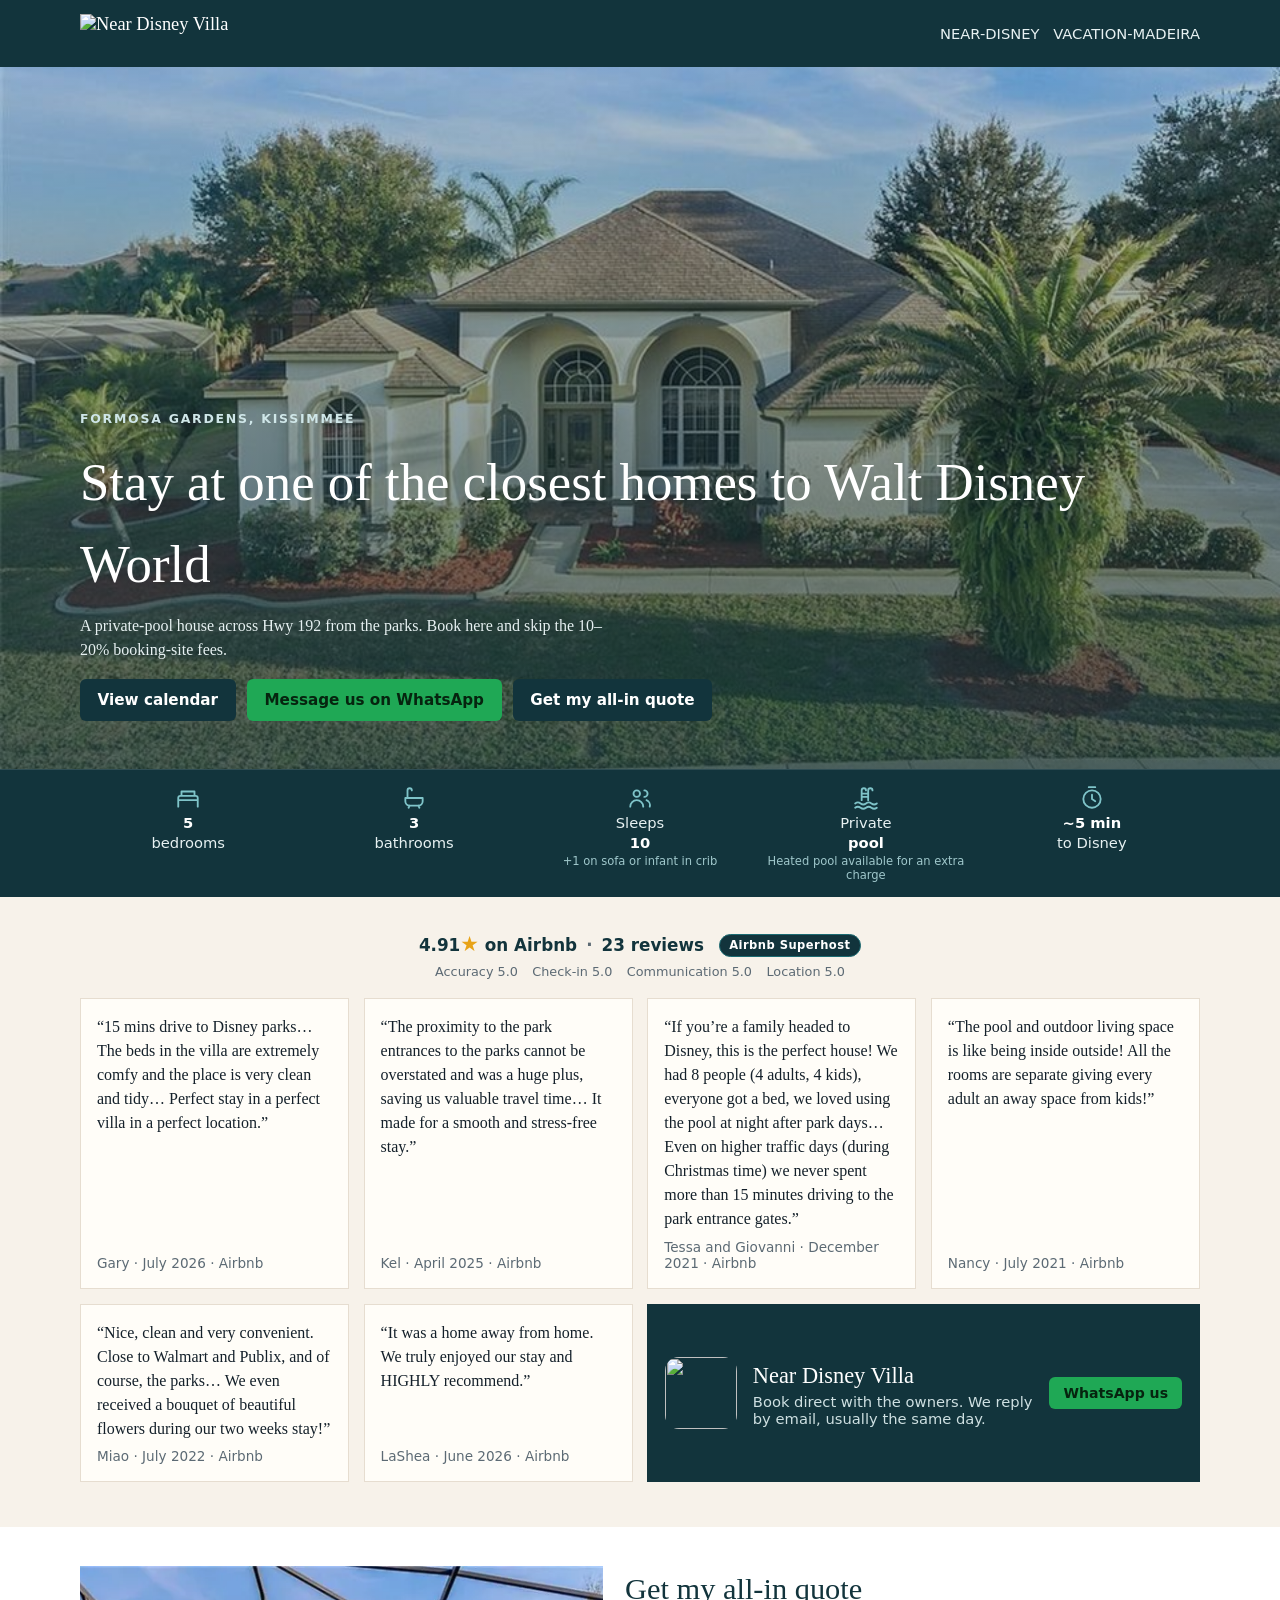
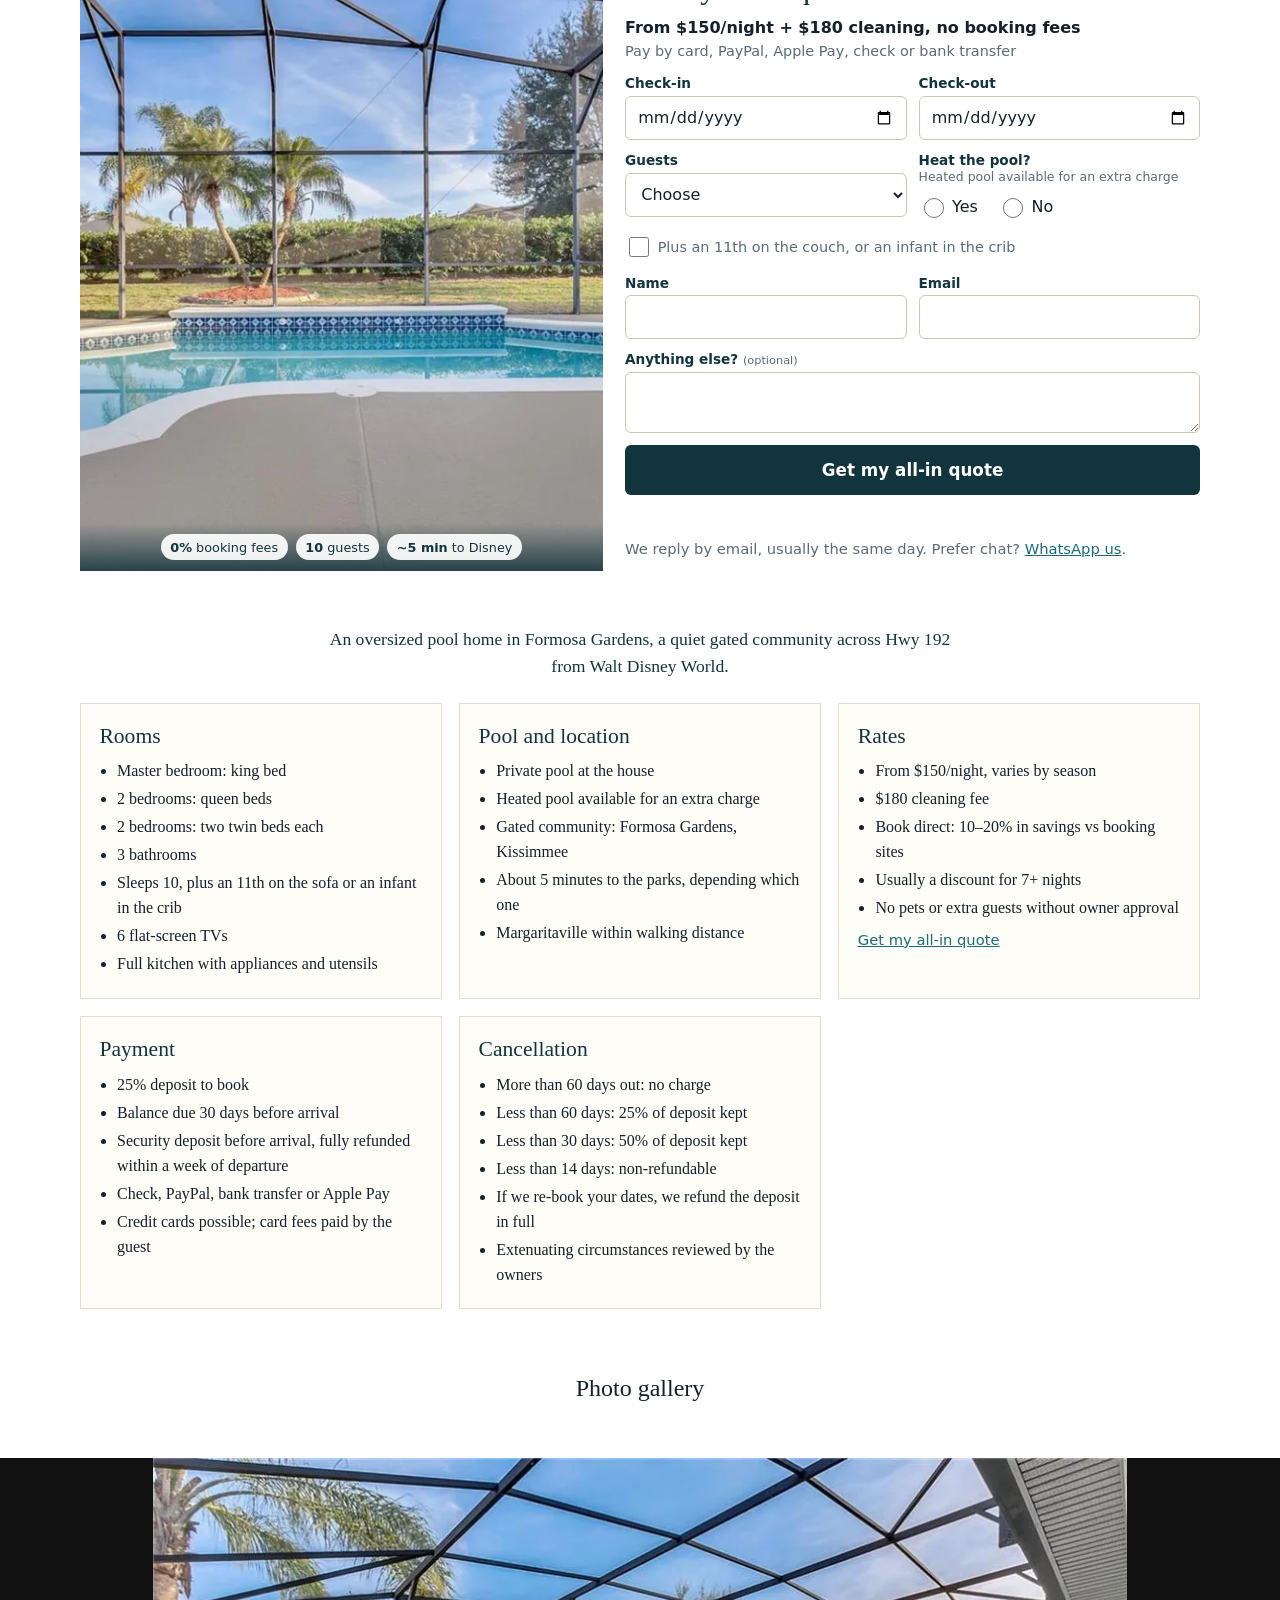
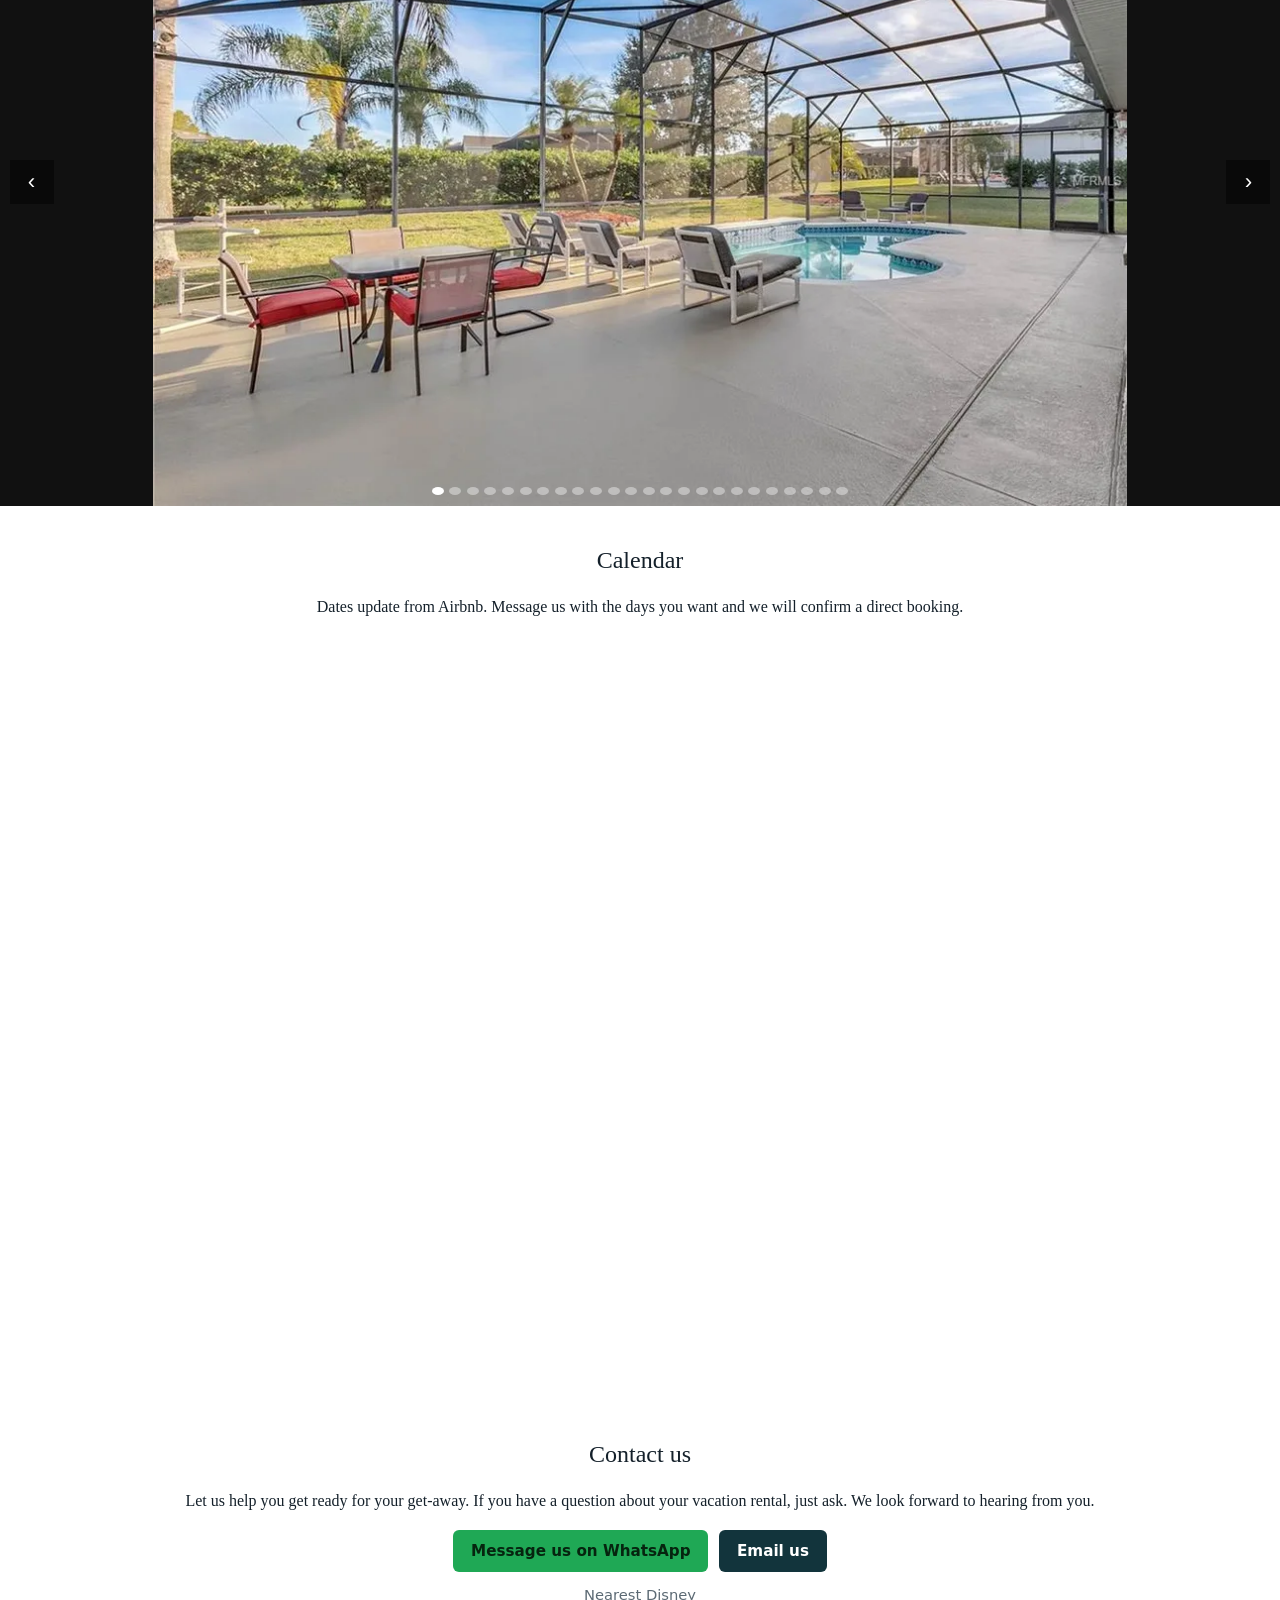
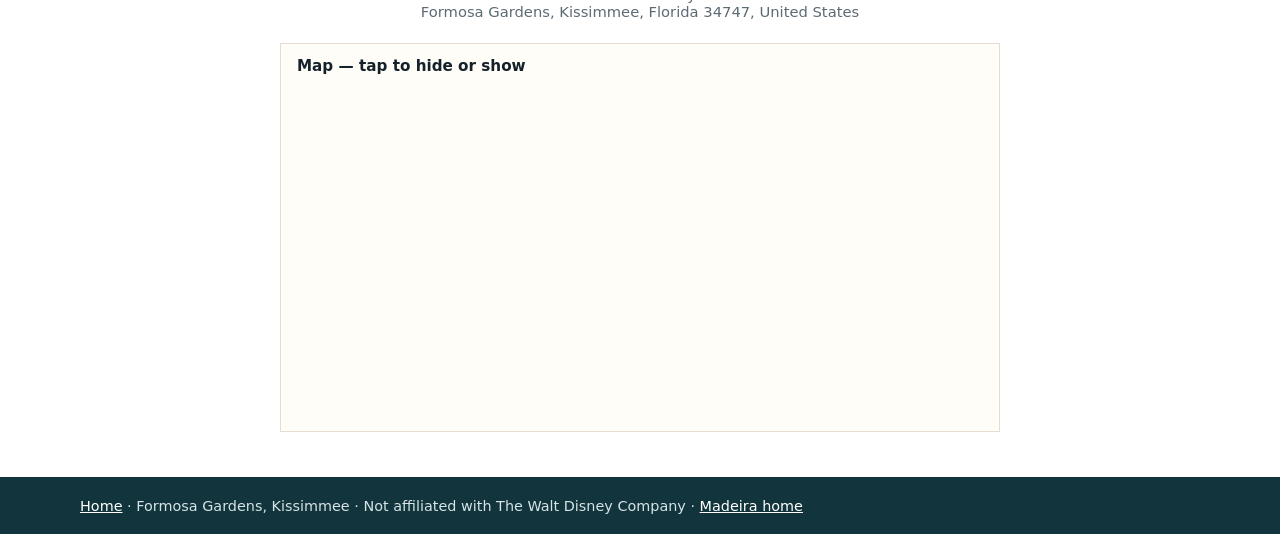
==== public/disney/index.html @ 1e50f890 "Reviews: drop Cleanliness/Value scores; add removable Airbnb Superhost text badge - Category row now" ====
<!DOCTYPE html>
<html lang="en">
<head>
<meta charset="utf-8">
<meta name="viewport" content="width=device-width, initial-scale=1">
<title>Near Disney Villa | 5-bedroom pool home in Formosa Gardens</title>
<meta name="description" content="5-bedroom pool home in Formosa Gardens, Kissimmee. Sleeps 10. Book direct and save 10&ndash;20%.">
<link rel="canonical" href="https://near-disney.com/disney/">
<meta property="og:type" content="website">
<meta property="og:site_name" content="Near-Disney">
<meta property="og:url" content="https://near-disney.com/disney/">
<meta property="og:title" content="5-bedroom pool home near Disney | Book direct">
<meta property="og:description" content="Book direct and skip the 10&ndash;20% booking-site fees. Private pool, sleeps 10, about 5 minutes to Disney.">
<meta property="og:image" content="https://near-disney.com/images/og-disney-1200x630-v2.jpg">
<meta property="og:image:width" content="1200">
<meta property="og:image:height" content="630">
<meta property="og:image:alt" content="Aerial view of the Formosa Gardens home with Walt Disney World on the horizon">
<meta name="twitter:card" content="summary_large_image">
<meta name="twitter:title" content="5-bedroom pool home near Disney | Book direct">
<meta name="twitter:description" content="Book direct and skip the 10&ndash;20% booking-site fees. Private pool, sleeps 10, about 5 minutes to Disney.">
<meta name="twitter:image" content="https://near-disney.com/images/og-disney-1200x630-v2.jpg">
<meta name="twitter:image:alt" content="Aerial view of the Formosa Gardens home with Walt Disney World on the horizon">
<link rel="icon" href="/favicon.ico" sizes="any">
<link rel="icon" href="/favicon.svg" type="image/svg+xml">
<link rel="icon" href="/favicon-32.png" type="image/png" sizes="32x32">
<link rel="apple-touch-icon" href="/apple-touch-icon.png">
<link rel="manifest" href="/site.webmanifest">
<link rel="stylesheet" href="../css/site.css">
<style>html{scroll-behavior:smooth}#calendar{scroll-margin-top:4.6rem}</style>
</head>
<body class="brochure">
<header><div class="wrap top">
  <!-- BRAND SLOT: logo option 1 "Arch & Pool" (light tile for navy/red headers). Files: /images/brand/ -->
  <a class="brand brand-slot" href="/"><img class="brand-logo" src="/images/brand/header-near-disney-villa.svg" alt="Near Disney Villa" height="40"></a>
  <nav>
    <a href="/disney/">NEAR-DISNEY</a>
    <a href="/madeira/">VACATION-MADEIRA</a>
  </nav>
</div></header>

<section class="hero-photo florida">
  <div class="wrap inner">
    <p class="kicker" style="color:#cfe6e8">Formosa Gardens, Kissimmee</p>
    <h1>Stay at one of the closest homes to Walt Disney World</h1>
    <p>A private-pool house across Hwy 192 from the parks. Book here and skip the 10&ndash;20% booking-site fees.</p>
    <div class="cta">
      <a class="btn mail" href="#calendar">View calendar</a>
      <a class="btn wa" href="https://wa.me/15085071559?text=Hi%20-%20question%20about%20the%20Formosa%20Gardens%20home">Message us on WhatsApp</a>
      <a class="btn mail" href="#quote">Get my all-in quote</a>
    </div>
  </div>
</section>
<div class="facts-band"><div class="wrap">
  <ul class="quick-facts" aria-label="Quick facts">
    <li><svg viewBox="0 0 24 24" aria-hidden="true"><path d="M3 18v-6a2 2 0 0 1 2-2h14a2 2 0 0 1 2 2v6M3 14h18M3 18v2M21 18v2M6 10V6h12v4"/></svg><b>5</b> bedrooms</li>
    <li><svg viewBox="0 0 24 24" aria-hidden="true"><path d="M4 12h16v3a4 4 0 0 1-4 4H8a4 4 0 0 1-4-4zM6 12V5a2 2 0 0 1 4 0M8 19l-1 2M16 19l1 2"/></svg><b>3</b> bathrooms</li>
    <li><svg viewBox="0 0 24 24" aria-hidden="true"><circle cx="9" cy="8" r="3"/><path d="M3 20a6 6 0 0 1 12 0M16 5a3 3 0 0 1 0 6M18 14a5 5 0 0 1 3 6"/></svg>Sleeps <b>10</b><small>+1 on sofa or infant in crib</small></li>
    <li><svg viewBox="0 0 24 24" aria-hidden="true"><path d="M2 17c2-1.5 3-1.5 5 0s3 1.5 5 0 3-1.5 5 0 3 1.5 5 0M2 21c2-1.5 3-1.5 5 0s3 1.5 5 0 3-1.5 5 0 3 1.5 5 0M8 14V5a2 2 0 0 1 4 0M14 14V5a2 2 0 0 1 4 0M8 8h6M8 11h6"/></svg>Private <b>pool</b><small>Heated pool available for an extra charge</small></li>
    <li><svg viewBox="0 0 24 24" aria-hidden="true"><circle cx="12" cy="13" r="8"/><path d="M12 9v4l3 2M9 2h6"/></svg><b>~5 min</b> to Disney</li>
  </ul>
</div></div>


<!-- Guest reviews: excerpts from Airbnb listing 45578987 (source: /workspace/reviews/airbnb_sea_pearl_reviews.txt). No Review/AggregateRating JSON-LD on purpose. -->
<section class="reviews" id="reviews" aria-label="Guest reviews">
  <div class="wrap">
    <div class="reviews-head">
      <p class="rating">4.91<span class="star-big">&#9733;</span> on Airbnb <span class="dot">&middot;</span> 23 reviews
        <!-- Superhost badge: remove this span if the status cannot be confirmed --><span class="superhost-badge">Airbnb Superhost</span></p>
      <ul class="rating-cats" aria-label="Airbnb category ratings">
        <li>Accuracy 5.0</li><li>Check-in 5.0</li><li>Communication 5.0</li><li>Location 5.0</li>
      </ul>
    </div>
    <div class="review-grid">
    <figure class="review-card">
      <blockquote>&ldquo;15 mins drive to Disney parks… The beds in the villa are extremely comfy and the place is very clean and tidy… Perfect stay in a perfect villa in a perfect location.&rdquo;</blockquote>
      <figcaption>Gary &middot; July 2026 &middot; Airbnb</figcaption>
    </figure>
    <figure class="review-card">
      <blockquote>&ldquo;The proximity to the park entrances to the parks cannot be overstated and was a huge plus, saving us valuable travel time… It made for a smooth and stress-free stay.&rdquo;</blockquote>
      <figcaption>Kel &middot; April 2025 &middot; Airbnb</figcaption>
    </figure>
    <figure class="review-card">
      <blockquote>&ldquo;If you’re a family headed to Disney, this is the perfect house! We had 8 people (4 adults, 4 kids), everyone got a bed, we loved using the pool at night after park days… Even on higher traffic days (during Christmas time) we never spent more than 15 minutes driving to the park entrance gates.&rdquo;</blockquote>
      <figcaption>Tessa and Giovanni &middot; December 2021 &middot; Airbnb</figcaption>
    </figure>
    <figure class="review-card">
      <blockquote>&ldquo;The pool and outdoor living space is like being inside outside! All the rooms are separate giving every adult an away space from kids!&rdquo;</blockquote>
      <figcaption>Nancy &middot; July 2021 &middot; Airbnb</figcaption>
    </figure>
    <figure class="review-card">
      <blockquote>&ldquo;Nice, clean and very convenient. Close to Walmart and Publix, and of course, the parks… We even received a bouquet of beautiful flowers during our two weeks stay!&rdquo;</blockquote>
      <figcaption>Miao &middot; July 2022 &middot; Airbnb</figcaption>
    </figure>
    <figure class="review-card">
      <blockquote>&ldquo;It was a home away from home. We truly enjoyed our stay and HIGHLY recommend.&rdquo;</blockquote>
      <figcaption>LaShea &middot; June 2026 &middot; Airbnb</figcaption>
    </figure>
      <aside class="host-card brand-card">
        <img class="brand-card-mark" src="/images/brand/mark-option1-light.svg" alt="" width="72" height="72">
        <div class="brand-card-text">
          <p class="host-name">Near Disney Villa</p>
          <p class="host-line">Book direct with the owners. We reply by email, usually the same day.</p>
        </div>
        <a class="btn wa small" href="https://wa.me/15085071559?text=Hi%20-%20question%20about%20the%20Formosa%20Gardens%20home">WhatsApp us</a>
      </aside>
    </div>
  </div>
</section>

<section class="quote" id="quote">
  <div class="wrap quote-grid">
    <div class="quote-photo">
      <img src="../images/disney/D7.webp" alt="Private pool at the Formosa Gardens home" loading="lazy">
      <ul class="quote-icons">
        <li><b>0%</b> booking fees</li>
        <li><b>10</b> guests</li>
        <li><b>~5 min</b> to Disney</li>
      </ul>
    </div>
    <div class="quote-box">
      <h2>Get my all-in quote</h2>
      <p class="from-line">From $150/night + $180 cleaning, no booking fees</p>
      <p class="pay-line">Pay by card, PayPal, Apple Pay, check or bank transfer</p>
      <form id="quote-form" method="post" action="/api/quote" novalidate>
        <div class="row2">
          <label>Check-in<input type="date" name="checkin" required></label>
          <label>Check-out<input type="date" name="checkout" required></label>
        </div>
        <div class="row2">
          <label>Guests
            <select name="guests" required>
              <option value="">Choose</option>
              <option>1</option><option>2</option><option>3</option><option>4</option><option>5</option>
              <option>6</option><option>7</option><option>8</option><option>9</option><option>10</option>
            </select>
          </label>
          <fieldset class="pool">
            <legend>Heat the pool? <small>Heated pool available for an extra charge</small></legend>
            <label class="inline"><input type="radio" name="pool_heat" value="yes" required> Yes</label>
            <label class="inline"><input type="radio" name="pool_heat" value="no"> No</label>
          </fieldset>
        </div>
        <label class="inline check"><input type="checkbox" name="extra" value="yes"> Plus an 11th on the couch, or an infant in the crib</label>
        <div class="row2">
          <label>Name<input type="text" name="name" autocomplete="name" maxlength="100" required></label>
          <label>Email<input type="email" name="email" autocomplete="email" maxlength="200" required></label>
        </div>
        <label>Anything else? <small>(optional)</small><textarea name="message" rows="2" maxlength="1000"></textarea></label>
        <div class="hp" aria-hidden="true"><label>Website<input type="text" name="website" tabindex="-1" autocomplete="off"></label></div>
        <input type="hidden" name="t" value="">
        <button class="btn mail big" type="submit">Get my all-in quote</button>
        <p class="form-status" role="status" aria-live="polite"></p>
        <p class="note">We reply by email, usually the same day. Prefer chat? <a href="https://wa.me/15085071559?text=Hi%20-%20question%20about%20the%20Formosa%20Gardens%20home">WhatsApp us</a>.</p>
      </form>
    </div>
  </div>
</section>

<section class="wrap info-lists" id="info">
  <p class="info-lead">An oversized pool home in Formosa Gardens, a quiet gated community across Hwy 192 from Walt Disney World.</p>
  <div class="info-grid">
    <div>
      <h2>Rooms</h2>
      <ul class="facts">
        <li>Master bedroom: king bed</li>
        <li>2 bedrooms: queen beds</li>
        <li>2 bedrooms: two twin beds each</li>
        <li>3 bathrooms</li>
        <li>Sleeps 10, plus an 11th on the sofa or an infant in the crib</li>
        <li>6 flat-screen TVs</li>
        <li>Full kitchen with appliances and utensils</li>
      </ul>
    </div>
    <div>
      <h2>Pool and location</h2>
      <ul class="facts">
        <li>Private pool at the house</li>
        <li>Heated pool available for an extra charge</li>
        <li>Gated community: Formosa Gardens, Kissimmee</li>
        <li>About 5 minutes to the parks, depending which one</li>
        <li>Margaritaville within walking distance</li>
      </ul>
    </div>
    <div>
      <h2>Rates</h2>
      <ul class="facts">
        <li>From $150/night, varies by season</li>
        <li>$180 cleaning fee</li>
        <li>Book direct: 10&ndash;20% in savings vs booking sites</li>
        <li>Usually a discount for 7+ nights</li>
        <li>No pets or extra guests without owner approval</li>
      </ul>
      <p class="note"><a href="#quote">Get my all-in quote</a></p>
    </div>
    <div>
      <h2>Payment</h2>
      <ul class="facts">
        <li>25% deposit to book</li>
        <li>Balance due 30 days before arrival</li>
        <li>Security deposit before arrival, fully refunded within a week of departure</li>
        <li>Check, PayPal, bank transfer or Apple Pay</li>
        <li>Credit cards possible; card fees paid by the guest</li>
      </ul>
    </div>
    <div>
      <h2>Cancellation</h2>
      <ul class="facts">
        <li>More than 60 days out: no charge</li>
        <li>Less than 60 days: 25% of deposit kept</li>
        <li>Less than 30 days: 50% of deposit kept</li>
        <li>Less than 14 days: non-refundable</li>
        <li>If we re-book your dates, we refund the deposit in full</li>
        <li>Extenuating circumstances reviewed by the owners</li>
      </ul>
    </div>
  </div>
</section>

<section class="wrap contact-block">
  <h2>Photo gallery</h2>
</section>
<div class="slideshow" id="show">
  <div class="stage"></div>
  <button class="slide-btn prev" type="button" aria-label="Previous">&#8249;</button>
  <button class="slide-btn next" type="button" aria-label="Next">&#8250;</button>
  <div class="dots"></div>
</div>

<section class="wrap contact-block" id="calendar">
  <h2>Calendar</h2>
  <p>Dates update from Airbnb. Message us with the days you want and we will confirm a direct booking.</p>
  <iframe class="owc" title="Florida availability" loading="lazy" sandbox="allow-scripts allow-same-origin allow-top-navigation allow-downloads" src="https://open-web-calendar.hosted.quelltext.eu/calendar.html?url=https%3A%2F%2Fwww.airbnb.com%2Fcalendar%2Fical%2F45578987.ics%3Fs%3D6a97f2d97a022d9abb7da57d04a6a2b1&amp;timezone=America%2FNew_York&amp;tab=month&amp;language=en&amp;title=Florida" style="width:100%;height:720px;border:0;background:#fff"></iframe>
</section>

<section class="wrap contact-block" id="contact">
  <h2>Contact us</h2>
  <p>Let us help you get ready for your get-away. If you have a question about your vacation rental, just ask. We look forward to hearing from you.</p>
  <div class="cta" style="justify-content:center">
    <a class="btn wa" href="https://wa.me/15085071559?text=Hi%20-%20question%20about%20the%20Formosa%20Gardens%20home">Message us on WhatsApp</a>
    <a class="btn mail" href="mailto:vacation@near-disney.com?subject=Formosa%20Gardens%20home">Email us</a>
  </div>
  <p class="note">Nearest Disney<br>Formosa Gardens, Kissimmee, Florida 34747, United States</p>
  <details class="map-box" open>
    <summary>Map — tap to hide or show</summary>
    <iframe title="Formosa Gardens map" loading="lazy" referrerpolicy="no-referrer-when-downgrade" src="https://maps.google.com/maps?q=28.339999767481828,-81.59702120678462&amp;z=14&amp;output=embed"></iframe>
  </details>
</section>

<footer><div class="wrap"><a href="/">Home</a> · Formosa Gardens, Kissimmee · Not affiliated with The Walt Disney Company · <a href="/madeira/">Madeira home</a></div></footer>
<script src="../js/slideshow.js"></script>
<script src="../js/quote.js"></script>
<script>startSlideshow(document.getElementById("show"), "disney", "D", ".webp", 26);</script>
</body>
</html>
---- public/css/site.css ----
:root{--ink:#14202a;--muted:#5c6a74;--paper:#f7f2ea;--card:#fffdf8;--line:#e6ddd0;--navy:#12343c;--teal:#1b6b72;--wa:#1fa855;--madeira:#c0392b}
*{box-sizing:border-box}body{margin:0;font-family:Georgia,serif;color:var(--ink);background:var(--paper);line-height:1.55}
img{max-width:100%;display:block}a{color:var(--teal)}
.wrap{width:min(1120px,calc(100% - 2rem));margin:0 auto}
header{background:var(--navy);color:#fff;position:sticky;top:0;z-index:20}
.top{display:flex;justify-content:space-between;align-items:center;gap:1rem;padding:.85rem 0;flex-wrap:wrap}
.brand{color:#fff;text-decoration:none;font:700 .95rem system-ui;letter-spacing:.06em}
nav{display:flex;gap:.85rem;flex-wrap:wrap}
nav a{color:#e7f1f2;text-decoration:none;font:400 .92rem system-ui}
.hero-home{padding:3rem 0 1rem;text-align:center}
.hero-home h1{font-size:clamp(2rem,5vw,3.2rem);margin:0 0 .4rem}
.hero-home p{color:var(--muted);max-width:36rem;margin:0 auto}
.destinations{display:grid;gap:1.2rem;padding:1.4rem 0 3.4rem}
@media(min-width:800px){.destinations{grid-template-columns:1fr 1fr}}
.dest{background:var(--card);border:1px solid var(--line);text-decoration:none;color:inherit;overflow:hidden}
.dest img,.dest .ph{width:100%;height:250px;object-fit:cover;background:#d7cfc2}
.dest .body{padding:1.1rem 1.15rem 1.25rem}
.dest h2{margin:0 0 .3rem}.dest p{margin:0;color:var(--muted);font-family:system-ui}
.dest:hover{outline:2px solid var(--teal)}
.slideshow{position:relative;background:#111}
.slideshow .stage{min-height:min(72vh,680px);display:grid;place-items:center;background:#111}
.slideshow img{width:100%;max-height:min(72vh,680px);height:auto;object-fit:contain;display:none;background:#111}
.slideshow img.on{display:block}
.slide-btn{position:absolute;top:50%;transform:translateY(-50%);background:rgba(0,0,0,.45);color:#fff;border:0;width:44px;height:44px;font-size:1.4rem;cursor:pointer}
.prev{left:.6rem}.next{right:.6rem}
.dots{position:absolute;left:0;right:0;bottom:.7rem;display:flex;justify-content:center;gap:.35rem;flex-wrap:wrap}
.dots button{width:8px;height:8px;border-radius:50%;border:0;background:rgba(255,255,255,.4);cursor:pointer}
.dots button.on{background:#fff}
.intro{padding:2rem 0 1rem}
.intro h1{margin:0 0 .35rem;font-size:clamp(1.8rem,4vw,2.5rem)}
.grid{display:grid;gap:1rem}
@media(min-width:720px){.two{grid-template-columns:1.15fr .85fr}.three{grid-template-columns:1fr 1fr 1fr}}
.card{background:var(--card);border:1px solid var(--line);padding:1.1rem 1.15rem}
.facts{margin:.25rem 0 0;padding-left:1.1rem}
.cta{display:flex;gap:.7rem;flex-wrap:wrap;margin-top:1rem}
.btn{display:inline-block;text-decoration:none;font:700 .95rem system-ui;padding:.75rem 1.1rem;border-radius:6px}
.wa{background:var(--wa);color:#06240f}.mail{background:var(--navy);color:#fff}
.block{padding:1.2rem 0 2.3rem}
footer{background:var(--navy);color:#d5e4e6;padding:1.3rem 0;font:400 .9rem system-ui}
footer a{color:#fff}
.note{color:var(--muted);font:400 .92rem system-ui}
.ph{display:grid;place-items:center;color:#6b6258;font:400 .9rem system-ui}
.brochure{background:#fff}
.kicker{font:600 .78rem system-ui;letter-spacing:.14em;text-transform:uppercase;color:var(--teal);margin:0 0 .35rem}
.story{max-width:46rem;margin:0 auto;padding:2.4rem 0 1.2rem;text-align:center}
.story h1,.story h2{margin:.2rem 0 .7rem;font-weight:400}
.story h1{font-size:clamp(1.9rem,4vw,2.8rem)}
.story p{margin:0 0 .9rem;font-size:1.05rem}
.split{display:grid;gap:1.6rem;padding:1.4rem 0 2.6rem}
@media(min-width:800px){.split{grid-template-columns:1fr 1fr;align-items:start}}
.split h2{margin-top:0;font-weight:400;color:var(--navy)}
.stay{background:#111;color:#eef6f6;text-align:center;padding:3.2rem 1rem}
.stay h2{margin:0 0 .5rem;font-weight:400;font-size:2rem;color:#fff}
.stay p{max-width:36rem;margin:0 auto 1rem;color:#c9c9c9}
.stay-split{display:grid;background:#111;color:#eef6f6}
@media(min-width:800px){.stay-split{grid-template-columns:1fr 1fr;align-items:stretch}}
.stay-split img{width:100%;height:100%;min-height:280px;object-fit:cover}
.stay-split .copy{padding:2.4rem 1.6rem;display:flex;flex-direction:column;justify-content:center}
.stay-split h2{margin:0 0 .6rem;font-weight:400;font-size:2rem;color:#fff}
.stay-split p{margin:0 0 1rem;color:#c9c9c9}
.contact-block{text-align:center;padding:2.2rem 0 2.8rem}
.contact-block h2{margin:0 0 .4rem;font-weight:400}
body.madeira{background:#fff;color:#333}
body.madeira header,body.madeira footer{background:var(--madeira)}
body.madeira .brand,body.madeira nav a,body.madeira footer a{color:#fff}
body.madeira .story h1{color:var(--madeira)}
body.madeira a{color:var(--madeira)}
body.madeira .mail{background:var(--madeira);color:#fff}
.circles{display:grid;gap:1.6rem;padding:0 0 2.8rem;text-align:center}
@media(min-width:800px){.circles{grid-template-columns:1fr 1fr 1fr}}
.circles h2{margin:.9rem 0 .45rem;font-weight:400;font-size:1.35rem}
.circles p{margin:0 auto;max-width:22rem;color:#555;font-size:.98rem}
.round{width:304px;height:304px;border-radius:50%;object-fit:cover;margin:0 auto;background:#e6e0d8;display:block}
.info-head{text-align:center;padding:2.4rem 0 0}
.info-head h2{color:var(--madeira);letter-spacing:.12em;font:700 1.6rem system-ui;margin:0 0 1.6rem}
.hero-photo{min-height:78vh;display:grid;align-items:end;color:#fff;background:#12343c center/cover no-repeat}
.hero-photo.florida{background-image:linear-gradient(180deg,rgba(18,52,60,.2),rgba(18,52,60,.72)),url("../images/disney/f-outside-background-v2.jpg")}
.hero-photo .inner{padding:5rem 0 3rem}
.hero-photo h1{margin:0 0 .5rem;font-size:clamp(2rem,5vw,3.3rem);font-weight:400;color:#fff}
.hero-photo p{margin:0 0 1rem;max-width:34rem;color:#e7f1f2}
.stack{max-width:46rem;margin:0 auto;padding:2.2rem 0 0}
.stack h2{margin:1.6rem 0 .5rem;font-weight:400;color:var(--navy)}
.stack p{margin:0 0 .9rem}
.map-box{margin:1.4rem auto 0;max-width:720px;text-align:left;background:var(--card);border:1px solid var(--line);padding:.8rem 1rem 1rem}
.map-box summary{cursor:pointer;font:600 .95rem system-ui;list-style:none}
.map-box iframe{width:100%;height:320px;border:0;margin-top:.8rem}
.cal{max-width:420px;margin:0 auto 2rem;background:var(--card);border:1px solid var(--line);padding:1rem 1.1rem 1.2rem}
.cal-bar{display:flex;justify-content:space-between;align-items:center;gap:.6rem;margin-bottom:.8rem}
.cal-title{margin:0;font:600 1rem system-ui}
.cal-bar button{border:1px solid var(--line);background:#fff;width:36px;height:36px;cursor:pointer}
.cal-grid{display:grid;grid-template-columns:repeat(7,1fr);gap:4px}
.cal-grid .dow{font:600 .72rem system-ui;color:var(--muted);text-align:center;padding:.2rem 0}
.cal-grid .blank{min-height:36px}
.cal-grid button{border:0;min-height:36px;background:transparent;font:400 .9rem system-ui;cursor:pointer}
.cal-grid button.open{background:#e8f6ee}
.cal-grid button.busy{background:#ecdada;color:#7a3a3a;text-decoration:line-through;cursor:default}
.cal-grid button.past{color:#bbb;cursor:default}
.legend{display:flex;justify-content:center;gap:1rem;font:400 .85rem system-ui;color:var(--muted);margin:0 0 1rem}
.legend i{display:inline-block;width:12px;height:12px;margin-right:.3rem;vertical-align:middle}
.legend .o{background:#e8f6ee}.legend .b{background:#ecdada}
.owc{display:block;width:100%;max-width:900px;height:720px;border:0;margin:1rem auto 0;background:#fff}
/* Reviews block + quote form (Create pass 1) */
.ph-chip{display:inline-block;background:#fff3c4;color:#6b5200;border:1px dashed #c9a100;border-radius:4px;padding:0 .35rem;font:600 .9em system-ui}
.ph-text{color:#8a7a52;font-style:italic}
.reviews{background:var(--paper);padding:2.2rem 0 2.4rem}
.reviews-head{text-align:center;margin-bottom:1.2rem}
.rating{font:600 1.05rem system-ui;color:var(--navy);margin:0}
.star-big{color:#e8a317;font-size:1.3rem}.rating .dot{color:var(--muted);margin:0 .2rem}
.review-grid{display:grid;gap:.9rem;grid-auto-flow:column;grid-auto-columns:82%;overflow-x:auto;scroll-snap-type:x mandatory;padding-bottom:.4rem}
.review-grid>*{scroll-snap-align:start}
@media(min-width:800px){.review-grid{grid-auto-flow:row;grid-template-columns:repeat(4,1fr);overflow:visible}}
.review-card{margin:0;background:var(--card);border:1px solid var(--line);padding:1rem 1rem 1.1rem;display:flex;flex-direction:column;gap:.45rem}
.review-card blockquote{margin:0;font-size:1rem;flex:1}
.review-card figcaption{font:400 .85rem system-ui;color:var(--muted)}
.stars{color:#e8a317;letter-spacing:.08em;font-size:.95rem}
.src-badge{align-self:flex-start;font:700 .72rem system-ui;letter-spacing:.04em;padding:.2rem .5rem;border-radius:999px;color:#fff;background:var(--navy)}
.src-badge.airbnb{background:#ff385c}.src-badge.booking{background:#003b95}.src-badge.brotravels{background:var(--teal)}.src-badge.jwguest{background:#5b4a8a}
.host-card{background:var(--navy);color:#e7f1f2;padding:1.1rem;text-align:center;display:flex;flex-direction:column;align-items:center;gap:.2rem}
@media(min-width:800px){.host-card{grid-column:span 2;flex-direction:row;flex-wrap:wrap;text-align:left;justify-content:center;column-gap:1rem}}
.ph-photo{display:grid;place-items:center;background:#fff3c4;color:#6b5200;border:2px dashed #c9a100;font:600 .72rem system-ui;text-align:center;padding:.4rem}
.host-card p{margin:0}
.host-name{font-size:1.4rem;color:#fff}.host-line{font:400 .92rem system-ui;color:#cfe0e2}
.btn.small{padding:.5rem .9rem;font-size:.88rem;margin-top:.4rem}
.quote{padding:2.4rem 0 1rem;background:#fff}
.quote-grid{display:grid;gap:1.4rem}
@media(min-width:860px){.quote-grid{grid-template-columns:1fr 1.1fr;align-items:stretch}}
.quote-photo{position:relative;min-height:220px;overflow:hidden}
.quote-photo img{width:100%;height:100%;object-fit:cover;position:absolute;inset:0}
.quote-icons{position:absolute;left:0;right:0;bottom:0;margin:0;padding:.7rem;list-style:none;display:flex;gap:.5rem;justify-content:center;background:linear-gradient(0deg,rgba(18,52,60,.85),rgba(18,52,60,0))}
.quote-icons li{background:rgba(255,255,255,.92);color:var(--navy);font:400 .8rem system-ui;padding:.35rem .6rem;border-radius:999px}
.quote-icons b{font-weight:800}
.quote-box h2{margin:0 0 .3rem;font-weight:400;color:var(--navy);font-size:1.9rem}
.from-line{font:600 1rem system-ui;margin:0 0 1rem;color:var(--ink)}
.from-line .price{font-size:1.05em}
#quote-form label{display:block;font:600 .85rem system-ui;color:var(--navy);margin:0 0 .75rem}
#quote-form input[type=date],#quote-form input[type=text],#quote-form input[type=email],#quote-form select,#quote-form textarea{display:block;width:100%;margin-top:.3rem;padding:.65rem .7rem;font:400 1rem system-ui;border:1px solid #cfc5b5;border-radius:6px;background:#fff;color:var(--ink);min-height:44px}
#quote-form .row2{display:grid;grid-template-columns:1fr 1fr;gap:.75rem}
#quote-form fieldset.pool{border:0;margin:0 0 .75rem;padding:0}
#quote-form legend{font:600 .85rem system-ui;color:var(--navy);padding:0;margin-bottom:.3rem}
#quote-form legend small,#quote-form label small{font-weight:400;color:var(--muted)}
#quote-form label.inline{display:inline-flex;align-items:center;gap:.35rem;font-weight:400;font-size:1rem;margin:.35rem 1rem 0 0;color:var(--ink)}
#quote-form label.check{display:flex;font-size:.9rem;color:var(--muted);margin:-.2rem 0 .9rem}
#quote-form input[type=radio],#quote-form input[type=checkbox]{width:20px;height:20px;accent-color:var(--teal)}
.hp{position:absolute!important;left:-9999px;width:1px;height:1px;overflow:hidden}
.btn.big{width:100%;border:0;cursor:pointer;padding:.95rem 1rem;font-size:1.05rem}
.btn.big:disabled{opacity:.6}
.form-status{margin:.7rem 0 0;font:600 .95rem system-ui;min-height:1.2em}
.form-status.ok{color:#1b7a3d}.form-status.err{color:#b3261e}
/* Pass 2: brand slot, quick facts, info lists */
.brand-slot{display:inline-flex;align-items:center;gap:.55rem;font:400 1.15rem Georgia,serif;letter-spacing:0}
.brand-mark{width:28px;height:28px;border-radius:6px}
.facts-band{background:var(--navy);color:#e7f1f2;border-top:1px solid rgba(255,255,255,.12)}
.quick-facts{list-style:none;margin:0;padding:.9rem 0;display:grid;grid-template-columns:repeat(5,1fr);gap:.6rem}
.quick-facts li{display:flex;flex-direction:column;align-items:center;text-align:center;font:400 .92rem system-ui;gap:.2rem}
.quick-facts b{font-weight:800;color:#fff}
.quick-facts small{font-size:.72rem;color:#9fc7cb}
.quick-facts svg{width:26px;height:26px;fill:none;stroke:#7fc4c9;stroke-width:1.7;stroke-linecap:round;stroke-linejoin:round}
@media(max-width:640px){.quick-facts{grid-template-columns:repeat(3,1fr);row-gap:.9rem}.quick-facts li{font-size:.85rem}}
.info-lists{padding:2.4rem 0 1.6rem}
.info-lead{max-width:40rem;margin:0 auto 1.4rem;text-align:center;font-size:1.1rem;color:var(--navy)}
.info-grid{display:grid;gap:1.1rem}
@media(min-width:720px){.info-grid{grid-template-columns:1fr 1fr}}
@media(min-width:1000px){.info-grid{grid-template-columns:repeat(3,1fr)}}
.info-grid>div{background:var(--card);border:1px solid var(--line);padding:1rem 1.15rem 1.1rem}
.info-grid h2{margin:0 0 .4rem;font-weight:400;color:var(--navy);font-size:1.35rem}
.info-grid .facts li{margin:.2rem 0}
.info-grid .note{margin:.6rem 0 0}
/* Logo option 1 in header */
.brand-logo{height:40px;width:auto;display:block}
@media(max-width:480px){.brand-logo{height:34px}}
.brand-card-mark{width:72px;height:72px;border-radius:14px}
.brand-card .host-line{max-width:22rem}
@media(min-width:800px){.brand-card{flex-wrap:nowrap;align-items:center}.brand-card .btn{margin-top:0;white-space:nowrap}}
/* Madeira header: plain serif wordmark */
.brand-wordmark{font:400 1.35rem/1.2 Georgia,serif;letter-spacing:.01em;color:#fff}
@media(max-width:480px){.brand-wordmark{font-size:1.15rem}}

/* v3: real reviews summary + payment line */
.rating-cats{list-style:none;margin:.45rem 0 0;padding:0;display:flex;flex-wrap:wrap;justify-content:center;gap:.25rem .9rem;font:400 .8rem system-ui;color:var(--muted)}
.review-card blockquote{line-height:1.5}
.pay-line{font:500 .9rem system-ui;color:var(--muted);margin:-.6rem 0 1rem}
#quote-form legend small{display:block;font-size:.78rem;margin-top:.1rem}
.superhost-badge{display:inline-block;vertical-align:middle;margin-left:.55rem;padding:.18rem .6rem;border-radius:999px;background:var(--navy);color:#fff;border:1px solid var(--teal);font:700 .72rem/1.3 system-ui;letter-spacing:.04em;white-space:nowrap}
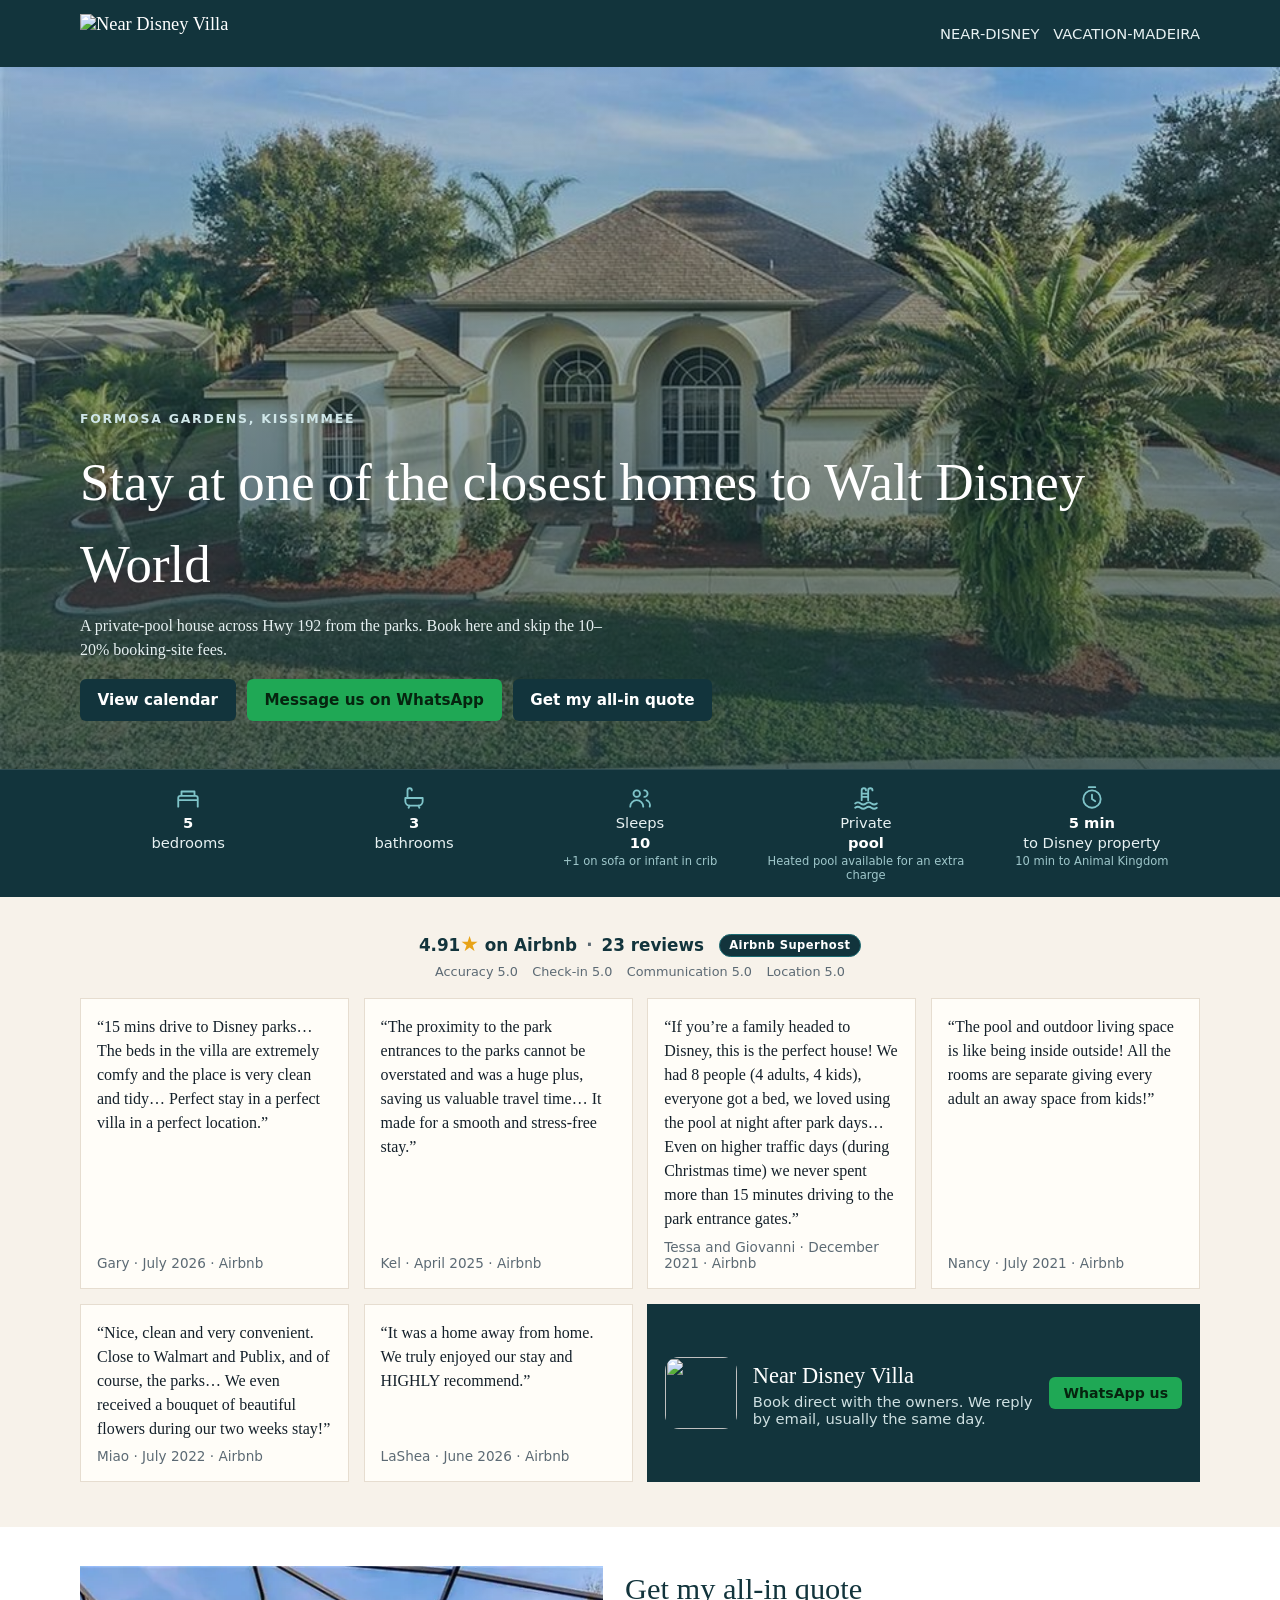
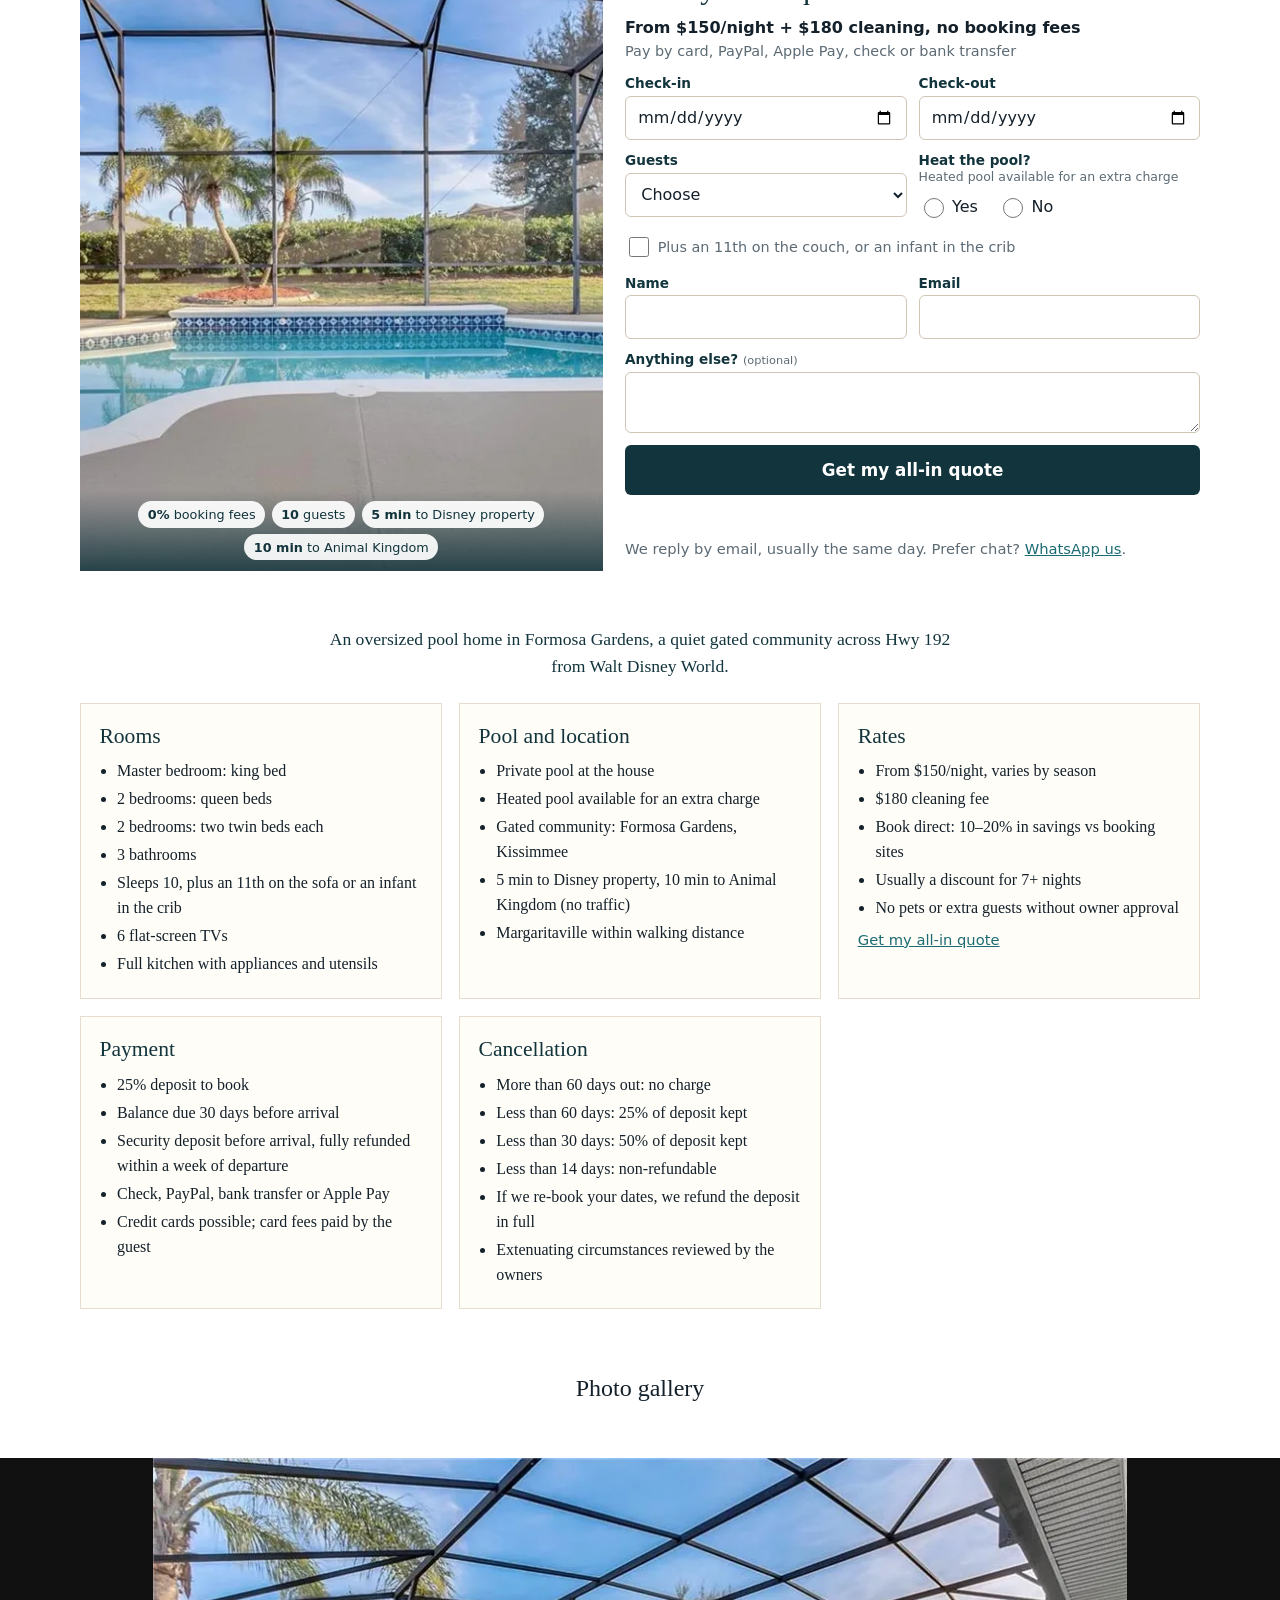
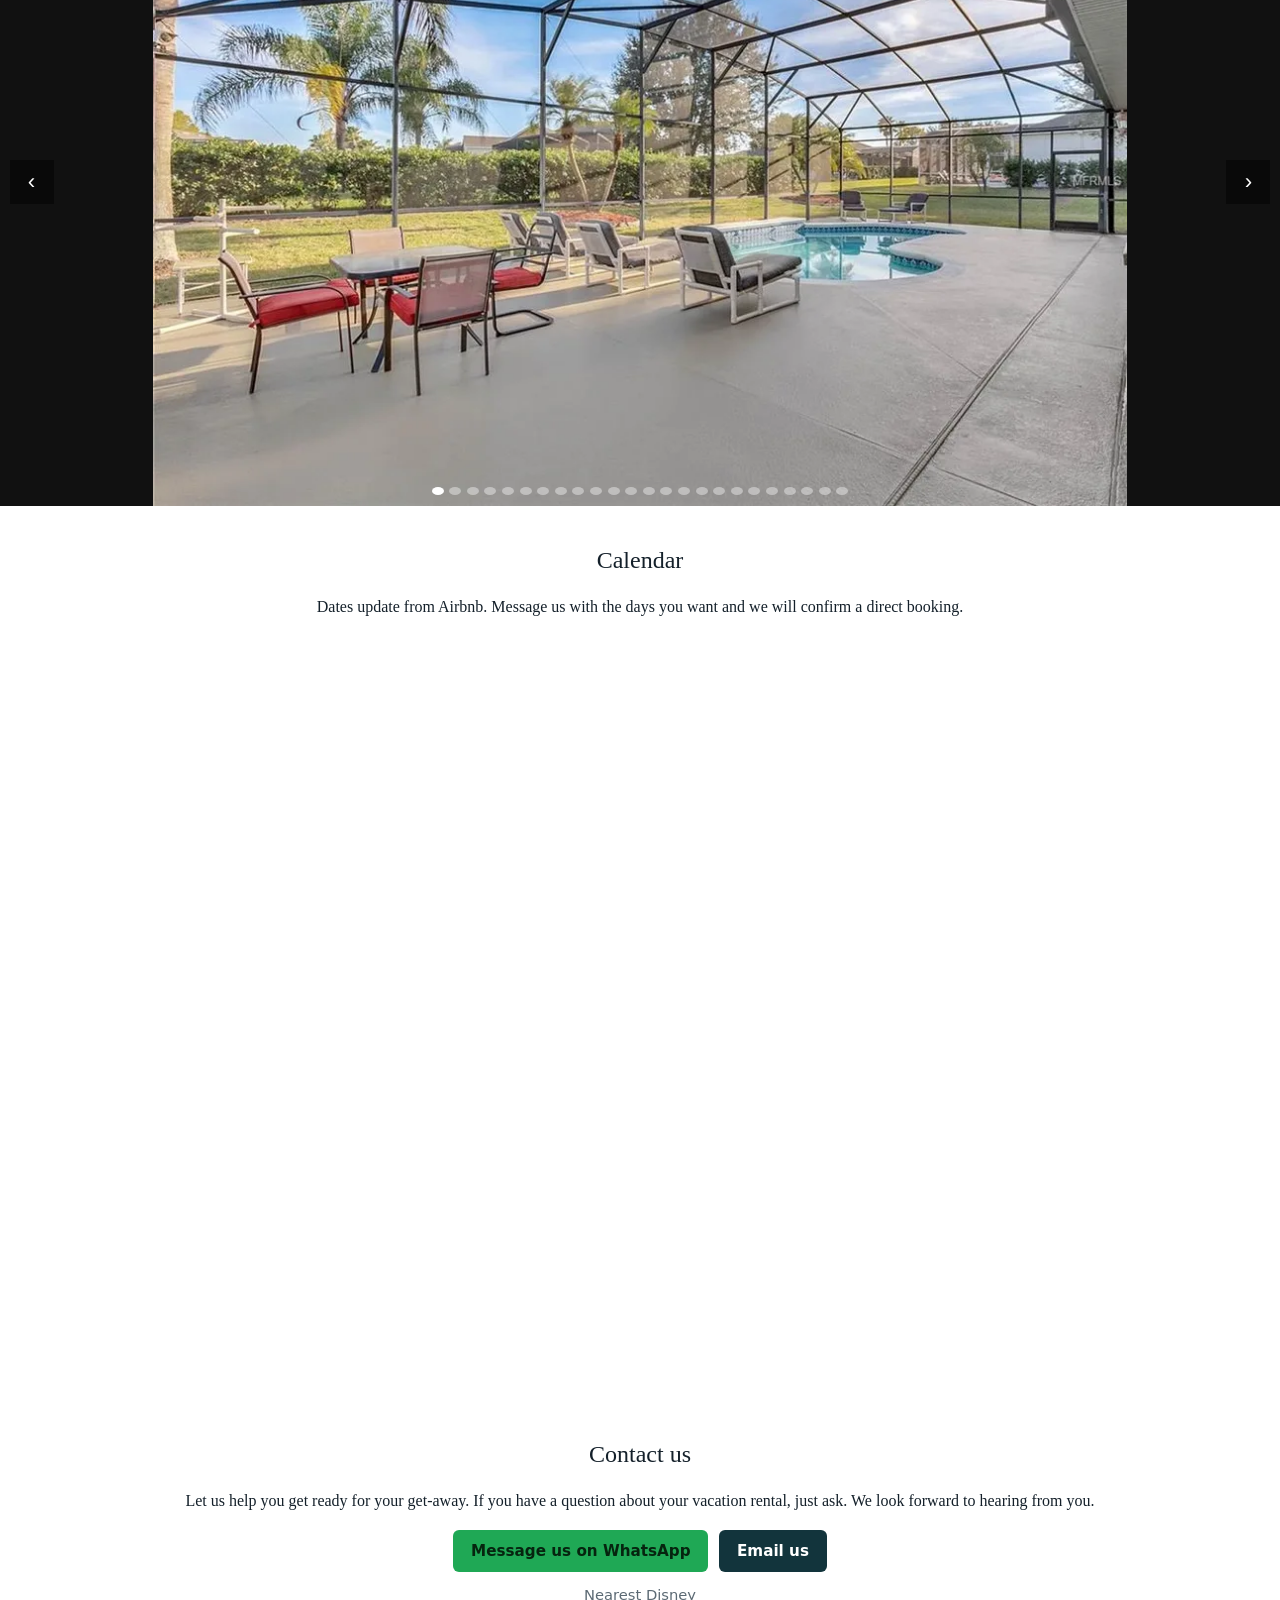
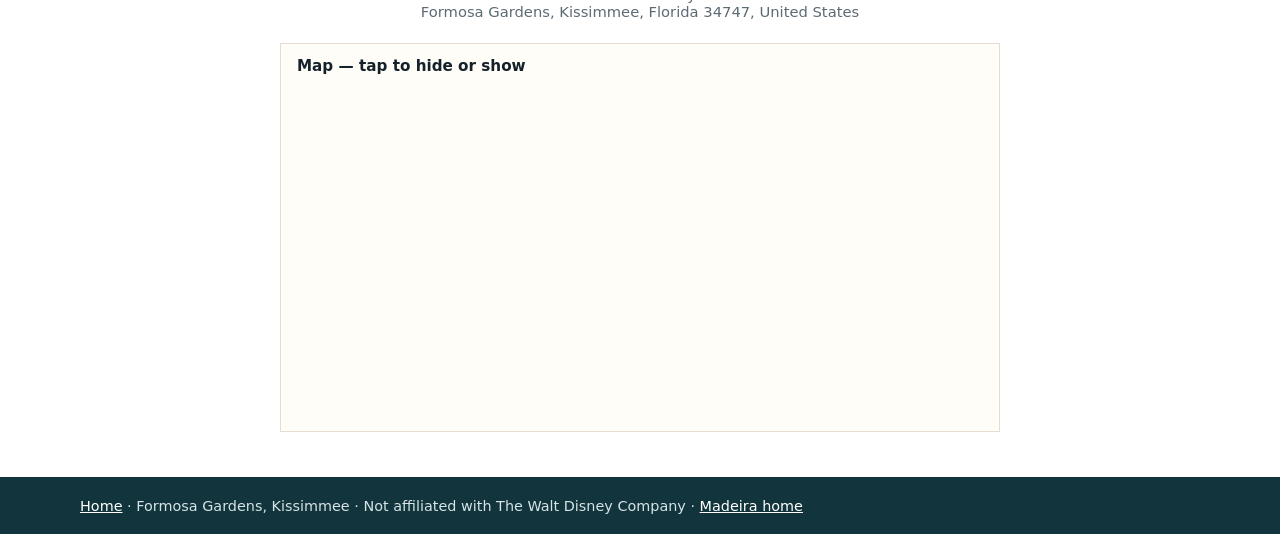
==== commit b63b12e1: "Drive-time wording: '5 min to Disney property, 10 min to Animal Kingdom' - /disney/: facts strip (tw" ====
--- a/public/disney/index.html
+++ b/public/disney/index.html
@@ -10,14 +10,14 @@
 <meta property="og:site_name" content="Near-Disney">
 <meta property="og:url" content="https://near-disney.com/disney/">
 <meta property="og:title" content="5-bedroom pool home near Disney | Book direct">
-<meta property="og:description" content="Book direct and skip the 10&ndash;20% booking-site fees. Private pool, sleeps 10, about 5 minutes to Disney.">
+<meta property="og:description" content="Book direct and skip the 10&ndash;20% booking-site fees. Private pool, sleeps 10, 5 min to Disney property, 10 min to Animal Kingdom (no traffic).">
 <meta property="og:image" content="https://near-disney.com/images/og-disney-1200x630-v2.jpg">
 <meta property="og:image:width" content="1200">
 <meta property="og:image:height" content="630">
 <meta property="og:image:alt" content="Aerial view of the Formosa Gardens home with Walt Disney World on the horizon">
 <meta name="twitter:card" content="summary_large_image">
 <meta name="twitter:title" content="5-bedroom pool home near Disney | Book direct">
-<meta name="twitter:description" content="Book direct and skip the 10&ndash;20% booking-site fees. Private pool, sleeps 10, about 5 minutes to Disney.">
+<meta name="twitter:description" content="Book direct and skip the 10&ndash;20% booking-site fees. Private pool, sleeps 10, 5 min to Disney property, 10 min to Animal Kingdom (no traffic).">
 <meta name="twitter:image" content="https://near-disney.com/images/og-disney-1200x630-v2.jpg">
 <meta name="twitter:image:alt" content="Aerial view of the Formosa Gardens home with Walt Disney World on the horizon">
 <link rel="icon" href="/favicon.ico" sizes="any">
@@ -56,7 +56,7 @@
     <li><svg viewBox="0 0 24 24" aria-hidden="true"><path d="M4 12h16v3a4 4 0 0 1-4 4H8a4 4 0 0 1-4-4zM6 12V5a2 2 0 0 1 4 0M8 19l-1 2M16 19l1 2"/></svg><b>3</b> bathrooms</li>
     <li><svg viewBox="0 0 24 24" aria-hidden="true"><circle cx="9" cy="8" r="3"/><path d="M3 20a6 6 0 0 1 12 0M16 5a3 3 0 0 1 0 6M18 14a5 5 0 0 1 3 6"/></svg>Sleeps <b>10</b><small>+1 on sofa or infant in crib</small></li>
     <li><svg viewBox="0 0 24 24" aria-hidden="true"><path d="M2 17c2-1.5 3-1.5 5 0s3 1.5 5 0 3-1.5 5 0 3 1.5 5 0M2 21c2-1.5 3-1.5 5 0s3 1.5 5 0 3-1.5 5 0 3 1.5 5 0M8 14V5a2 2 0 0 1 4 0M14 14V5a2 2 0 0 1 4 0M8 8h6M8 11h6"/></svg>Private <b>pool</b><small>Heated pool available for an extra charge</small></li>
-    <li><svg viewBox="0 0 24 24" aria-hidden="true"><circle cx="12" cy="13" r="8"/><path d="M12 9v4l3 2M9 2h6"/></svg><b>~5 min</b> to Disney</li>
+    <li><svg viewBox="0 0 24 24" aria-hidden="true"><circle cx="12" cy="13" r="8"/><path d="M12 9v4l3 2M9 2h6"/></svg><b>5 min</b> to Disney property<small>10 min to Animal Kingdom</small></li>
   </ul>
 </div></div>
 
@@ -115,7 +115,8 @@
       <ul class="quote-icons">
         <li><b>0%</b> booking fees</li>
         <li><b>10</b> guests</li>
-        <li><b>~5 min</b> to Disney</li>
+        <li><b>5 min</b> to Disney property</li>
+        <li><b>10 min</b> to Animal Kingdom</li>
       </ul>
     </div>
     <div class="quote-box">
@@ -178,7 +179,7 @@
         <li>Private pool at the house</li>
         <li>Heated pool available for an extra charge</li>
         <li>Gated community: Formosa Gardens, Kissimmee</li>
-        <li>About 5 minutes to the parks, depending which one</li>
+        <li>5 min to Disney property, 10 min to Animal Kingdom (no traffic)</li>
         <li>Margaritaville within walking distance</li>
       </ul>
     </div>
--- a/public/css/site.css
+++ b/public/css/site.css
@@ -181,3 +181,4 @@
 .pay-line{font:500 .9rem system-ui;color:var(--muted);margin:-.6rem 0 1rem}
 #quote-form legend small{display:block;font-size:.78rem;margin-top:.1rem}
 .superhost-badge{display:inline-block;vertical-align:middle;margin-left:.55rem;padding:.18rem .6rem;border-radius:999px;background:var(--navy);color:#fff;border:1px solid var(--teal);font:700 .72rem/1.3 system-ui;letter-spacing:.04em;white-space:nowrap}
+.quote-icons{flex-wrap:wrap;gap:.4rem}.quote-icons li{white-space:nowrap}
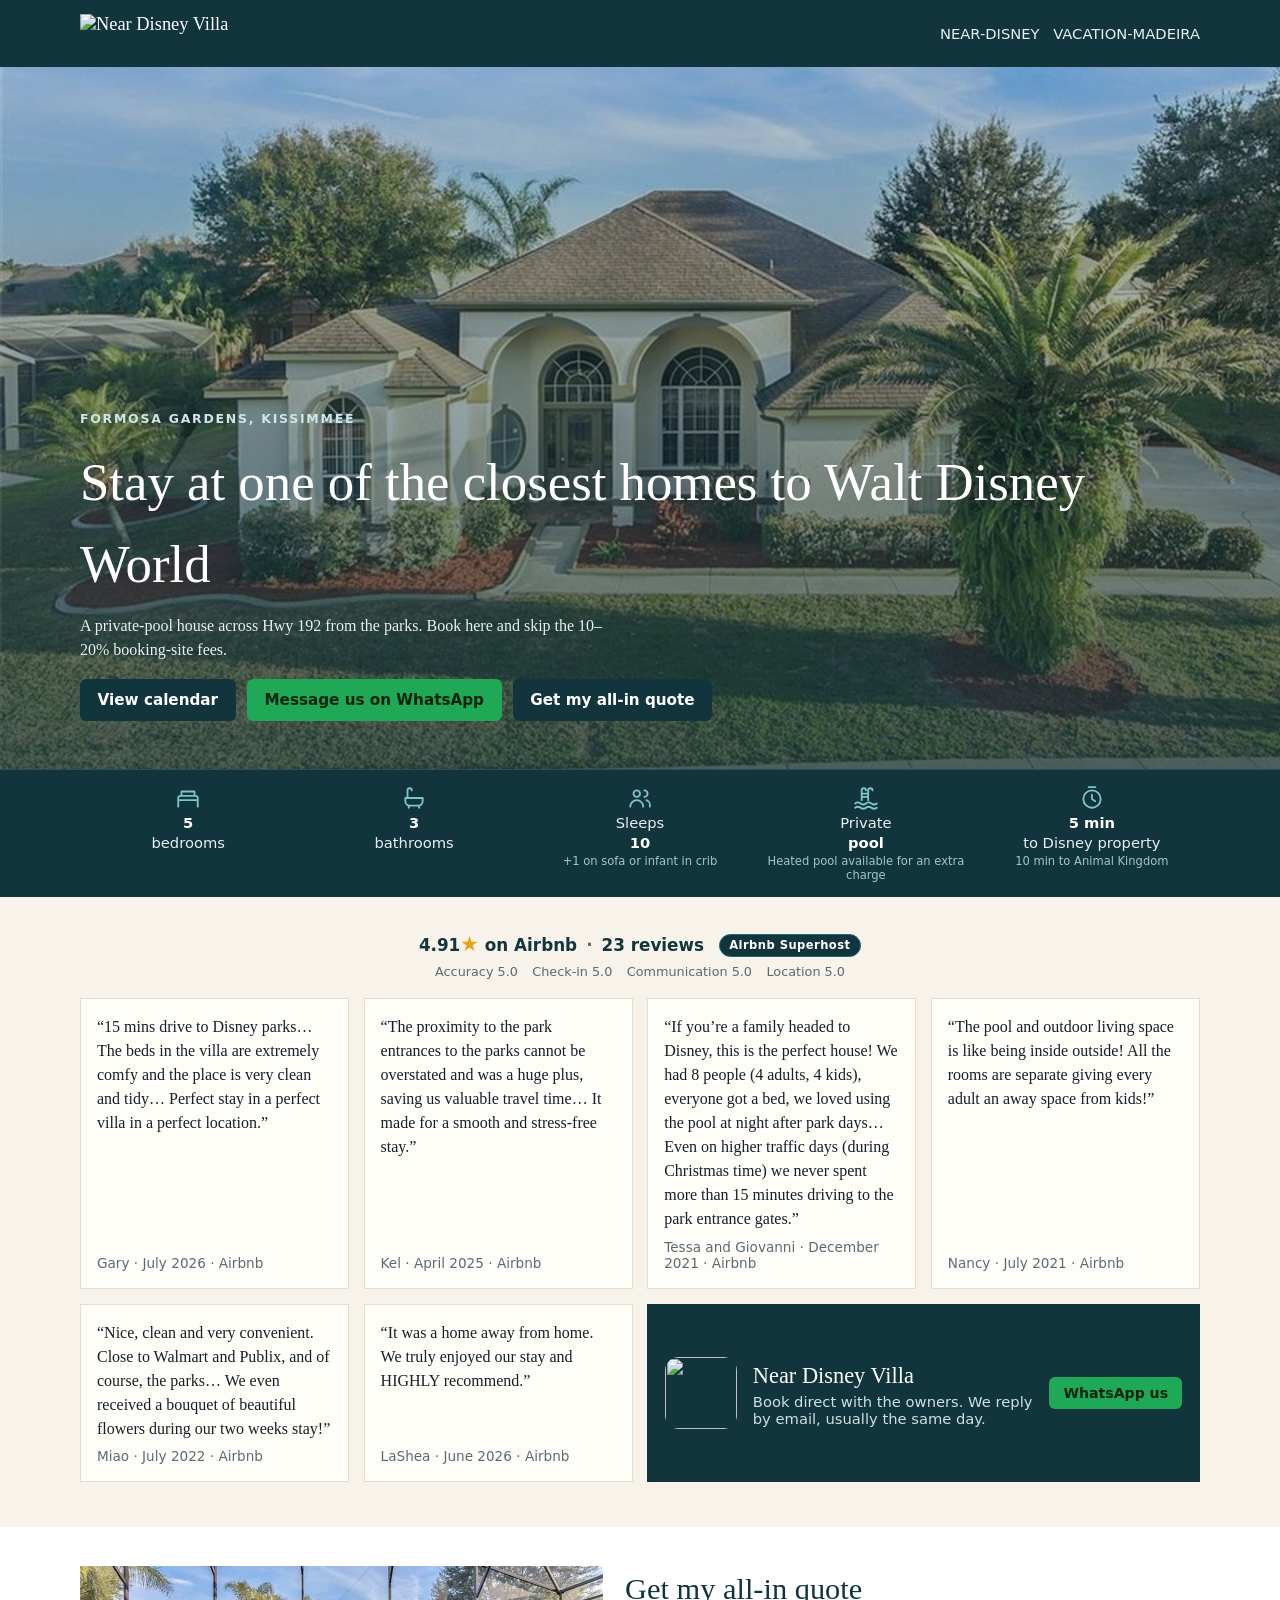
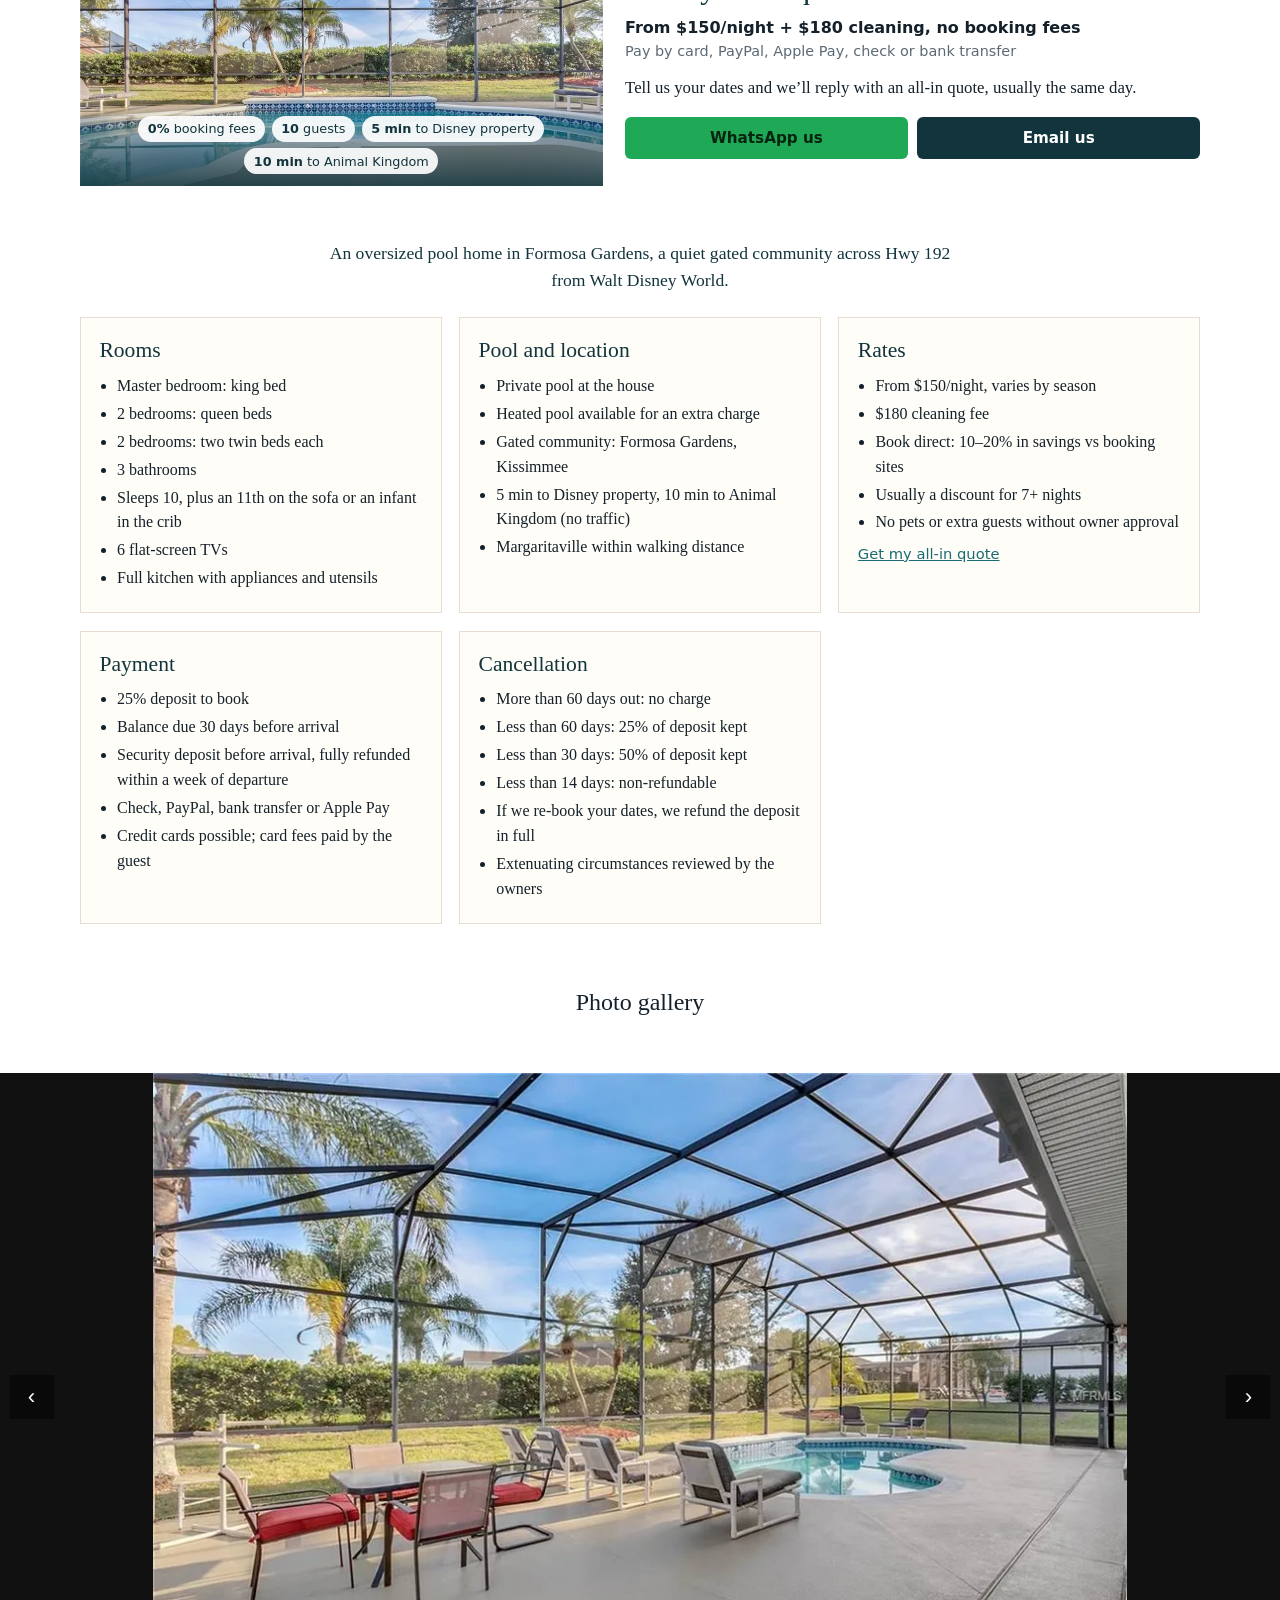
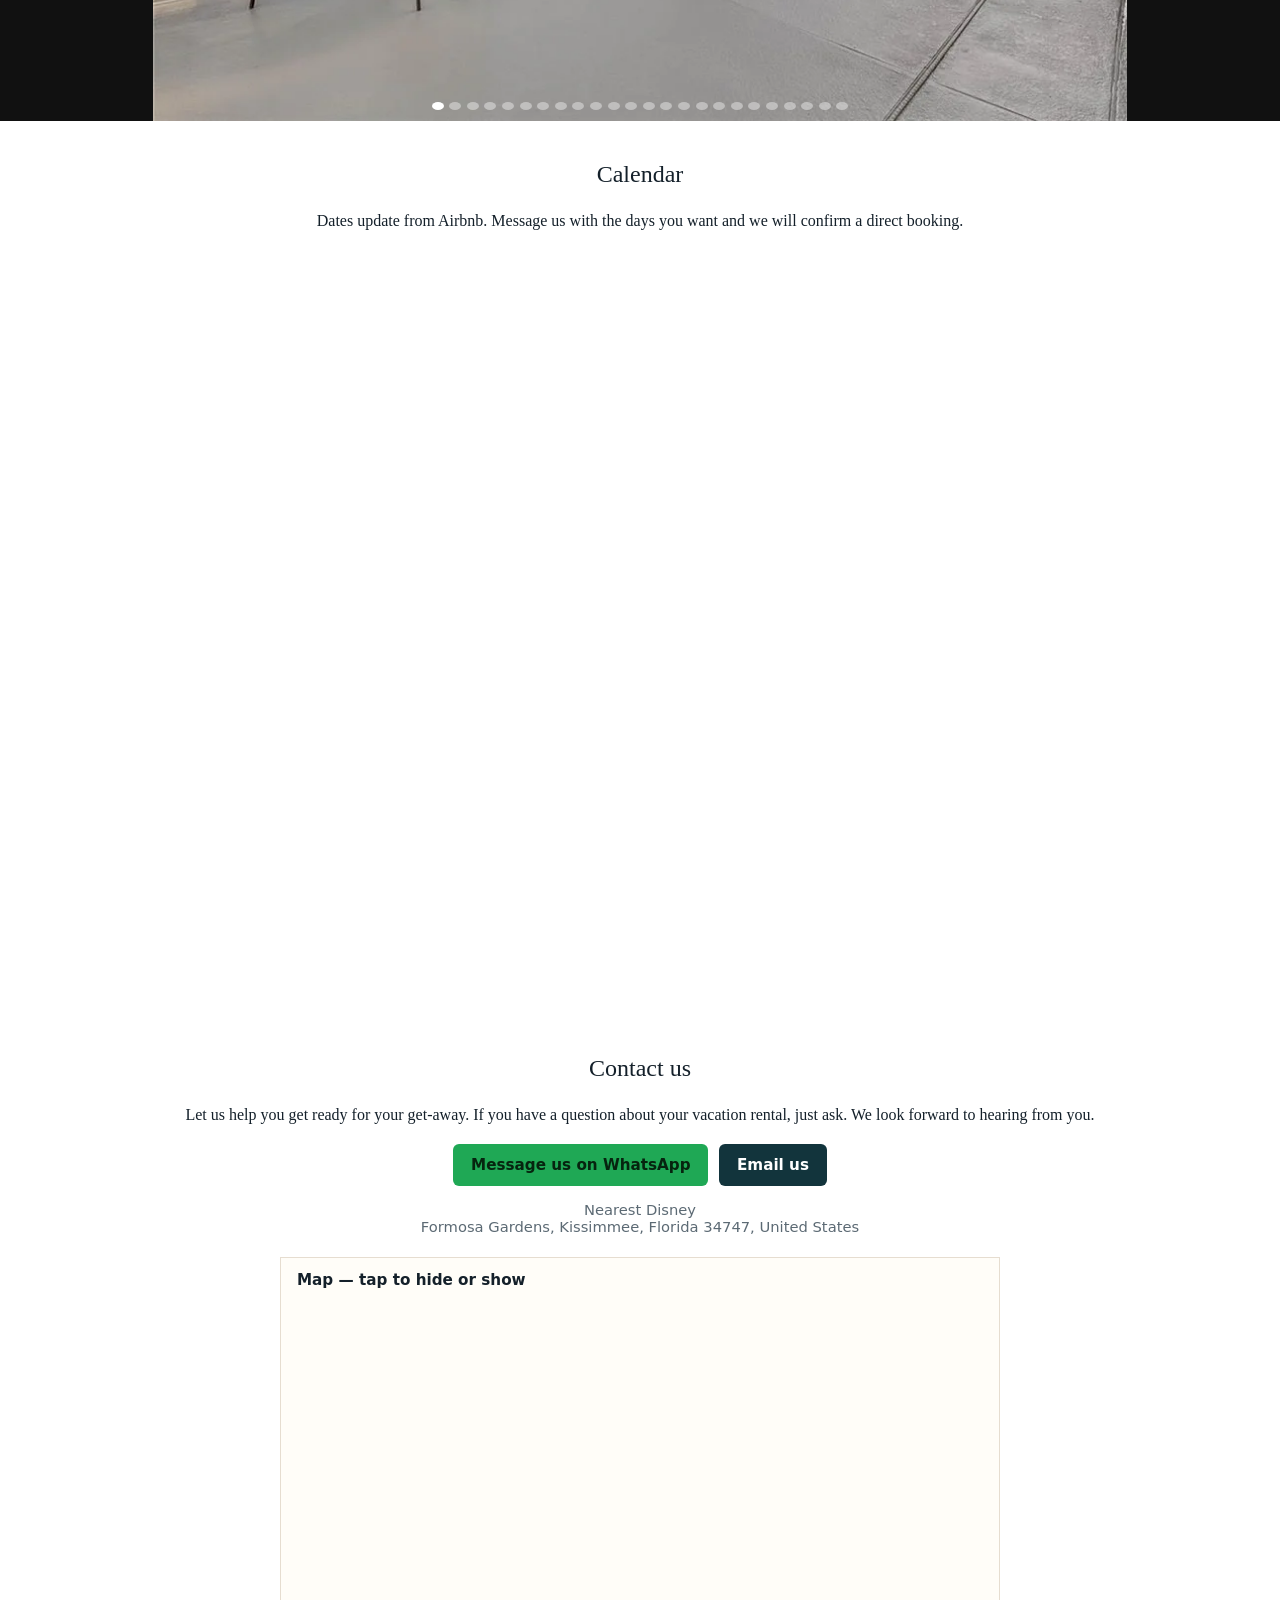
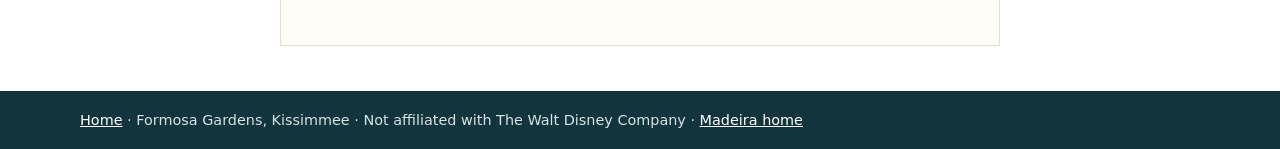
==== commit 8f43fd22: "Pre-launch: switch quote form off until Email Sending is set up - wrangler.jsonc: send_email QUOTE_E" ====
--- a/public/disney/index.html
+++ b/public/disney/index.html
@@ -108,7 +108,9 @@
   </div>
 </section>
 
-<section class="quote" id="quote">
+<!-- QUOTE FORM SWITCH: data-quote-live="false" shows the WhatsApp/Email fallback and hides the form.
+     Set it to "true" once Cloudflare Email Sending is set up (see QUOTE-FORM-SETUP.md). -->
+<section class="quote" id="quote" data-quote-live="false">
   <div class="wrap quote-grid">
     <div class="quote-photo">
       <img src="../images/disney/D7.webp" alt="Private pool at the Formosa Gardens home" loading="lazy">
@@ -123,6 +125,13 @@
       <h2>Get my all-in quote</h2>
       <p class="from-line">From $150/night + $180 cleaning, no booking fees</p>
       <p class="pay-line">Pay by card, PayPal, Apple Pay, check or bank transfer</p>
+      <div class="quote-fallback">
+        <p>Tell us your dates and we&rsquo;ll reply with an all-in quote, usually the same day.</p>
+        <div class="cta">
+          <a class="btn wa" href="https://wa.me/15085071559?text=Hi%20-%20question%20about%20the%20Formosa%20Gardens%20home">WhatsApp us</a>
+          <a class="btn mail" href="mailto:vacation@near-disney.com?subject=Sea%20Pearl%20quote">Email us</a>
+        </div>
+      </div>
       <form id="quote-form" method="post" action="/api/quote" novalidate>
         <div class="row2">
           <label>Check-in<input type="date" name="checkin" required></label>
--- a/public/css/site.css
+++ b/public/css/site.css
@@ -182,3 +182,9 @@
 #quote-form legend small{display:block;font-size:.78rem;margin-top:.1rem}
 .superhost-badge{display:inline-block;vertical-align:middle;margin-left:.55rem;padding:.18rem .6rem;border-radius:999px;background:var(--navy);color:#fff;border:1px solid var(--teal);font:700 .72rem/1.3 system-ui;letter-spacing:.04em;white-space:nowrap}
 .quote-icons{flex-wrap:wrap;gap:.4rem}.quote-icons li{white-space:nowrap}
+/* Quote form switch: see data-quote-live on #quote and QUOTE-FORM-SETUP.md */
+.quote[data-quote-live="false"] #quote-form{display:none}
+.quote:not([data-quote-live="false"]) .quote-fallback{display:none}
+.quote-fallback p{margin:.9rem 0 1rem;font-size:1.05rem}
+.quote-fallback .cta{display:flex;flex-wrap:wrap;gap:.6rem}
+.quote-fallback .btn{flex:1 1 10rem;text-align:center}
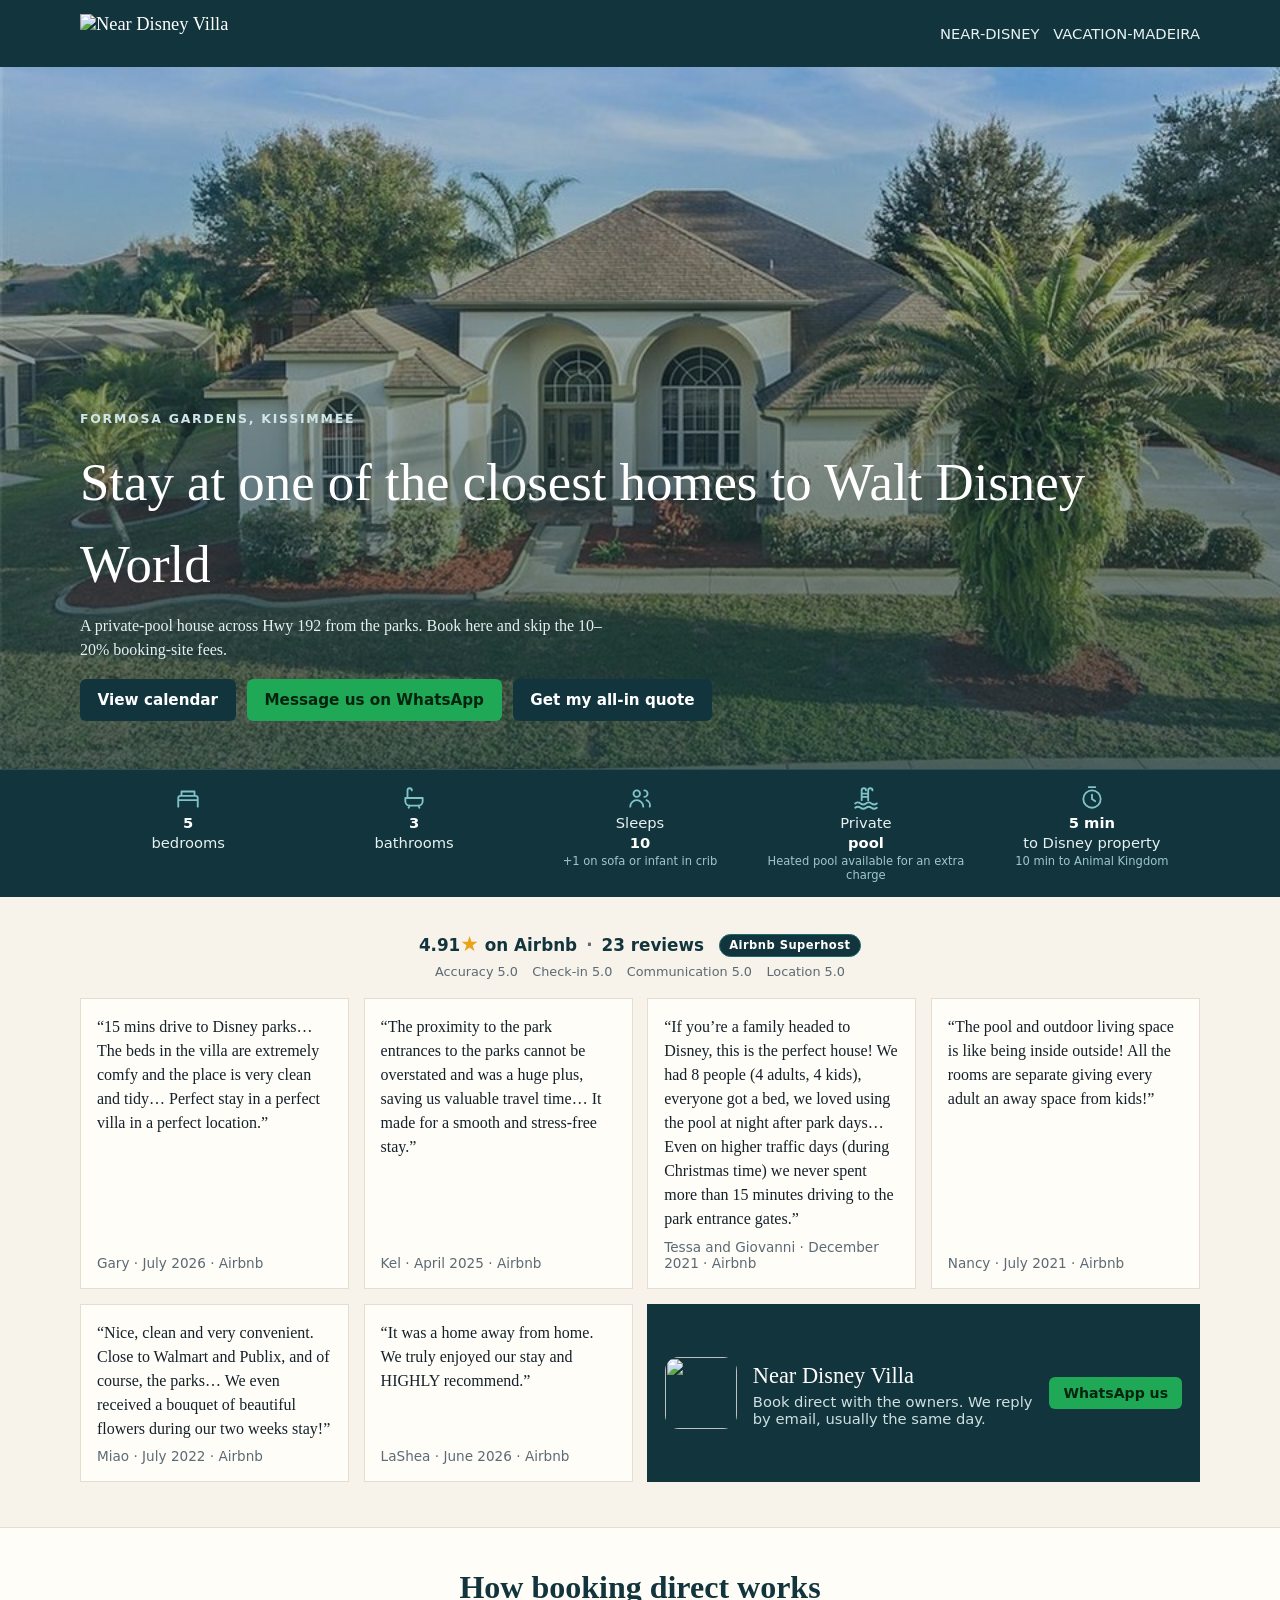
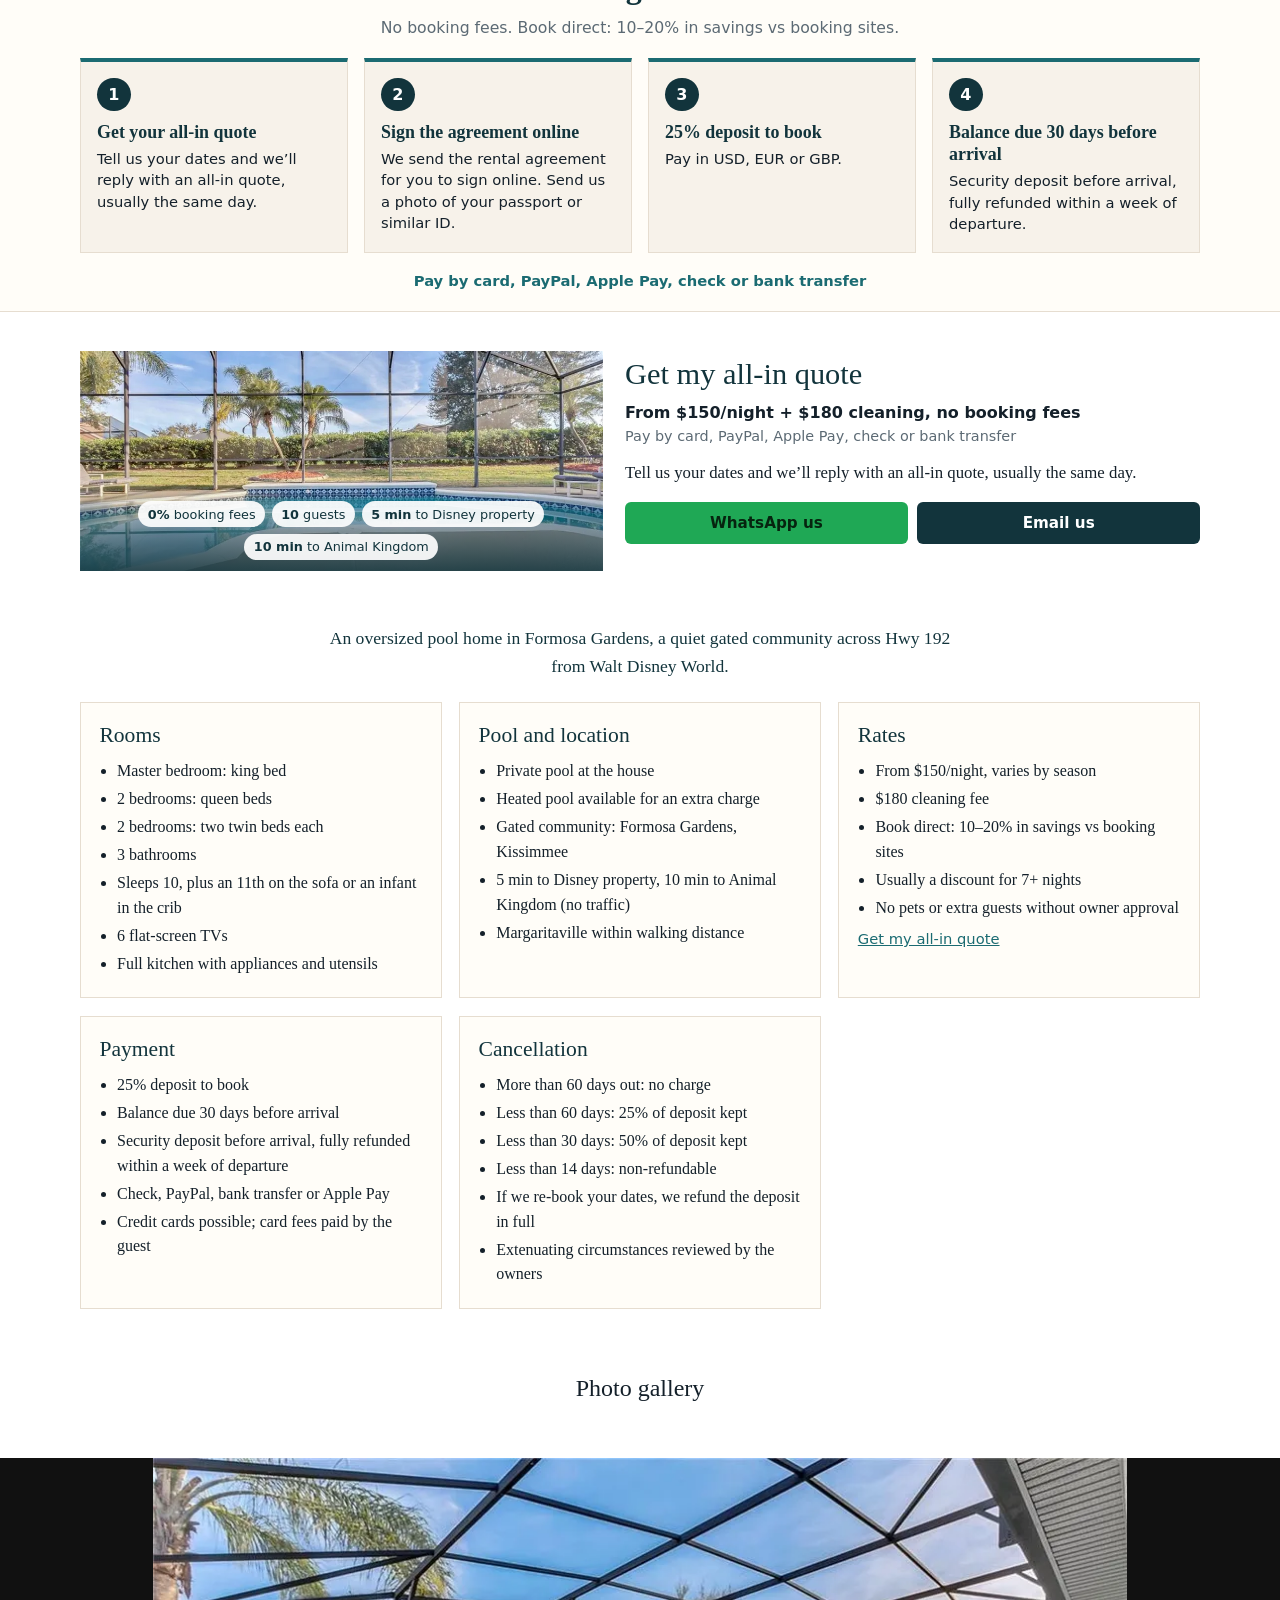
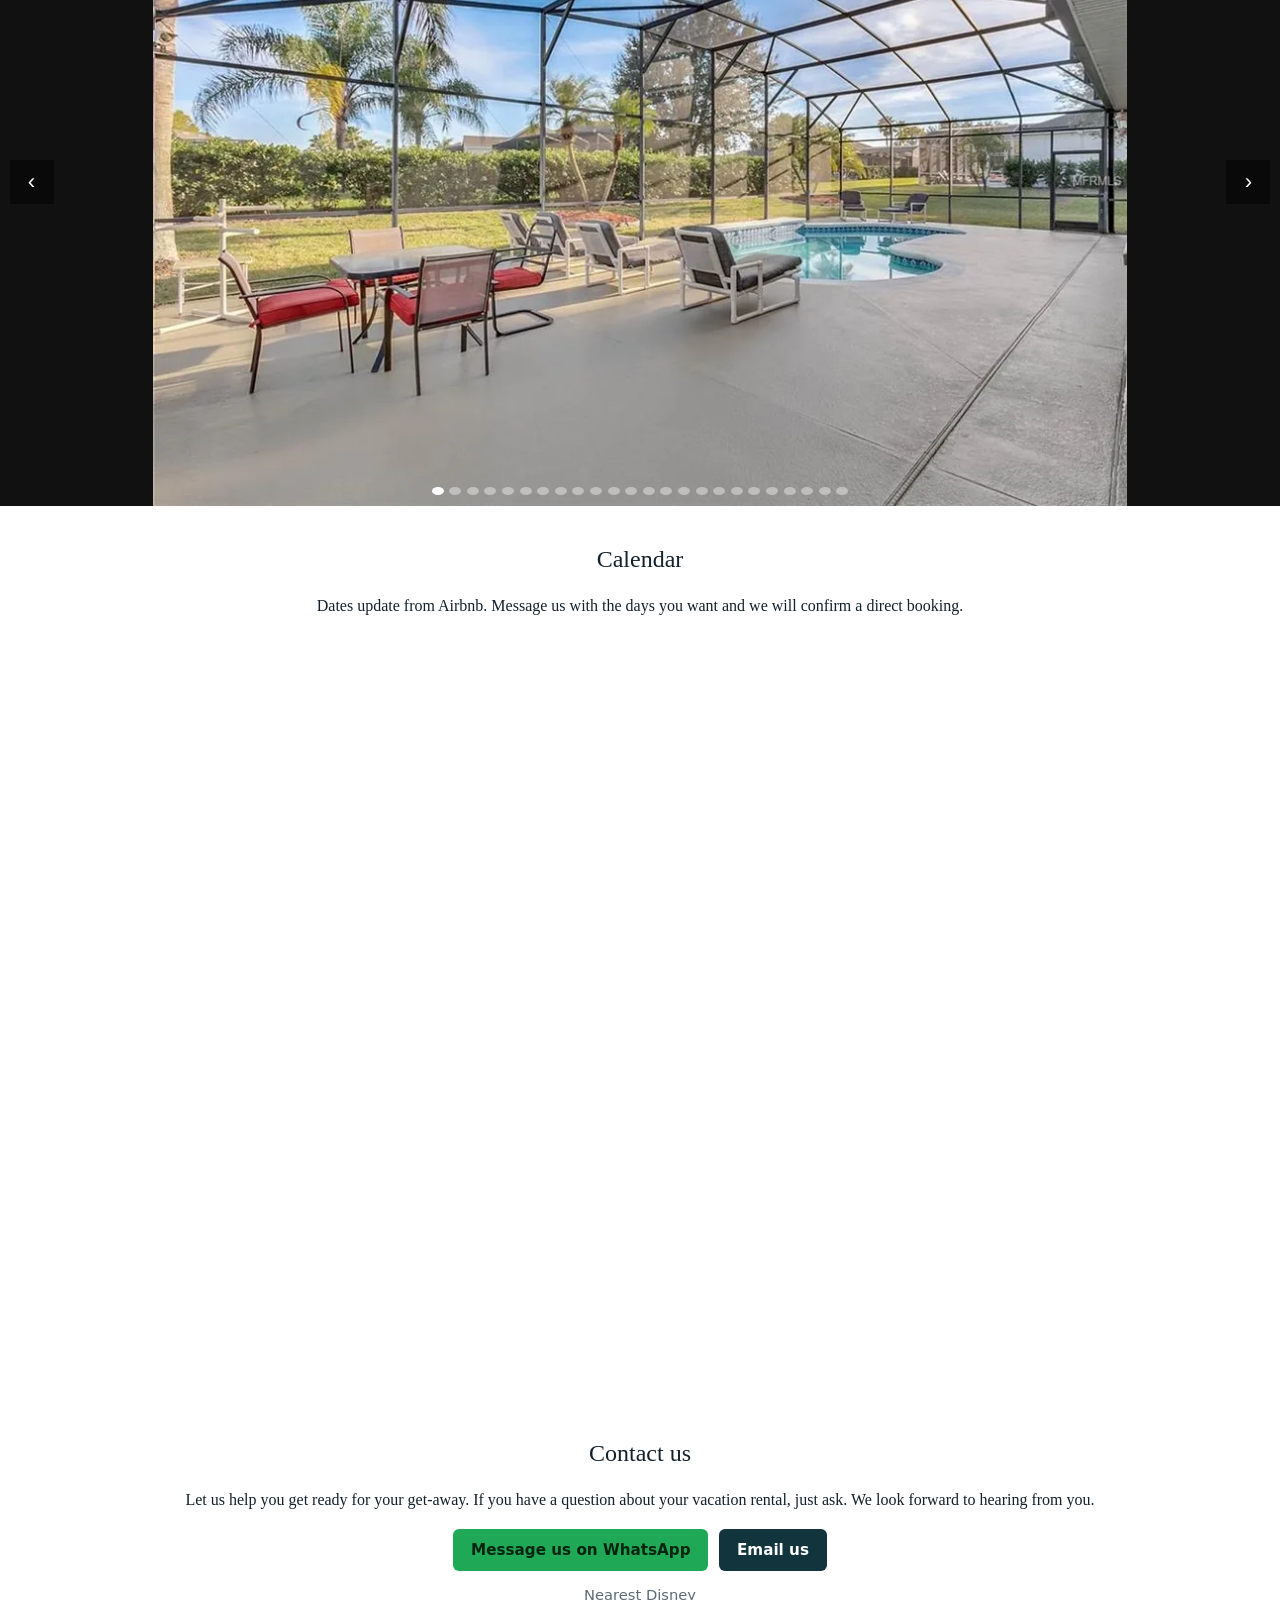
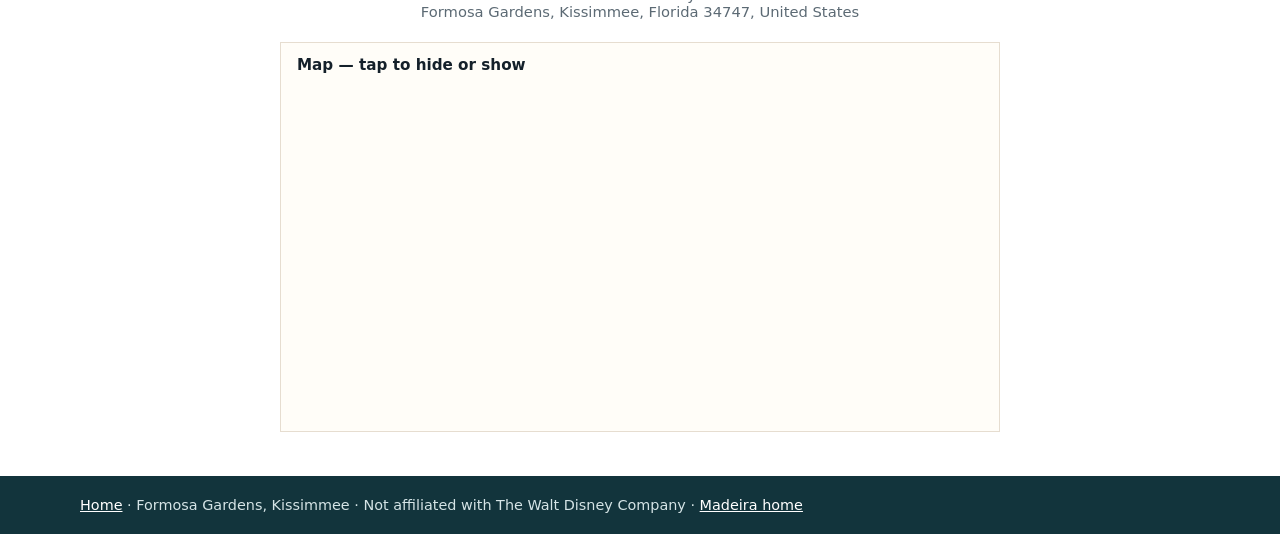
==== commit 7bc88215: "CR-22: 'How booking direct works' 4-step section on /disney/ (above the quote box) Wording from the " ====
--- a/public/disney/index.html
+++ b/public/disney/index.html
@@ -108,6 +108,21 @@
   </div>
 </section>
 
+<!-- CR-22 How booking direct works. Wording comes from this page's Rates/Payment lists and the owner's guest emails. -->
+<section class="how-direct" id="how-it-works" aria-labelledby="how-direct-h">
+  <div class="wrap">
+    <h2 id="how-direct-h">How booking direct works</h2>
+    <p class="how-sub">No booking fees. Book direct: 10&ndash;20% in savings vs booking sites.</p>
+    <ol class="steps">
+      <li><span class="n">1</span><h3>Get your all-in quote</h3><p>Tell us your dates and we&rsquo;ll reply with an all-in quote, usually the same day.</p></li>
+      <li><span class="n">2</span><h3>Sign the agreement online</h3><p>We send the rental agreement for you to sign online. Send us a photo of your passport or similar ID.</p></li>
+      <li><span class="n">3</span><h3>25% deposit to book</h3><p>Pay in USD, EUR or GBP.</p></li>
+      <li><span class="n">4</span><h3>Balance due 30 days before arrival</h3><p>Security deposit before arrival, fully refunded within a week of departure.</p></li>
+    </ol>
+    <p class="how-pay">Pay by card, PayPal, Apple Pay, check or bank transfer</p>
+  </div>
+</section>
+
 <!-- QUOTE FORM SWITCH: data-quote-live="false" shows the WhatsApp/Email fallback and hides the form.
      Set it to "true" once Cloudflare Email Sending is set up (see QUOTE-FORM-SETUP.md). -->
 <section class="quote" id="quote" data-quote-live="false">
--- a/public/css/site.css
+++ b/public/css/site.css
@@ -188,3 +188,15 @@
 .quote-fallback p{margin:.9rem 0 1rem;font-size:1.05rem}
 .quote-fallback .cta{display:flex;flex-wrap:wrap;gap:.6rem}
 .quote-fallback .btn{flex:1 1 10rem;text-align:center}
+/* CR-22 How booking direct works */
+.how-direct{padding:2.2rem 0 1.4rem;background:var(--card);border-top:1px solid var(--line);border-bottom:1px solid var(--line)}
+.how-direct h2{margin:0;text-align:center;color:var(--navy);font-size:clamp(1.5rem,3.4vw,2rem)}
+.how-sub{text-align:center;margin:.3rem 0 1.3rem;color:var(--muted);font:400 .98rem system-ui}
+.steps{list-style:none;margin:0;padding:0;display:grid;gap:1rem;counter-reset:none}
+@media(min-width:760px){.steps{grid-template-columns:repeat(4,1fr)}}
+.steps li{position:relative;background:var(--paper);border:1px solid var(--line);border-top:4px solid var(--teal);padding:1rem 1rem 1.1rem}
+.steps .n{display:inline-grid;place-items:center;width:2.1rem;height:2.1rem;border-radius:50%;background:var(--navy);color:#fff;font:700 1rem system-ui}
+.steps h3{margin:.6rem 0 .3rem;font-size:1.12rem;color:var(--navy);line-height:1.25}
+.steps p{margin:0;font:400 .92rem/1.45 system-ui;color:var(--ink)}
+@media(max-width:759px){.steps li{display:grid;grid-template-columns:2.1rem 1fr;column-gap:.85rem;align-items:start}.steps .n{grid-row:1/3}.steps h3{margin-top:.2rem}}
+.how-pay{text-align:center;margin:1.2rem 0 0;font:600 .92rem system-ui;color:var(--teal)}
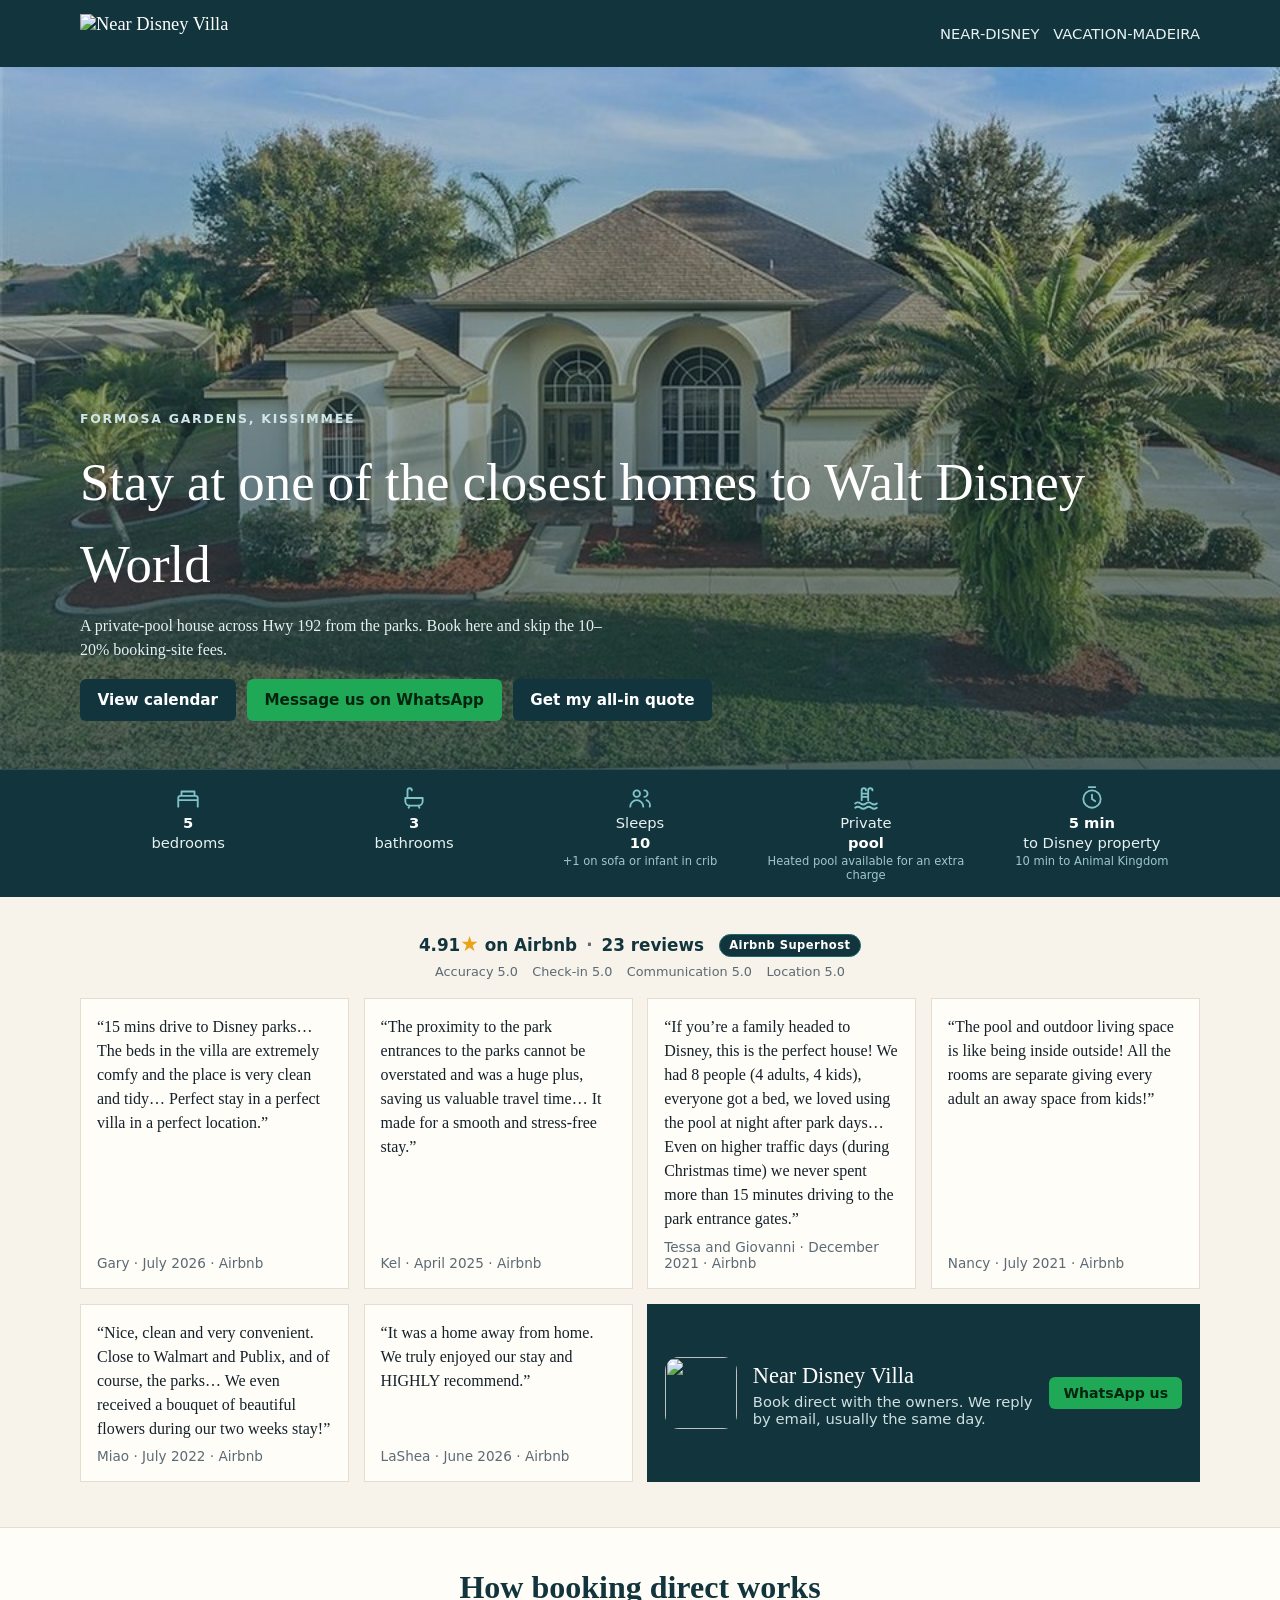
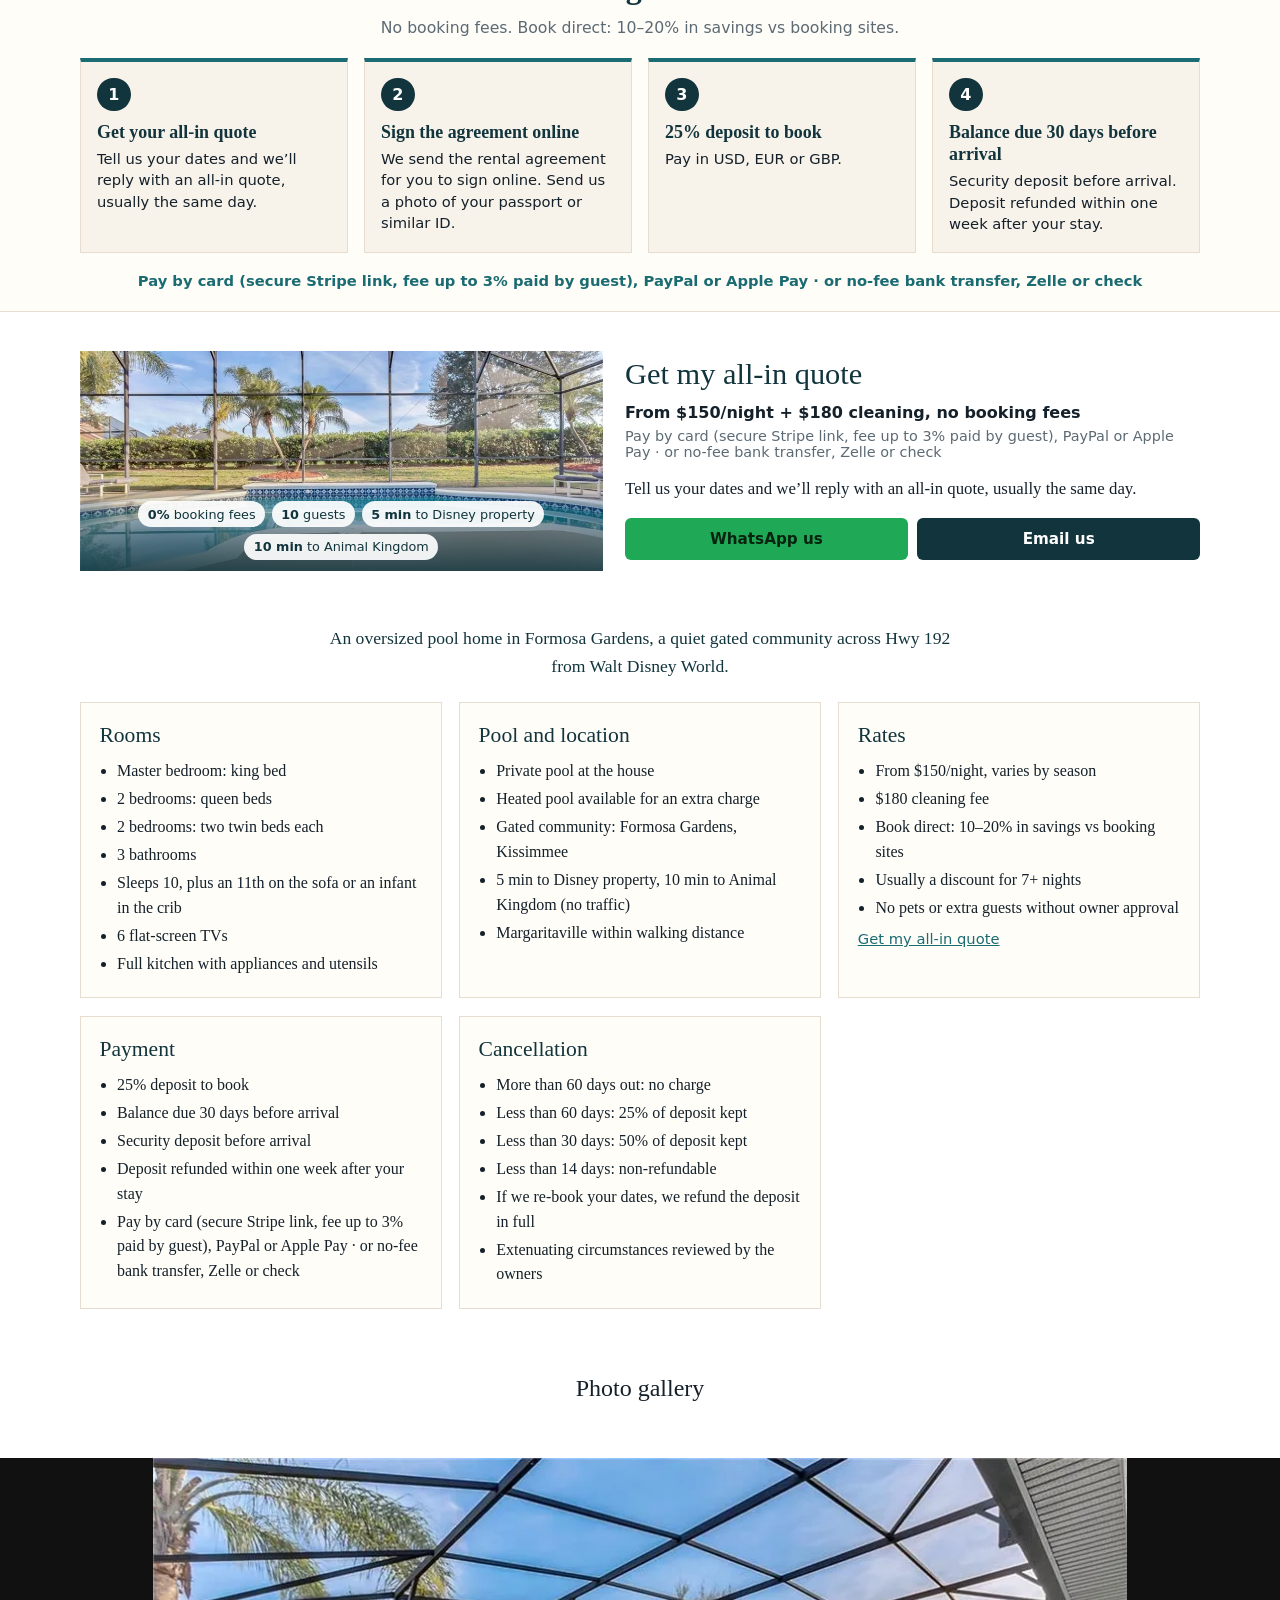
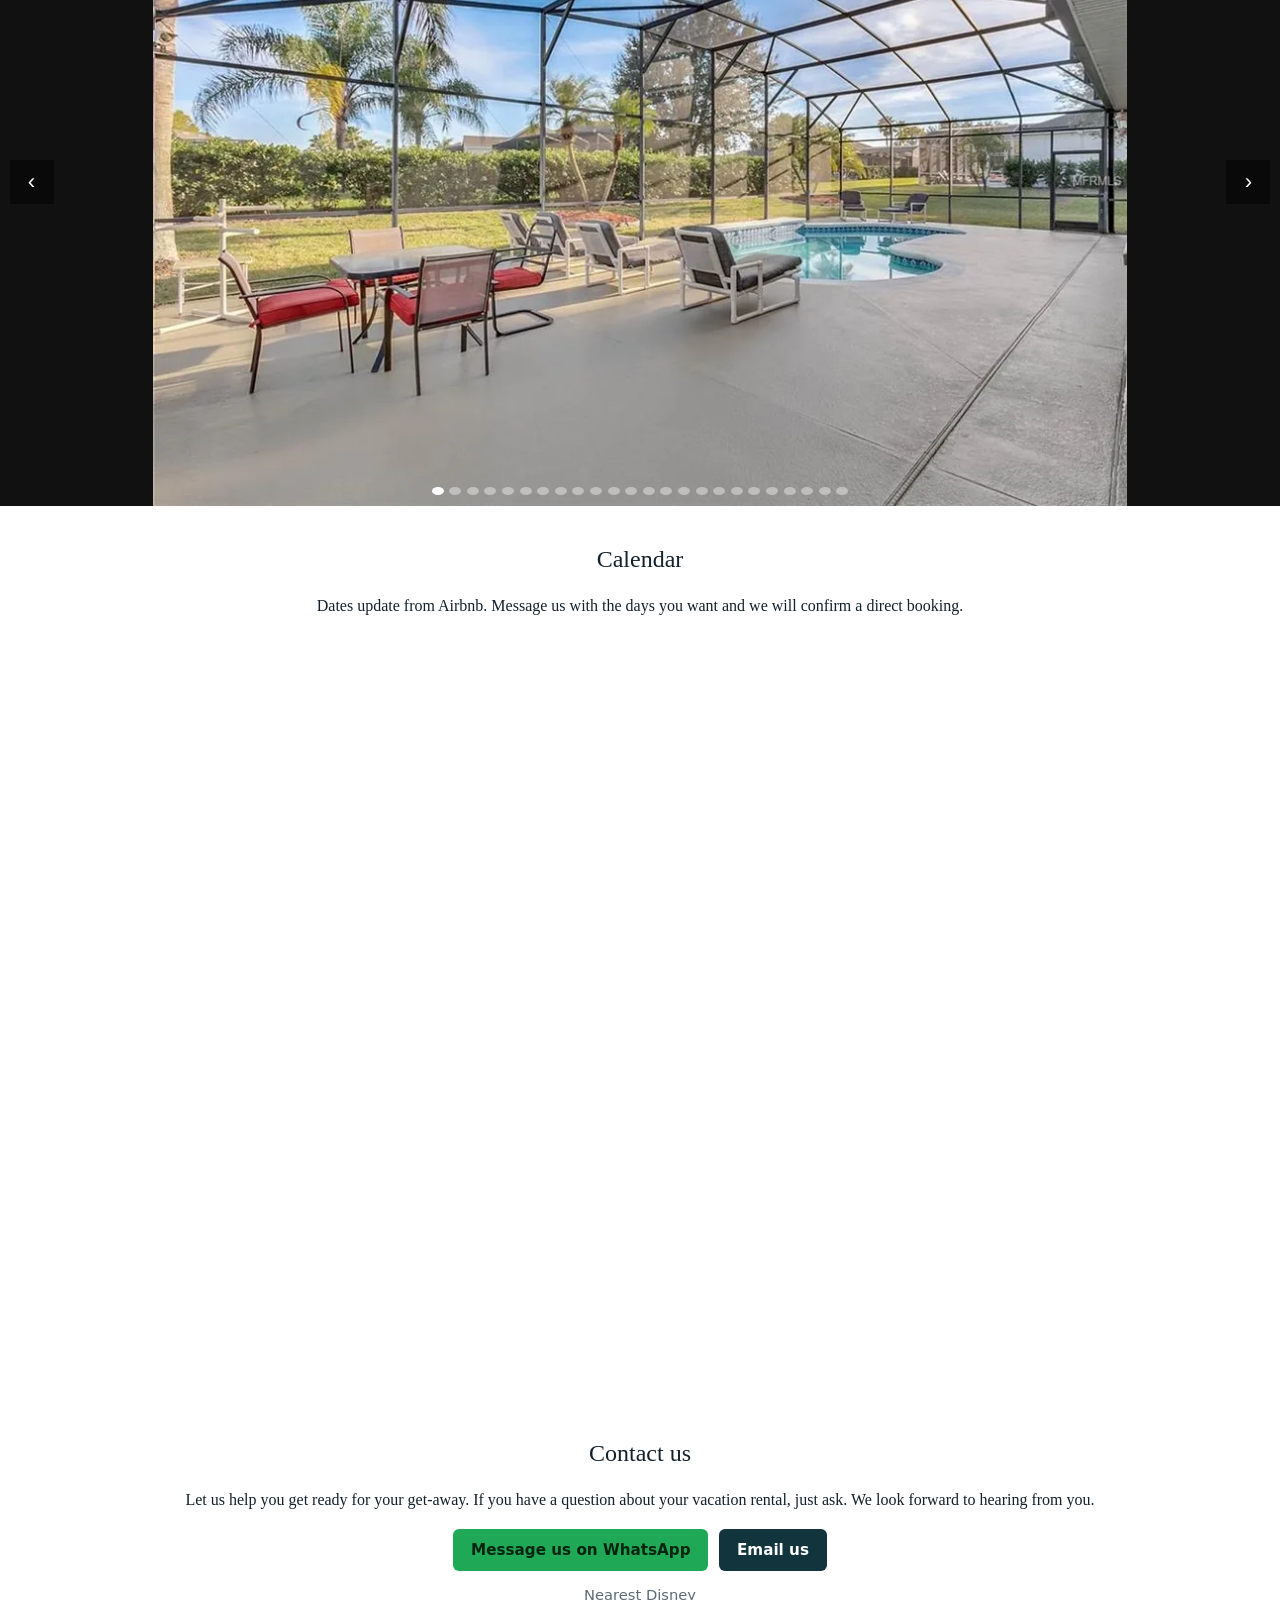
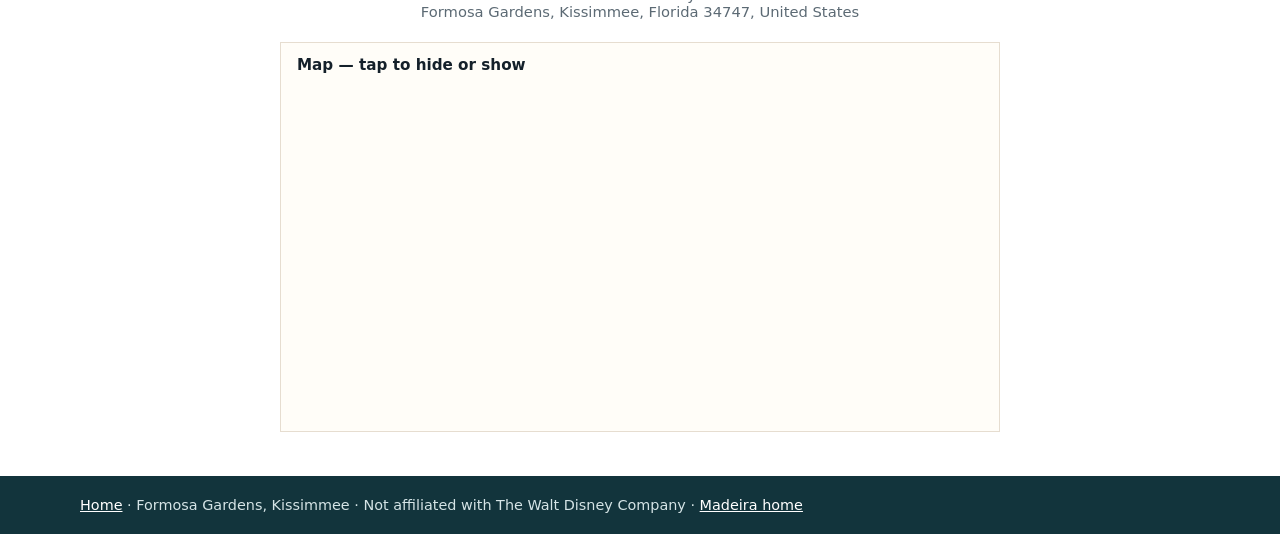
==== commit d9efe4e3: "Florida payment + deposit wording: combined payment line (card via Stripe, fee up to 3% paid by gues" ====
--- a/public/disney/index.html
+++ b/public/disney/index.html
@@ -117,9 +117,9 @@
       <li><span class="n">1</span><h3>Get your all-in quote</h3><p>Tell us your dates and we&rsquo;ll reply with an all-in quote, usually the same day.</p></li>
       <li><span class="n">2</span><h3>Sign the agreement online</h3><p>We send the rental agreement for you to sign online. Send us a photo of your passport or similar ID.</p></li>
       <li><span class="n">3</span><h3>25% deposit to book</h3><p>Pay in USD, EUR or GBP.</p></li>
-      <li><span class="n">4</span><h3>Balance due 30 days before arrival</h3><p>Security deposit before arrival, fully refunded within a week of departure.</p></li>
+      <li><span class="n">4</span><h3>Balance due 30 days before arrival</h3><p>Security deposit before arrival. Deposit refunded within one week after your stay.</p></li>
     </ol>
-    <p class="how-pay">Pay by card, PayPal, Apple Pay, check or bank transfer</p>
+    <p class="how-pay">Pay by card (secure Stripe link, fee up to 3% paid by guest), PayPal or Apple Pay &middot; or no-fee bank transfer, Zelle or check</p>
   </div>
 </section>
 
@@ -139,7 +139,7 @@
     <div class="quote-box">
       <h2>Get my all-in quote</h2>
       <p class="from-line">From $150/night + $180 cleaning, no booking fees</p>
-      <p class="pay-line">Pay by card, PayPal, Apple Pay, check or bank transfer</p>
+      <p class="pay-line">Pay by card (secure Stripe link, fee up to 3% paid by guest), PayPal or Apple Pay &middot; or no-fee bank transfer, Zelle or check</p>
       <div class="quote-fallback">
         <p>Tell us your dates and we&rsquo;ll reply with an all-in quote, usually the same day.</p>
         <div class="cta">
@@ -223,9 +223,9 @@
       <ul class="facts">
         <li>25% deposit to book</li>
         <li>Balance due 30 days before arrival</li>
-        <li>Security deposit before arrival, fully refunded within a week of departure</li>
-        <li>Check, PayPal, bank transfer or Apple Pay</li>
-        <li>Credit cards possible; card fees paid by the guest</li>
+        <li>Security deposit before arrival</li>
+        <li>Deposit refunded within one week after your stay</li>
+        <li>Pay by card (secure Stripe link, fee up to 3% paid by guest), PayPal or Apple Pay &middot; or no-fee bank transfer, Zelle or check</li>
       </ul>
     </div>
     <div>
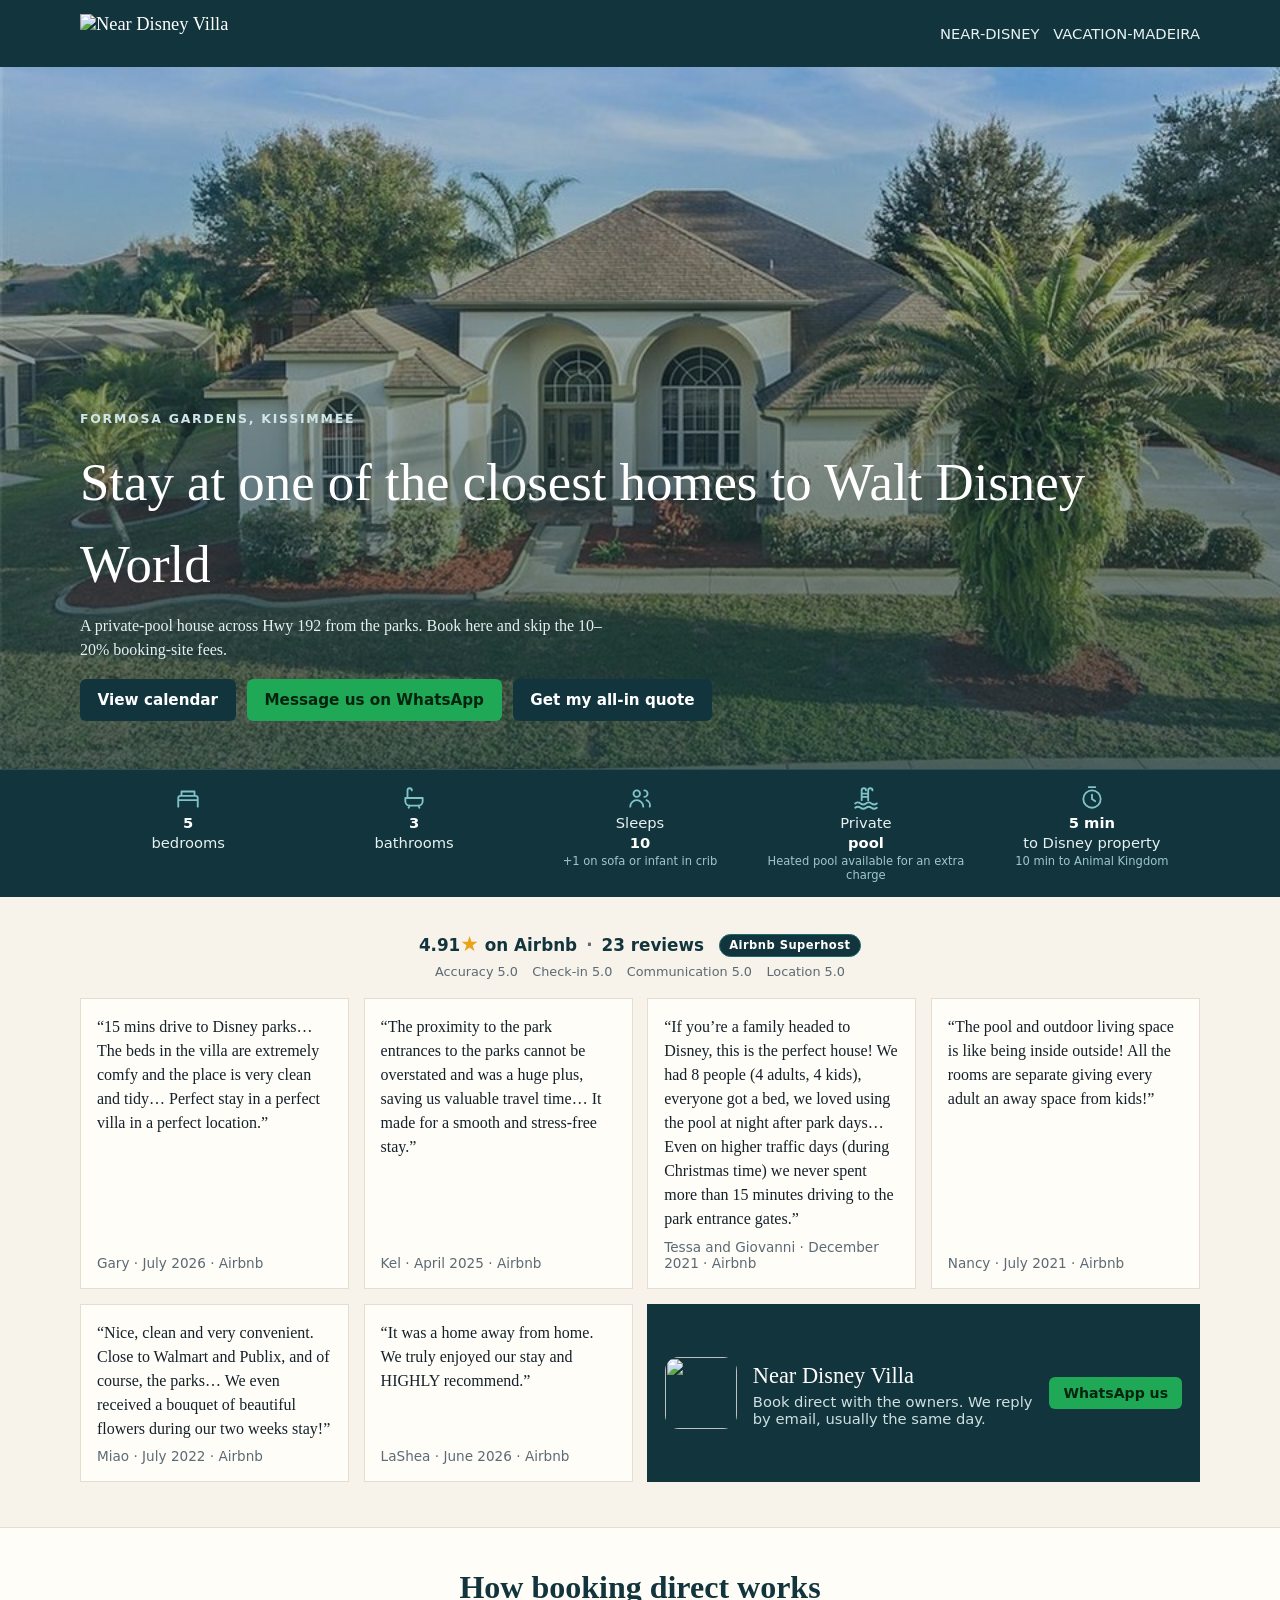
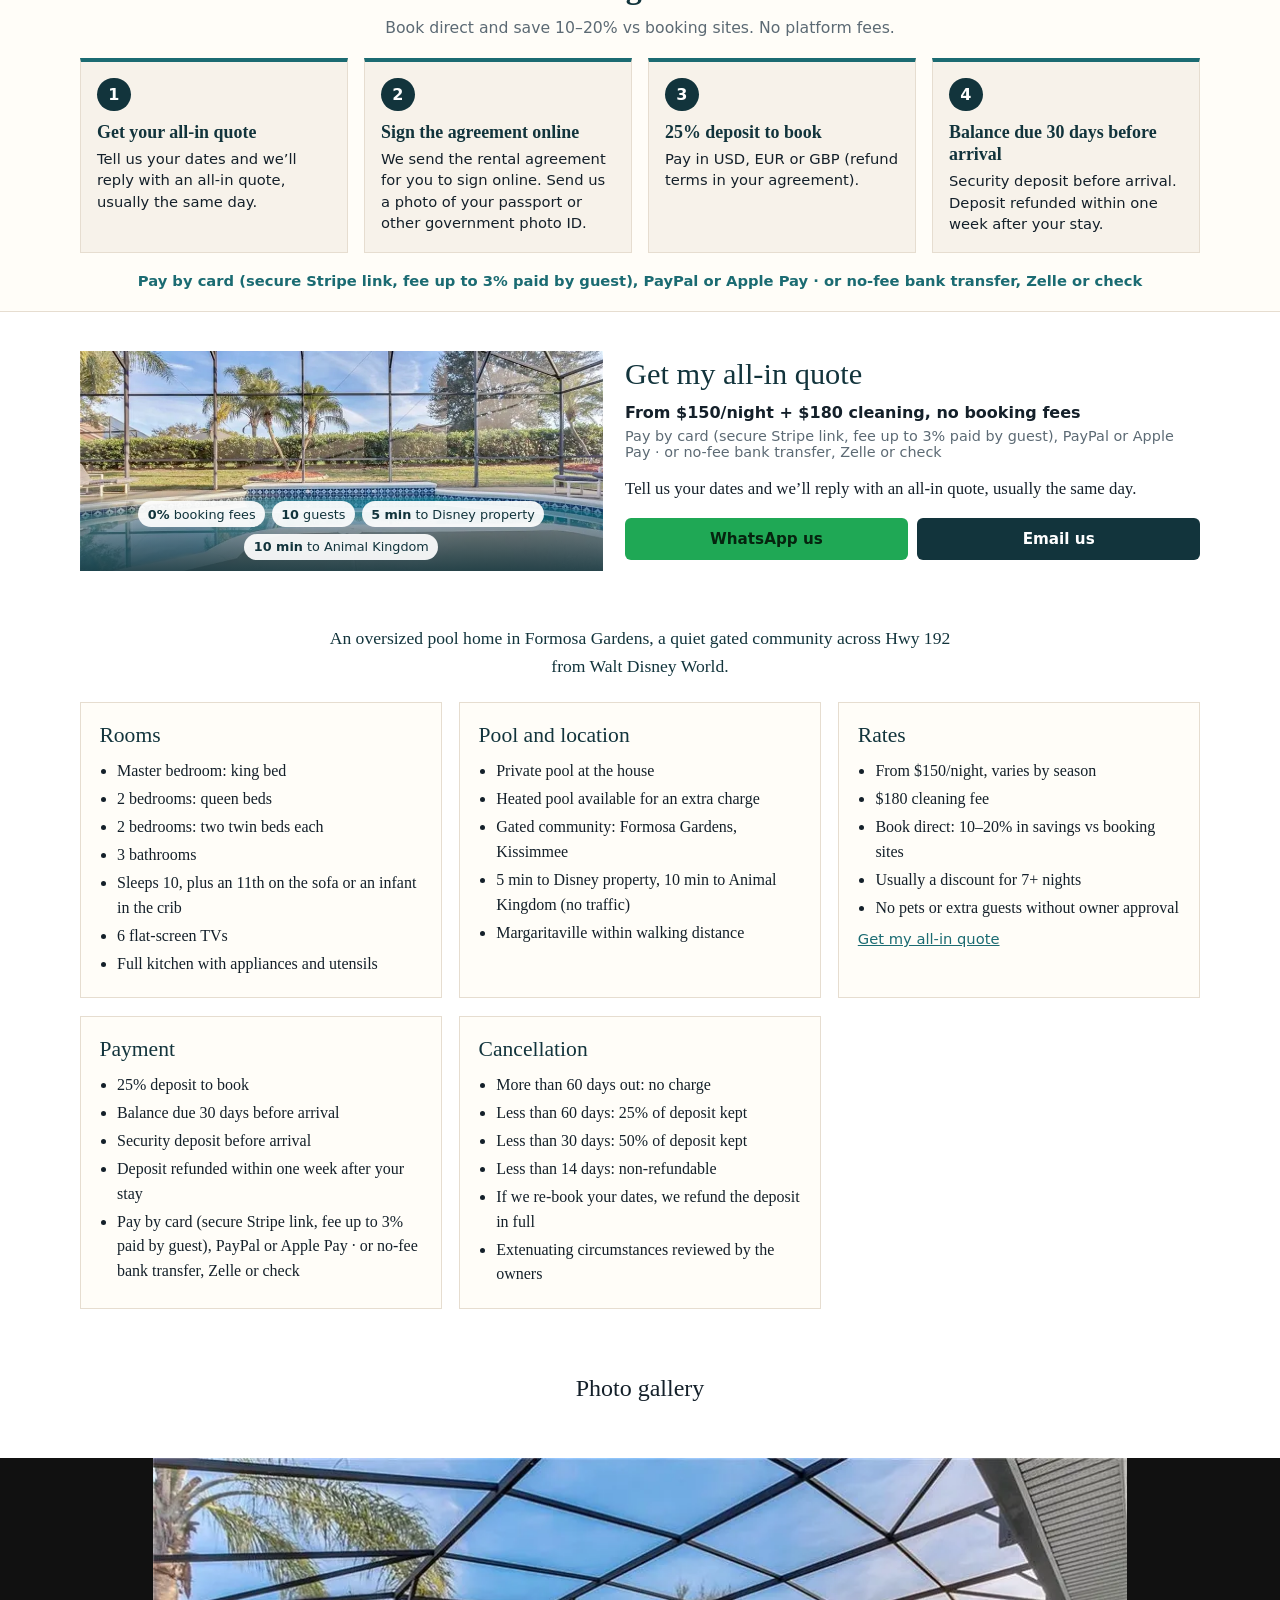
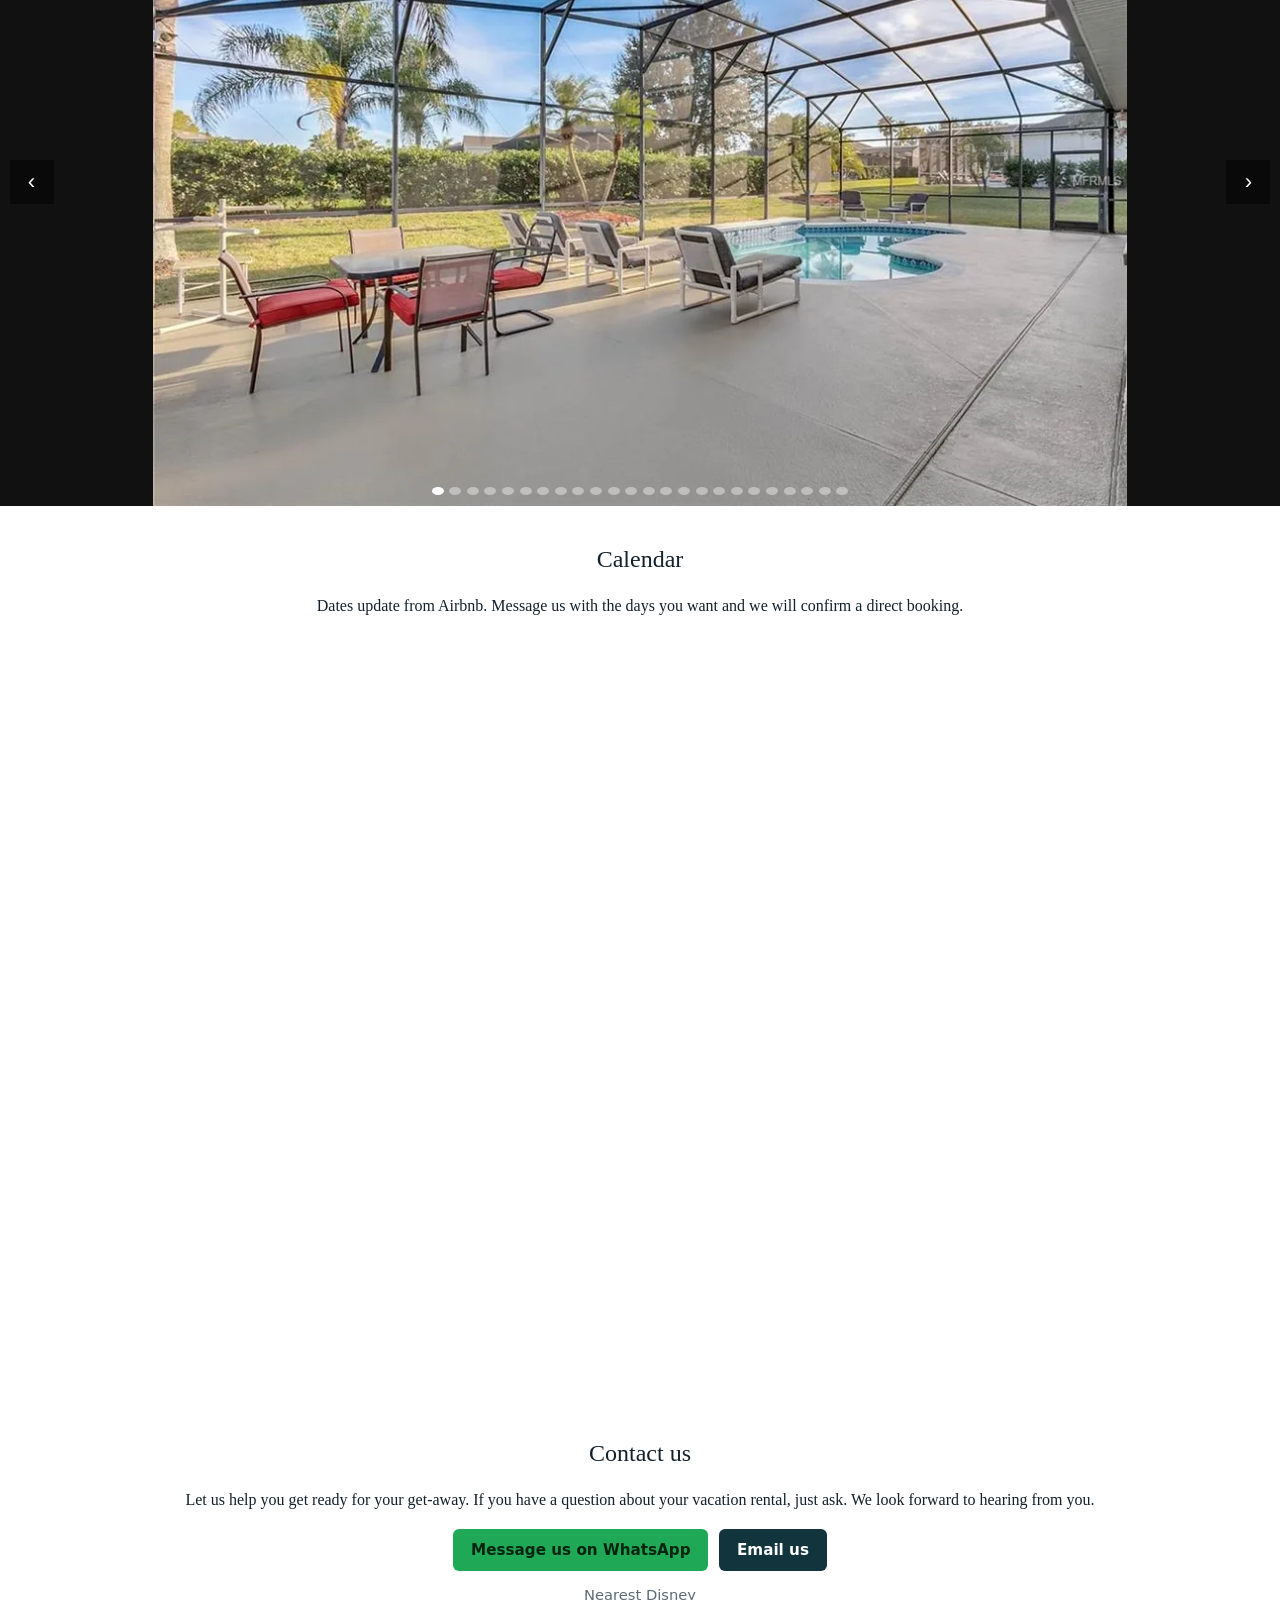
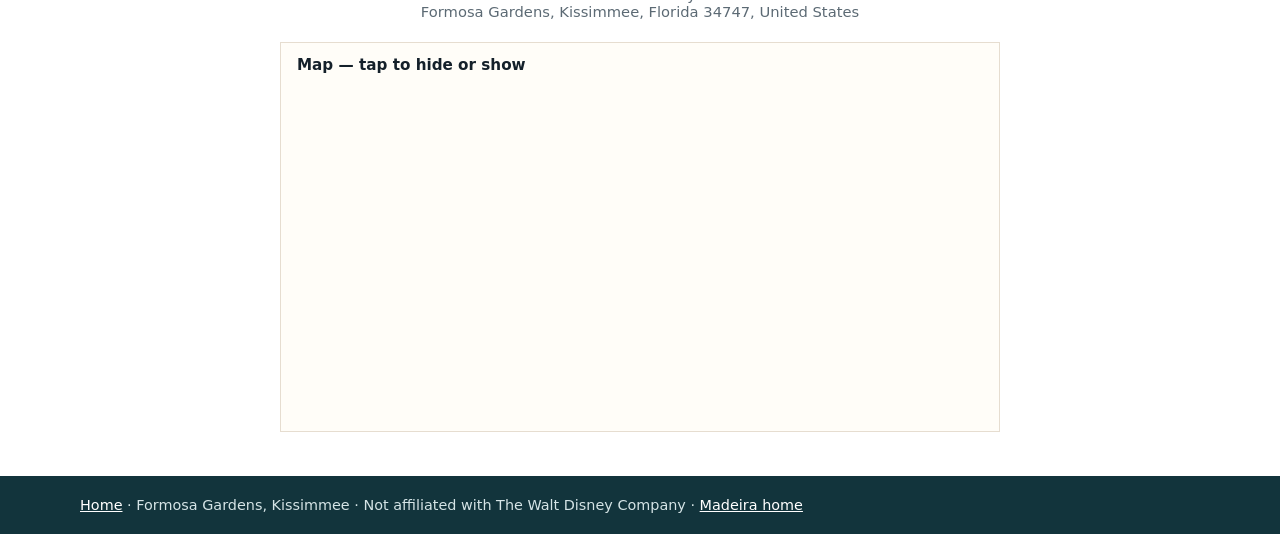
==== commit ce688288: "CR-22 site section: match the v1 email copy (strap line, photo ID, refund terms)" ====
--- a/public/disney/index.html
+++ b/public/disney/index.html
@@ -112,11 +112,11 @@
 <section class="how-direct" id="how-it-works" aria-labelledby="how-direct-h">
   <div class="wrap">
     <h2 id="how-direct-h">How booking direct works</h2>
-    <p class="how-sub">No booking fees. Book direct: 10&ndash;20% in savings vs booking sites.</p>
+    <p class="how-sub">Book direct and save 10&ndash;20% vs booking sites. No platform fees.</p>
     <ol class="steps">
       <li><span class="n">1</span><h3>Get your all-in quote</h3><p>Tell us your dates and we&rsquo;ll reply with an all-in quote, usually the same day.</p></li>
-      <li><span class="n">2</span><h3>Sign the agreement online</h3><p>We send the rental agreement for you to sign online. Send us a photo of your passport or similar ID.</p></li>
-      <li><span class="n">3</span><h3>25% deposit to book</h3><p>Pay in USD, EUR or GBP.</p></li>
+      <li><span class="n">2</span><h3>Sign the agreement online</h3><p>We send the rental agreement for you to sign online. Send us a photo of your passport or other government photo ID.</p></li>
+      <li><span class="n">3</span><h3>25% deposit to book</h3><p>Pay in USD, EUR or GBP (refund terms in your agreement).</p></li>
       <li><span class="n">4</span><h3>Balance due 30 days before arrival</h3><p>Security deposit before arrival. Deposit refunded within one week after your stay.</p></li>
     </ol>
     <p class="how-pay">Pay by card (secure Stripe link, fee up to 3% paid by guest), PayPal or Apple Pay &middot; or no-fee bank transfer, Zelle or check</p>
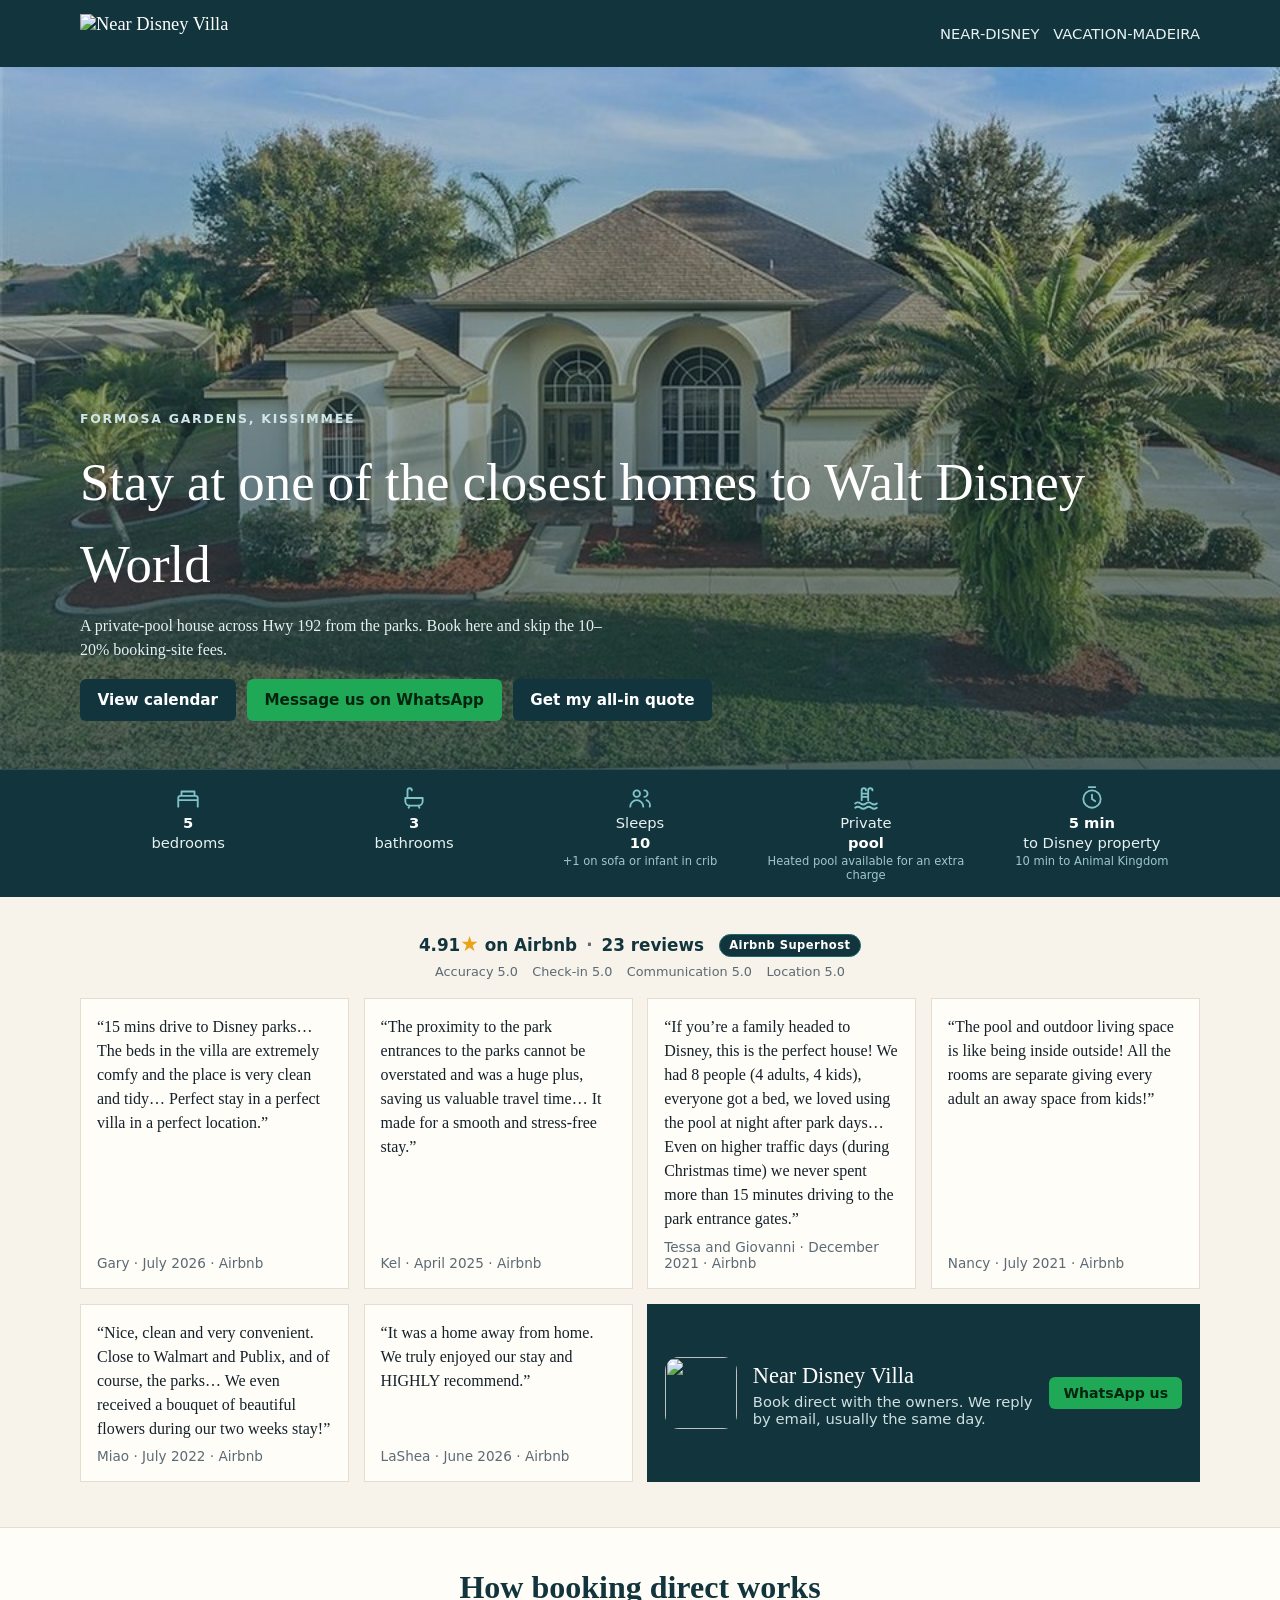
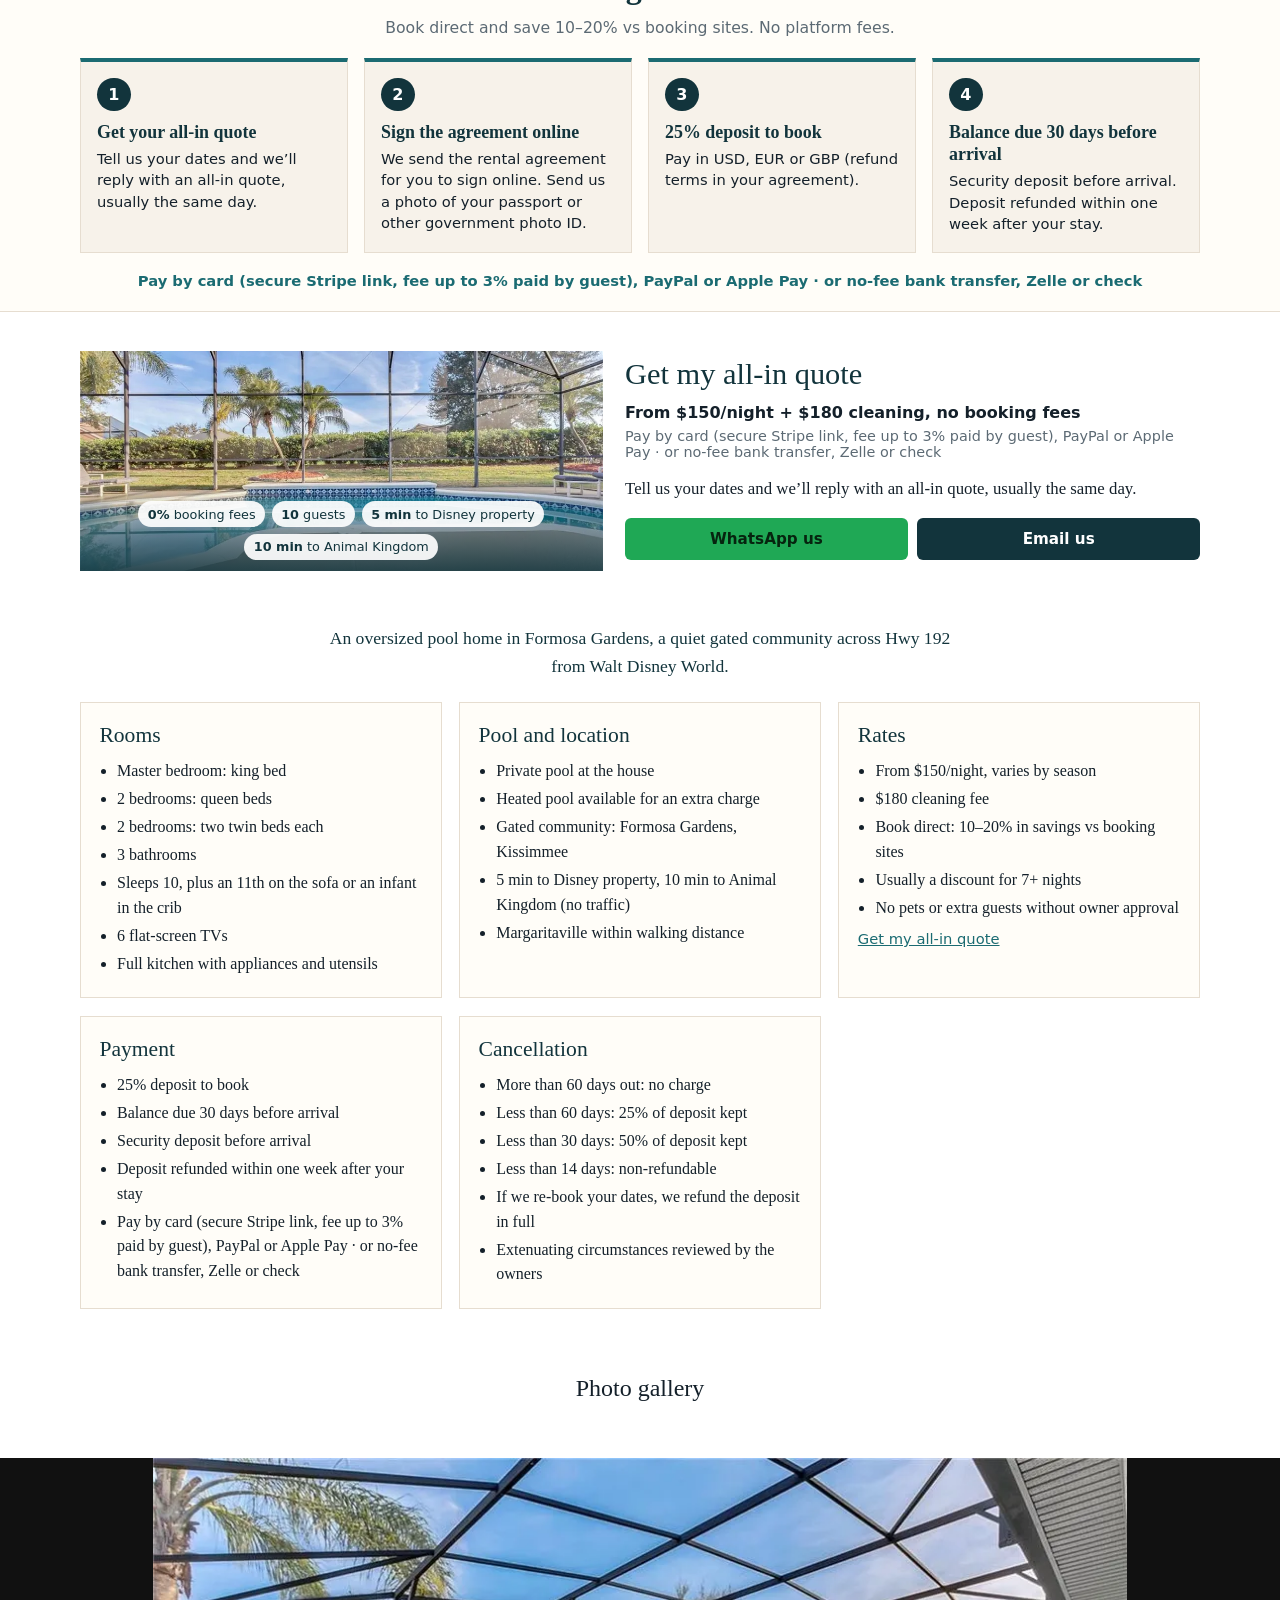
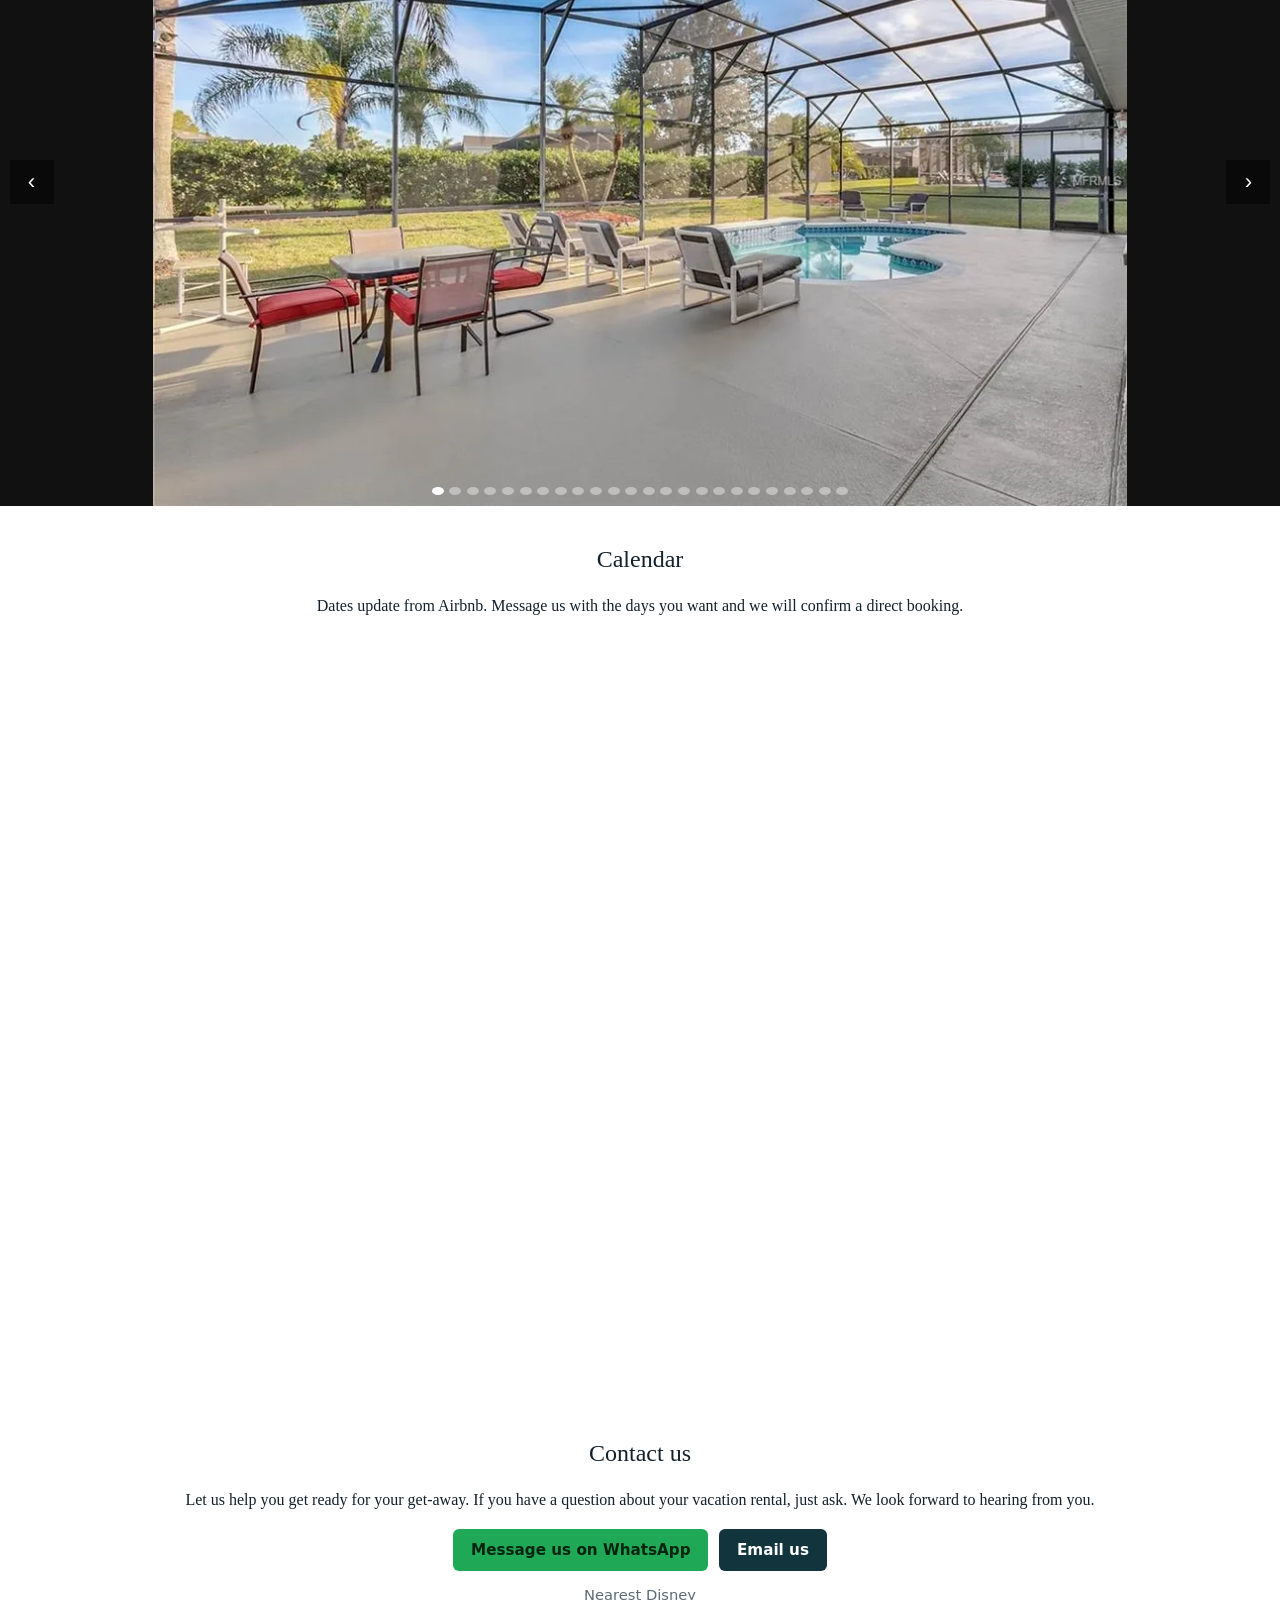
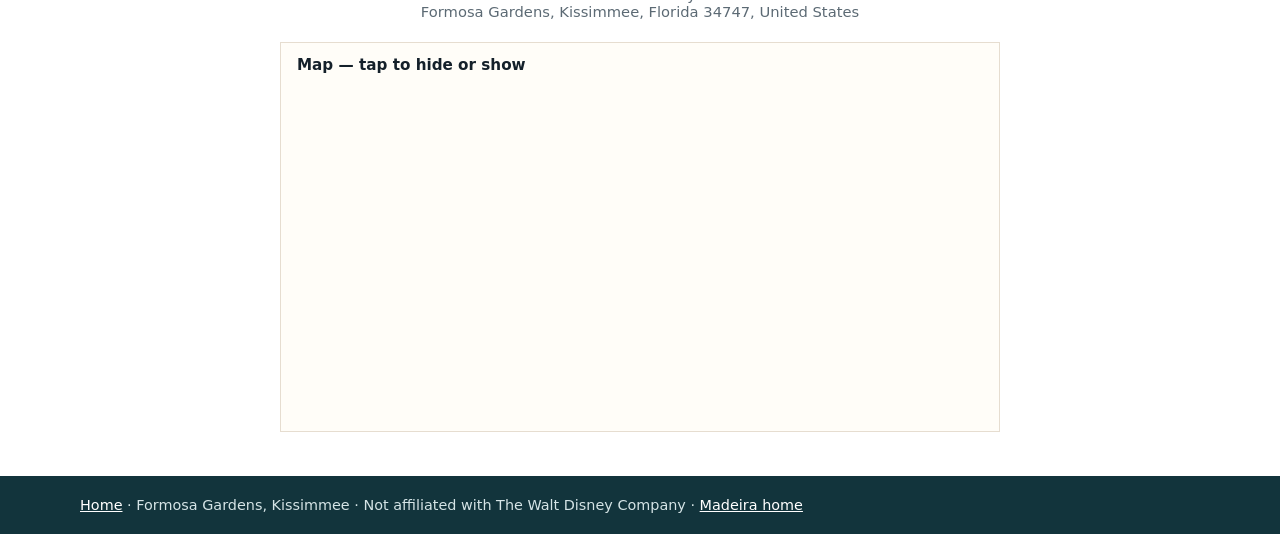
==== commit 3825b4c3: "Payment line: non-breaking hyphen in 'no-fee' so it doesn't split on mobile" ====
--- a/public/disney/index.html
+++ b/public/disney/index.html
@@ -119,7 +119,7 @@
       <li><span class="n">3</span><h3>25% deposit to book</h3><p>Pay in USD, EUR or GBP (refund terms in your agreement).</p></li>
       <li><span class="n">4</span><h3>Balance due 30 days before arrival</h3><p>Security deposit before arrival. Deposit refunded within one week after your stay.</p></li>
     </ol>
-    <p class="how-pay">Pay by card (secure Stripe link, fee up to 3% paid by guest), PayPal or Apple Pay &middot; or no-fee bank transfer, Zelle or check</p>
+    <p class="how-pay">Pay by card (secure Stripe link, fee up to 3% paid by guest), PayPal or Apple Pay &middot; or no&#8209;fee bank transfer, Zelle or check</p>
   </div>
 </section>
 
@@ -139,7 +139,7 @@
     <div class="quote-box">
       <h2>Get my all-in quote</h2>
       <p class="from-line">From $150/night + $180 cleaning, no booking fees</p>
-      <p class="pay-line">Pay by card (secure Stripe link, fee up to 3% paid by guest), PayPal or Apple Pay &middot; or no-fee bank transfer, Zelle or check</p>
+      <p class="pay-line">Pay by card (secure Stripe link, fee up to 3% paid by guest), PayPal or Apple Pay &middot; or no&#8209;fee bank transfer, Zelle or check</p>
       <div class="quote-fallback">
         <p>Tell us your dates and we&rsquo;ll reply with an all-in quote, usually the same day.</p>
         <div class="cta">
@@ -225,7 +225,7 @@
         <li>Balance due 30 days before arrival</li>
         <li>Security deposit before arrival</li>
         <li>Deposit refunded within one week after your stay</li>
-        <li>Pay by card (secure Stripe link, fee up to 3% paid by guest), PayPal or Apple Pay &middot; or no-fee bank transfer, Zelle or check</li>
+        <li>Pay by card (secure Stripe link, fee up to 3% paid by guest), PayPal or Apple Pay &middot; or no&#8209;fee bank transfer, Zelle or check</li>
       </ul>
     </div>
     <div>
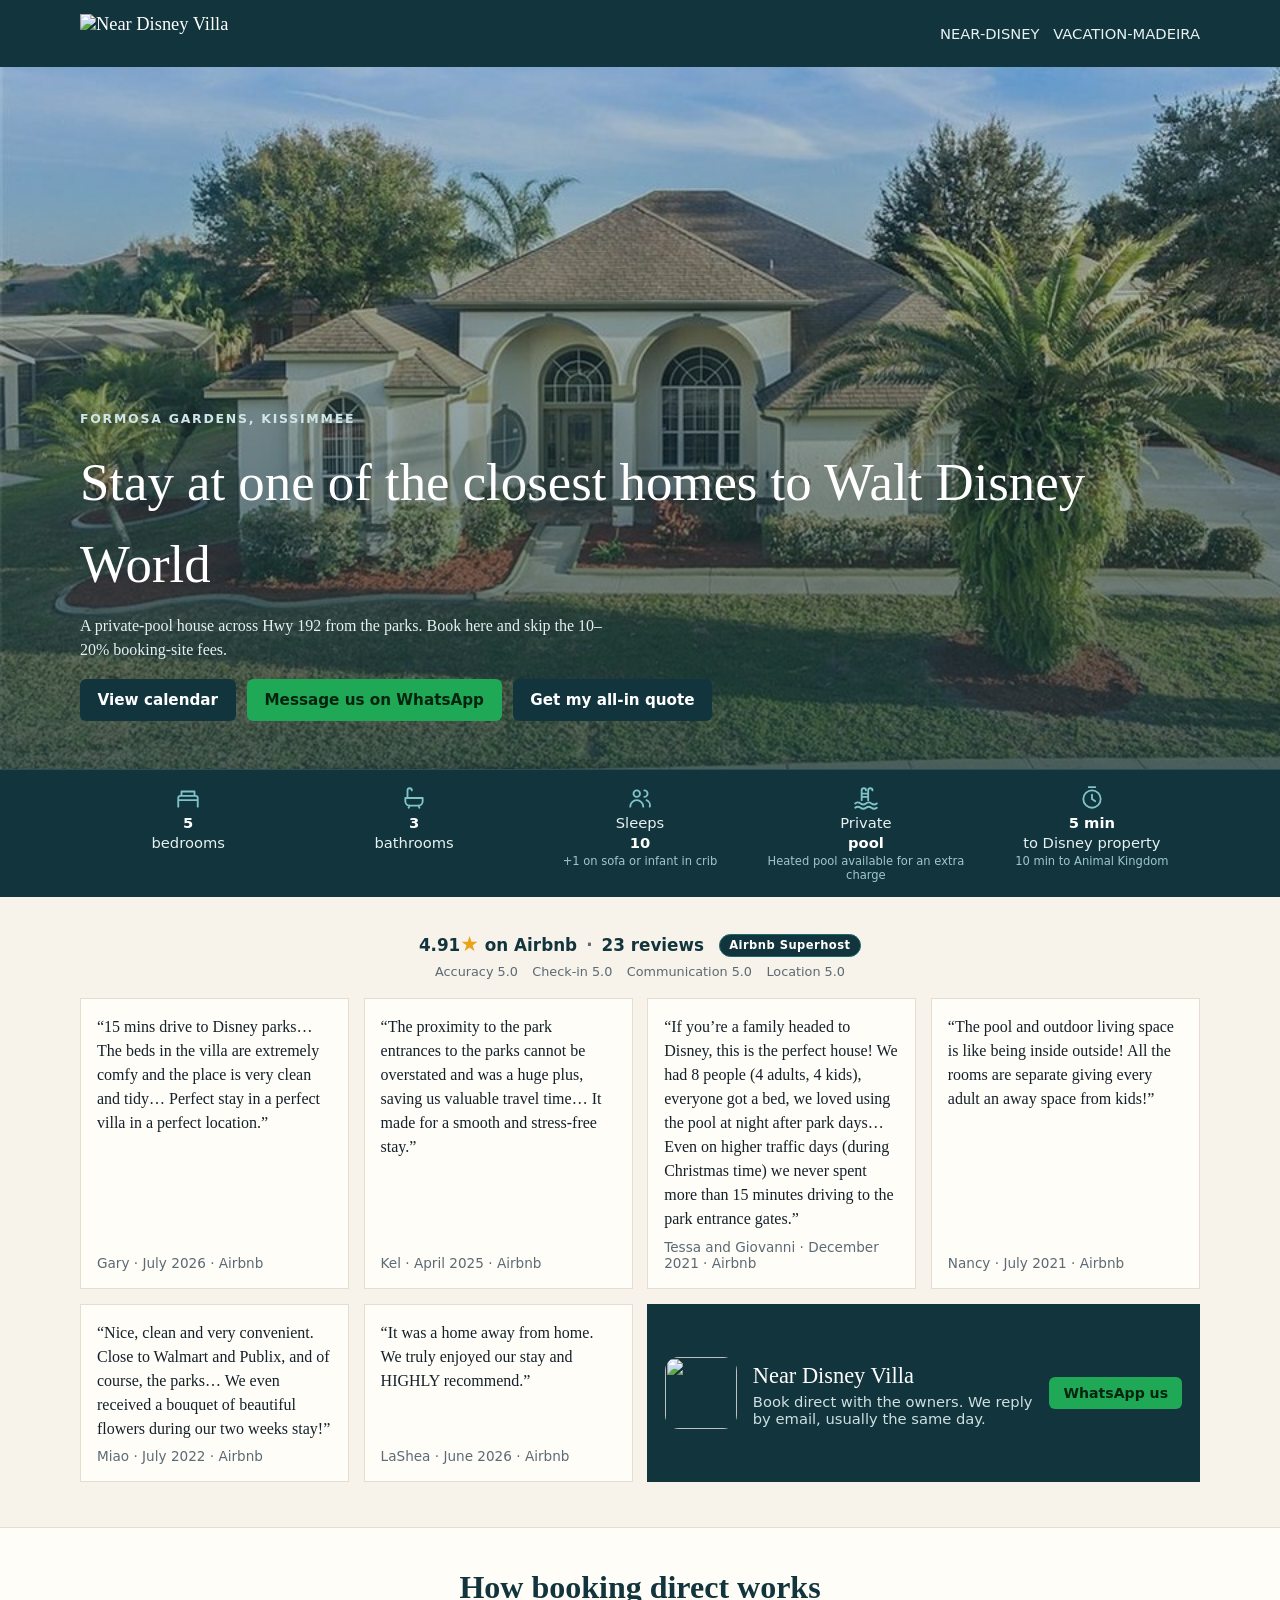
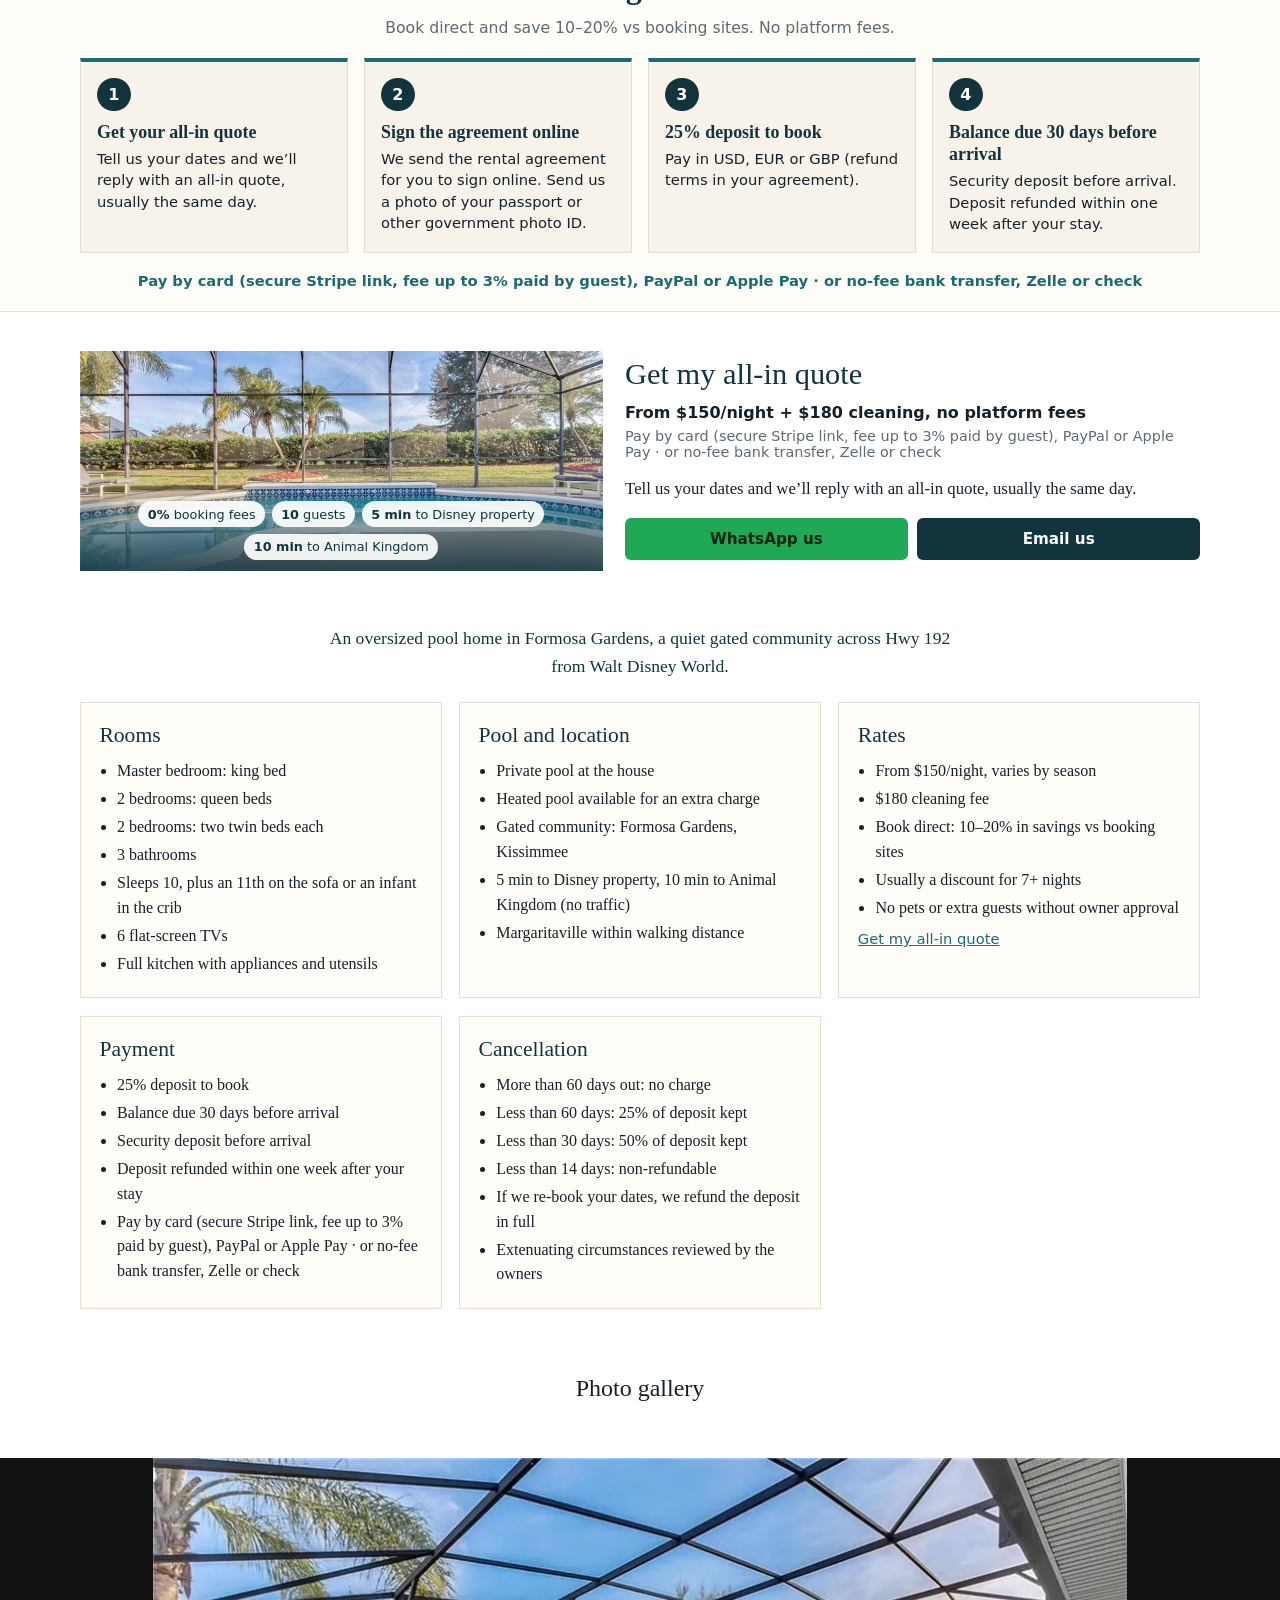
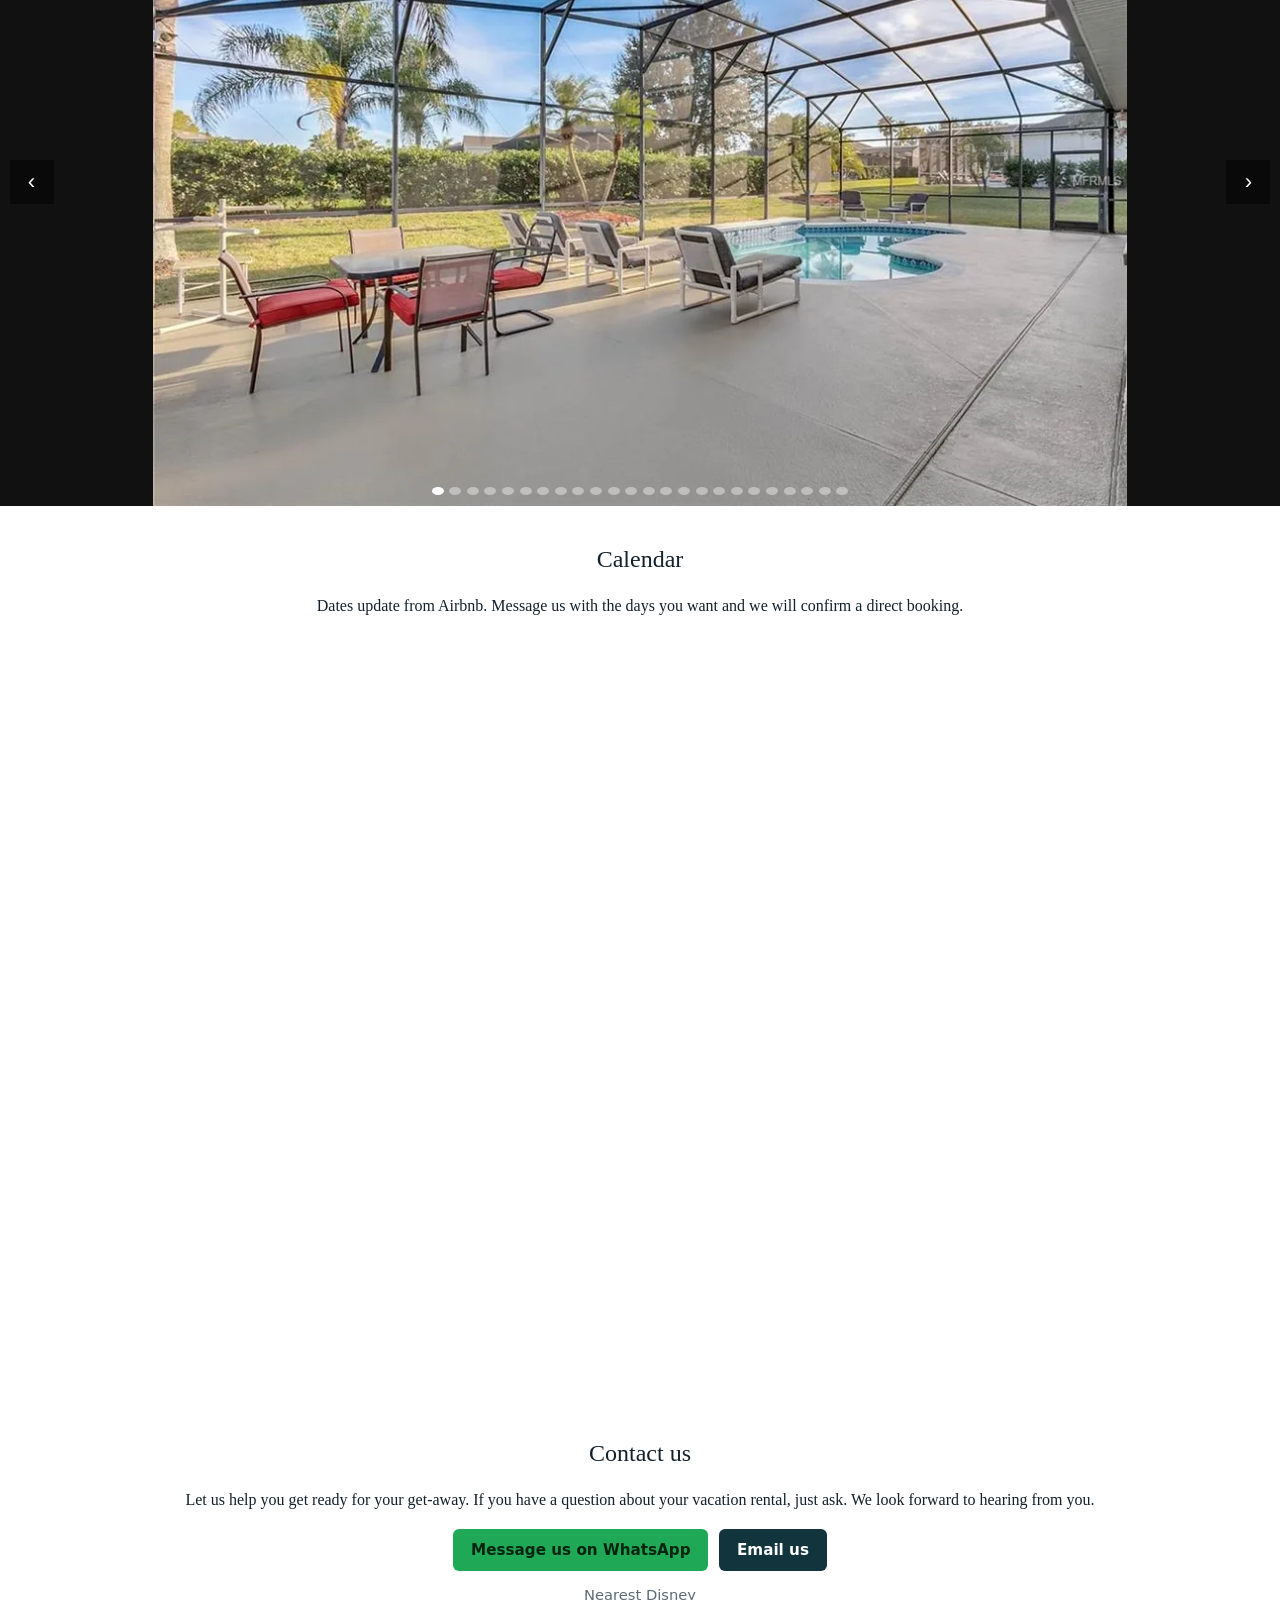
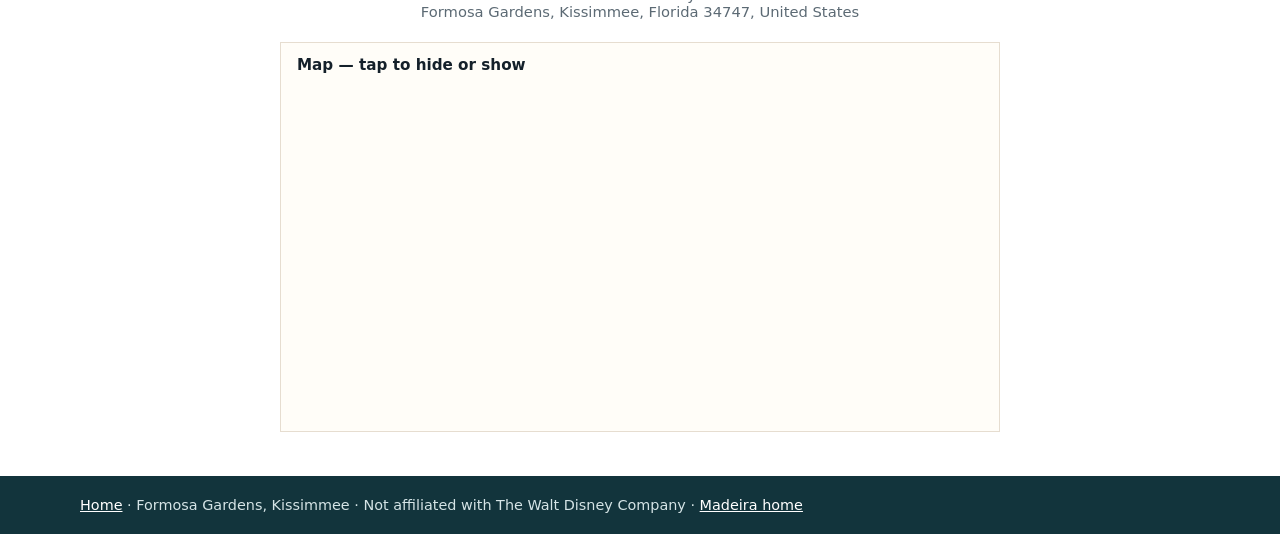
==== commit 1bf8e845: "Quote box: 'no platform fees' (BWhitty approved)" ====
--- a/public/disney/index.html
+++ b/public/disney/index.html
@@ -138,7 +138,7 @@
     </div>
     <div class="quote-box">
       <h2>Get my all-in quote</h2>
-      <p class="from-line">From $150/night + $180 cleaning, no booking fees</p>
+      <p class="from-line">From $150/night + $180 cleaning, no platform fees</p>
       <p class="pay-line">Pay by card (secure Stripe link, fee up to 3% paid by guest), PayPal or Apple Pay &middot; or no&#8209;fee bank transfer, Zelle or check</p>
       <div class="quote-fallback">
         <p>Tell us your dates and we&rsquo;ll reply with an all-in quote, usually the same day.</p>
